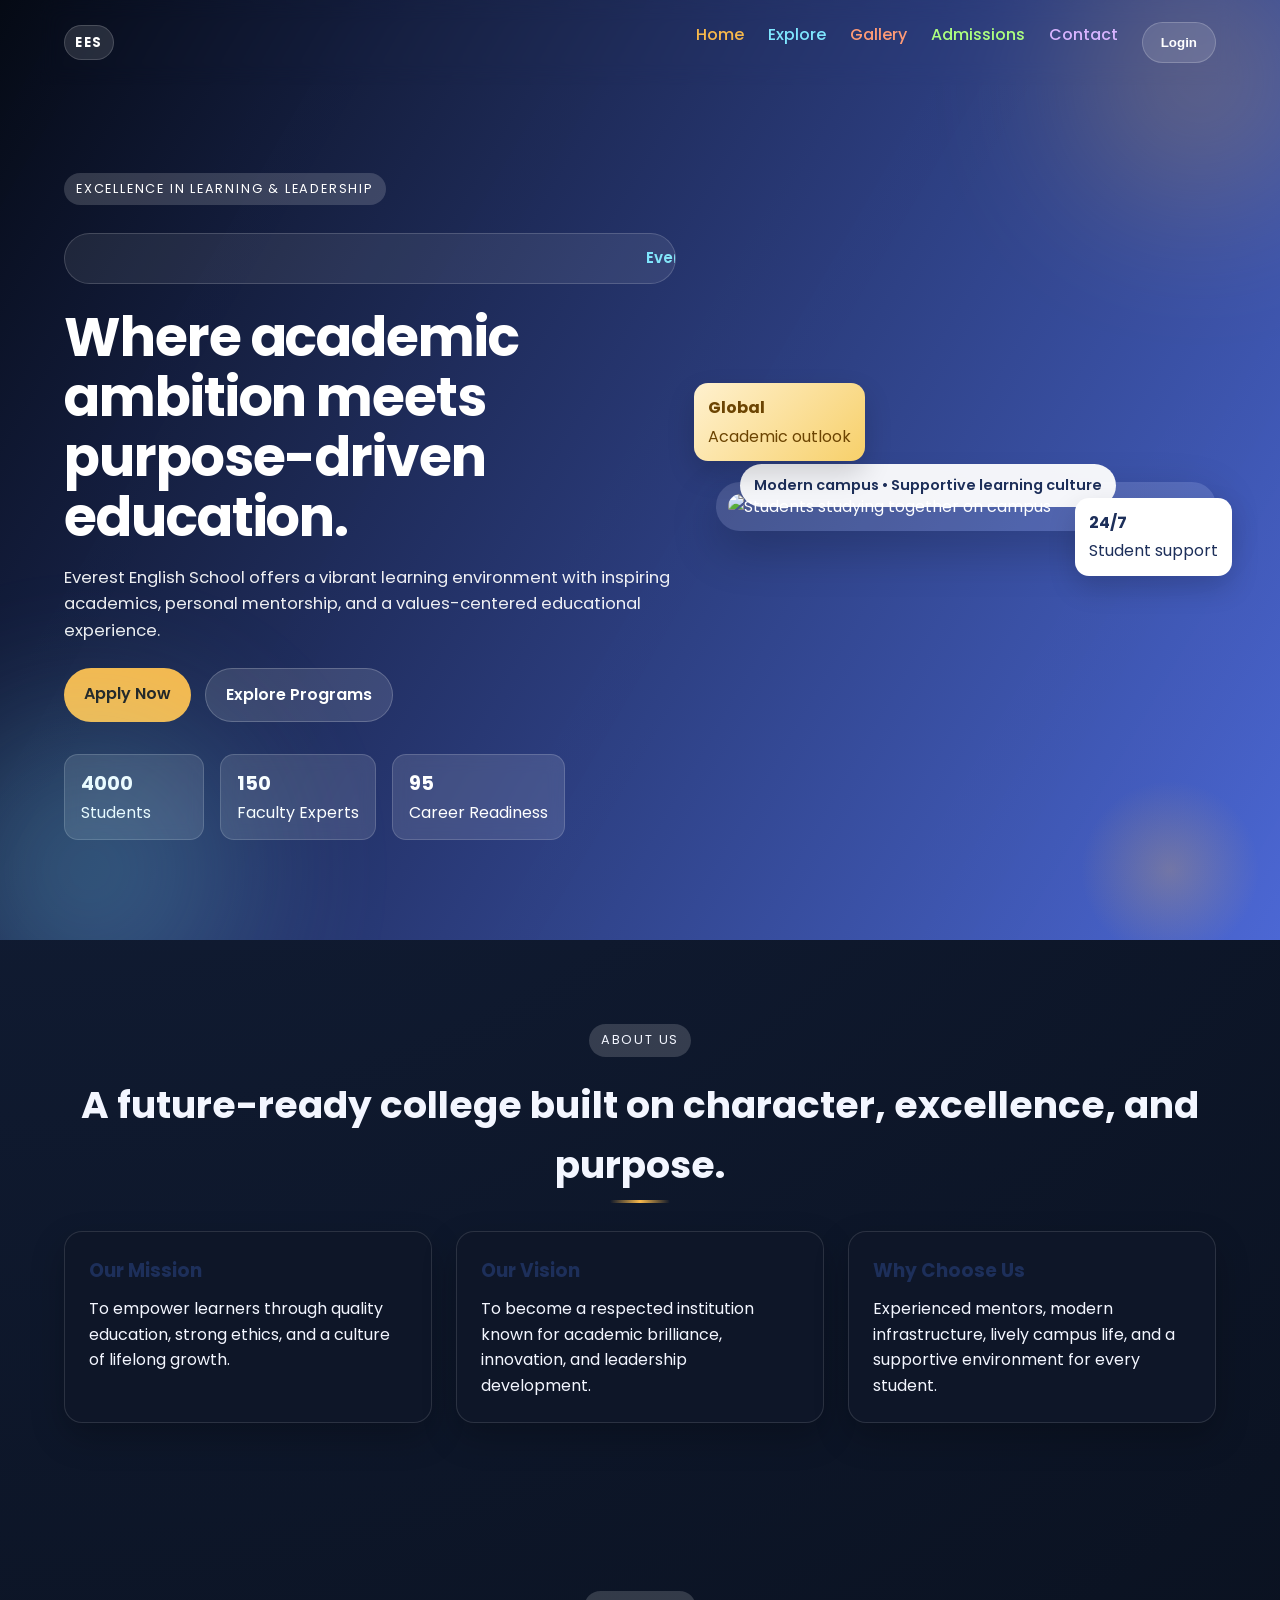
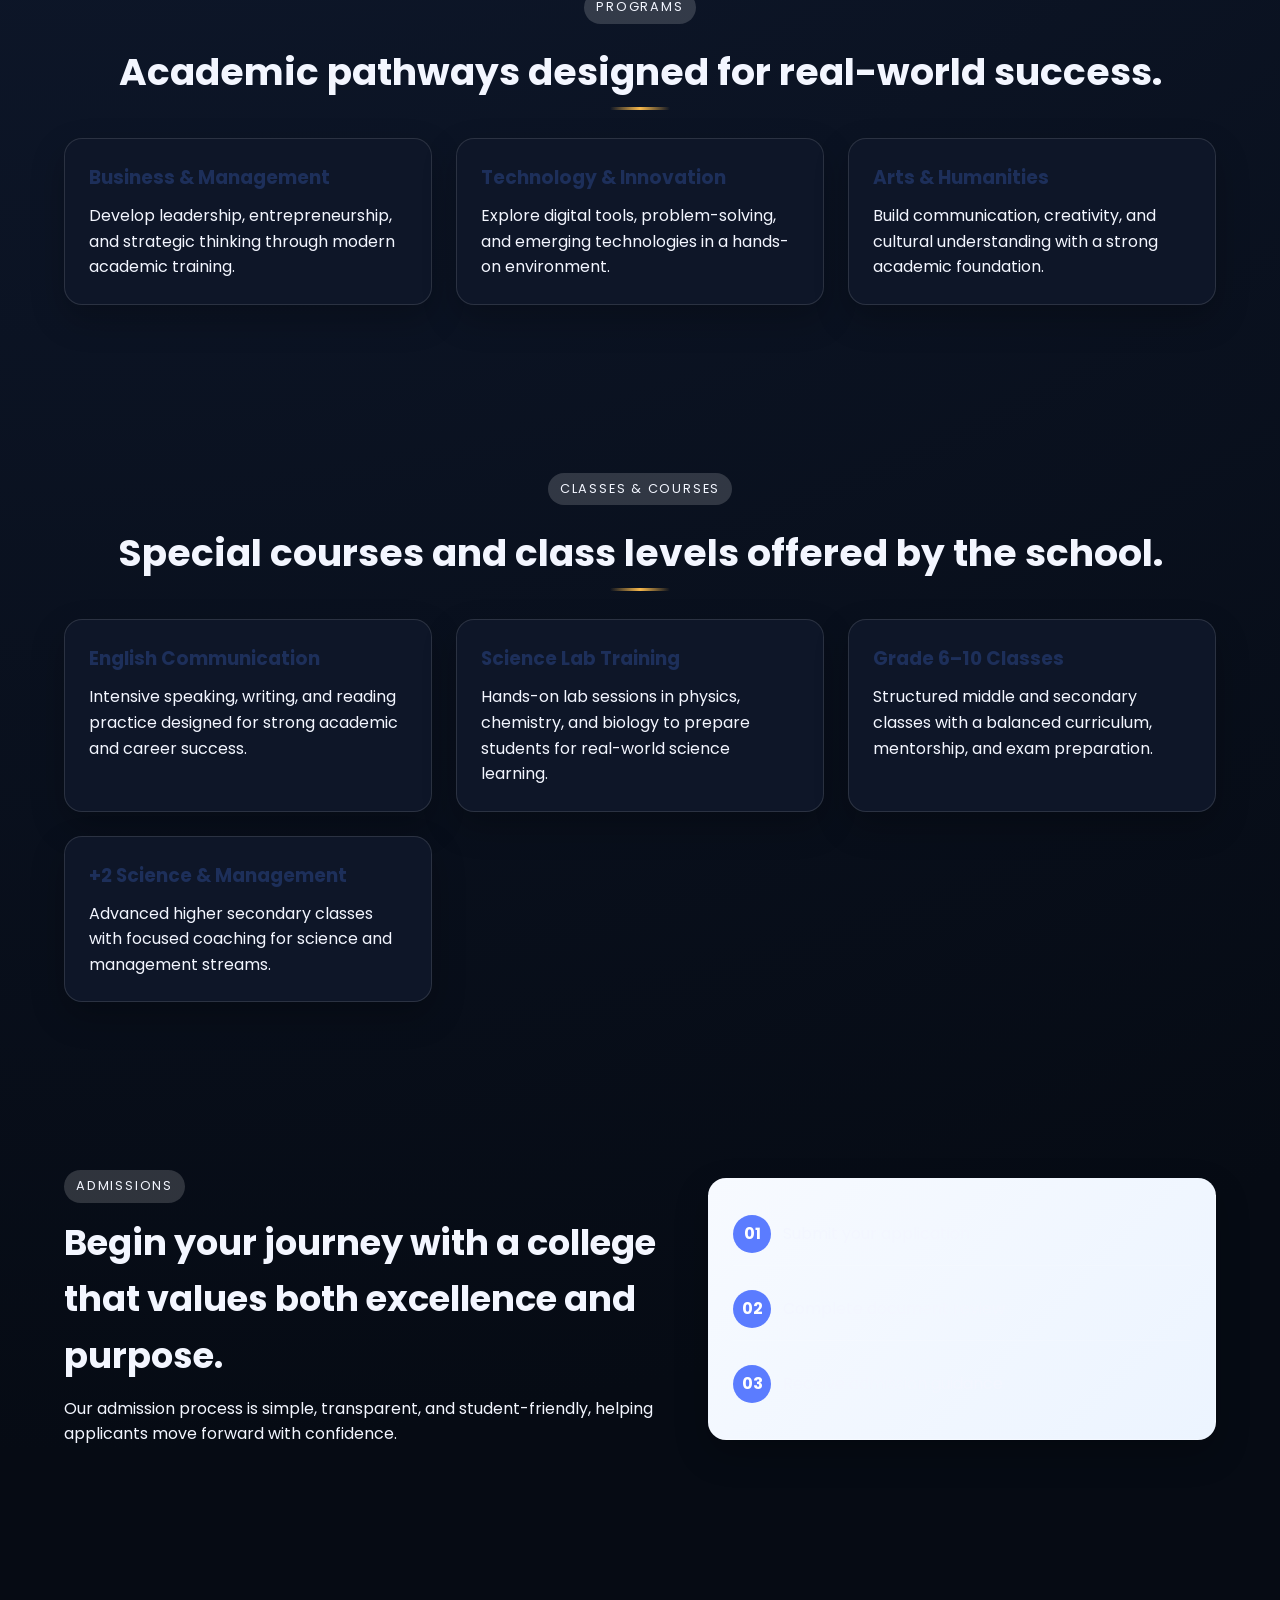
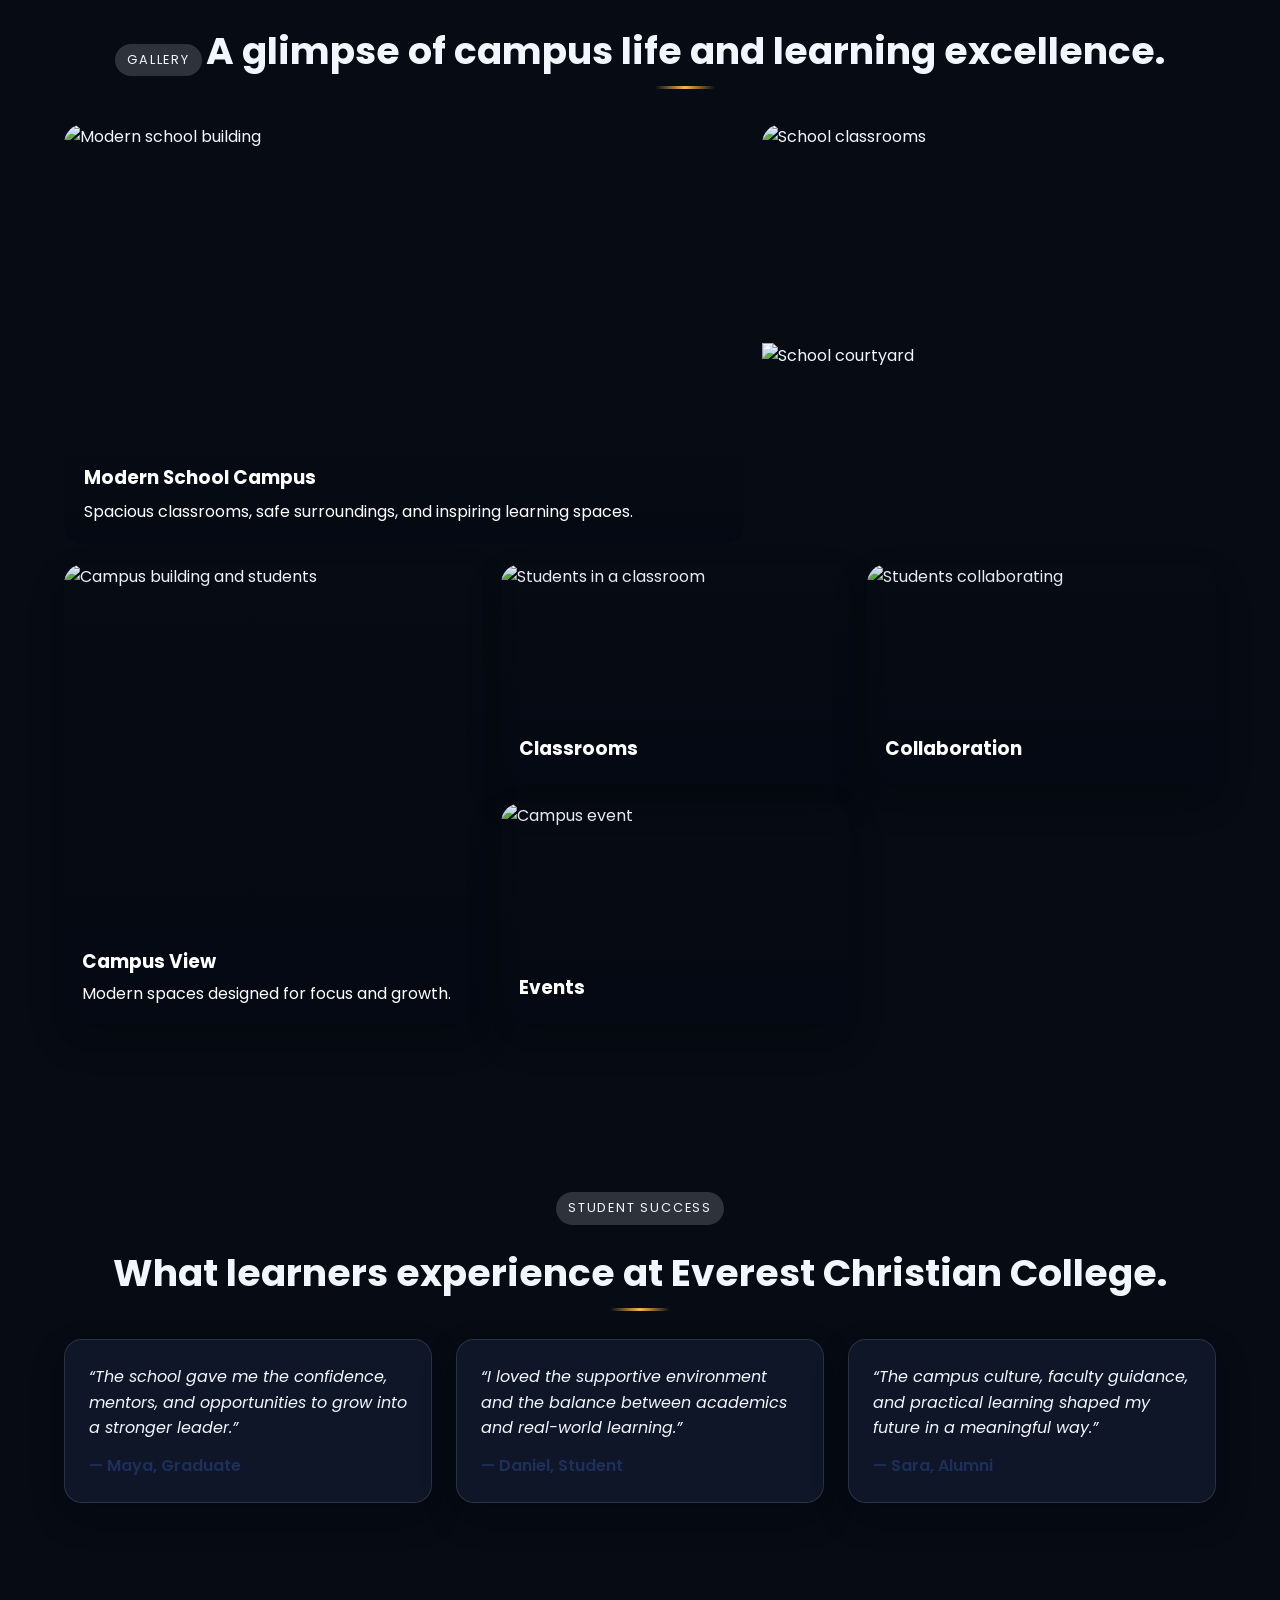
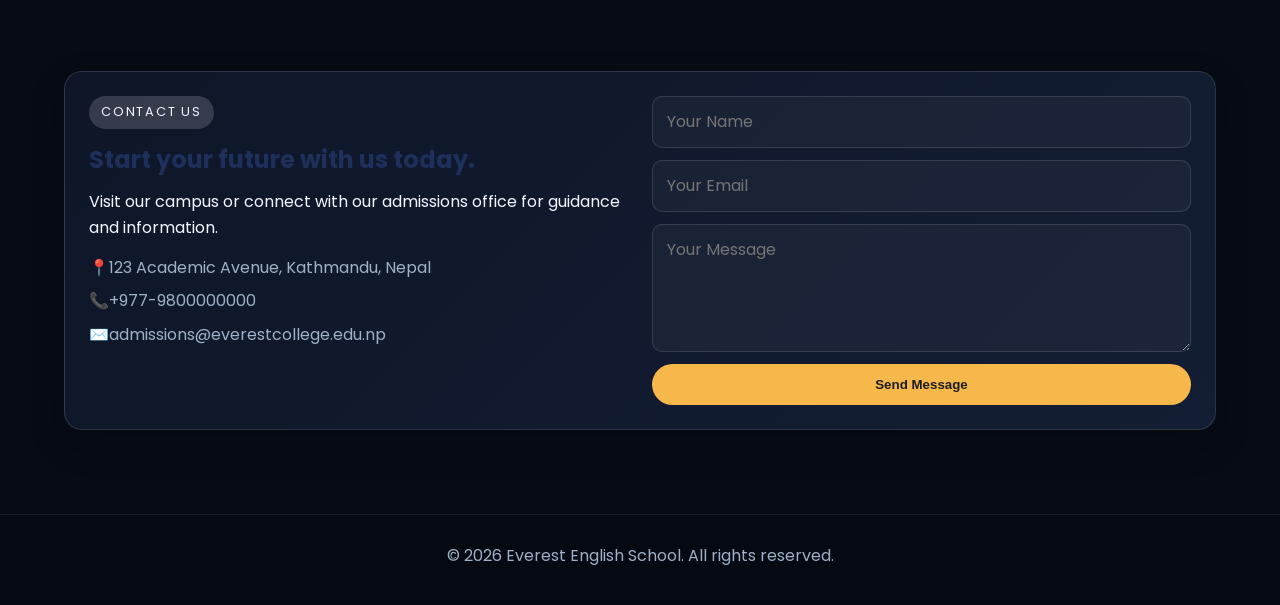
==== index.html @ 22271931 "add lour and slide in home explore gallery addmission" ====
<!DOCTYPE html>
<html lang="en">
<head>
    <meta charset="UTF-8" />
    <meta name="viewport" content="width=device-width, initial-scale=1.0" />
    <title>Everest English School</title>
    <meta name="description" content="A refined and modern school homepage built with a professional academic design." />
    <link rel="preconnect" href="https://fonts.googleapis.com" />
    <link rel="preconnect" href="https://fonts.gstatic.com" crossorigin />
    <link href="https://fonts.googleapis.com/css2?family=Poppins:wght@300;400;500;600;700&display=swap" rel="stylesheet" />
    <link rel="stylesheet" href="style.css" />
</head>
<body>
    <header class="hero" id="home">
        <nav class="navbar">
            <a href="#home" class="brand">
                <span class="brand-mark">EES</span>
                <span class="brand-text">
                    <span class="brand-text-slider">Everest English School • Everest English School • Everest English School •</span>
                </span>
            </a>
            <button class="menu-toggle" aria-label="Toggle navigation">
                <span></span><span></span><span></span>
            </button>
            <ul class="nav-links">
                <li><a href="#home" class="nav-link nav-home"><span class="nav-link-text">Home</span></a></li>
                <li class="dropdown">
                    <a href="#" class="dropdown-toggle nav-link nav-explore"><span class="nav-link-text">Explore</span></a>
                    <ul class="dropdown-menu">
                        <li><a href="#about">About</a></li>
                        <li><a href="#programs">Programs</a></li>
                        <li><a href="#admissions">Admissions</a></li>
                    </ul>
                </li>
                <li><a href="#gallery" class="nav-link nav-gallery"><span class="nav-link-text">Gallery</span></a></li>
                <li><a href="admissions.html" class="nav-link nav-admissions"><span class="nav-link-text">Admissions</span></a></li>
                <li><a href="#contact" class="nav-link nav-contact"><span class="nav-link-text">Contact</span></a></li>
                <li><button class="btn btn-secondary login-trigger" type="button">Login</button></li>
            </ul>
        </nav>

        <div class="hero-content">
            <div class="hero-text">
                <p class="eyebrow">Excellence in Learning & Leadership</p>
                <div class="hero-name-slider" aria-hidden="true">
                    <div class="slider-track">
                        <span>Everest English School • Everest English School • Everest English School •</span>
                    </div>
                </div>
                <h1>Where academic ambition meets purpose-driven education.</h1>
                <p class="hero-description">Everest English School offers a vibrant learning environment with inspiring academics, personal mentorship, and a values-centered educational experience.</p>
                <div class="hero-actions">
                    <a href="admissions.html" class="btn btn-primary">Apply Now</a>
                    <a href="#programs" class="btn btn-secondary">Explore Programs</a>
                </div>
                <div class="hero-stats">
                    <div>
                        <strong class="counter" data-target="4000">0</strong>
                        <span>Students</span>
                    </div>
                    <div>
                        <strong class="counter" data-target="150">0</strong>
                        <span>Faculty Experts</span>
                    </div>
                    <div>
                        <strong class="counter" data-target="95">0</strong>
                        <span>Career Readiness</span>
                    </div>
                </div>
            </div>

            <div class="hero-media">
                <div class="media-card">
                    <img src="https://images.unsplash.com/photo-1522202176988-66273c2fd55f?auto=format&fit=crop&w=1000&q=80" alt="Students studying together on campus" />
                    <div class="photo-badge">Modern campus • Supportive learning culture</div>
                </div>
                <div class="floating-card">
                    <strong>24/7</strong>
                    <span>Student support</span>
                </div>
                <div class="floating-card secondary">
                    <strong>Global</strong>
                    <span>Academic outlook</span>
                </div>
            </div>
        </div>
    </header>

    <main>
        <section class="section" id="about">
            <div class="section-heading">
                <p class="eyebrow">About Us</p>
                <h2>A future-ready college built on character, excellence, and purpose.</h2>
            </div>
            <div class="about-grid">
                <article class="info-card">
                    <h3>Our Mission</h3>
                    <p>To empower learners through quality education, strong ethics, and a culture of lifelong growth.</p>
                </article>
                <article class="info-card">
                    <h3>Our Vision</h3>
                    <p>To become a respected institution known for academic brilliance, innovation, and leadership development.</p>
                </article>
                <article class="info-card">
                    <h3>Why Choose Us</h3>
                    <p>Experienced mentors, modern infrastructure, lively campus life, and a supportive environment for every student.</p>
                </article>
            </div>
        </section>

        <section class="section section-alt" id="programs">
            <div class="section-heading">
                <p class="eyebrow">Programs</p>
                <h2>Academic pathways designed for real-world success.</h2>
            </div>
            <div class="program-grid">
                <article class="program-card">
                    <h3>Business & Management</h3>
                    <p>Develop leadership, entrepreneurship, and strategic thinking through modern academic training.</p>
                </article>
                <article class="program-card">
                    <h3>Technology & Innovation</h3>
                    <p>Explore digital tools, problem-solving, and emerging technologies in a hands-on environment.</p>
                </article>
                <article class="program-card">
                    <h3>Arts & Humanities</h3>
                    <p>Build communication, creativity, and cultural understanding with a strong academic foundation.</p>
                </article>
            </div>
        </section>

        <section class="section">
            <div class="section-heading">
                <p class="eyebrow">Classes & Courses</p>
                <h2>Special courses and class levels offered by the school.</h2>
            </div>
            <div class="program-grid">
                <article class="program-card">
                    <h3>English Communication</h3>
                    <p>Intensive speaking, writing, and reading practice designed for strong academic and career success.</p>
                </article>
                <article class="program-card">
                    <h3>Science Lab Training</h3>
                    <p>Hands-on lab sessions in physics, chemistry, and biology to prepare students for real-world science learning.</p>
                </article>
                <article class="program-card">
                    <h3>Grade 6–10 Classes</h3>
                    <p>Structured middle and secondary classes with a balanced curriculum, mentorship, and exam preparation.</p>
                </article>
                <article class="program-card">
                    <h3>+2 Science & Management</h3>
                    <p>Advanced higher secondary classes with focused coaching for science and management streams.</p>
                </article>
            </div>
        </section>

        <section class="section" id="admissions">
            <div class="admissions-layout">
                <div class="admissions-copy">
                    <p class="eyebrow">Admissions</p>
                    <h2>Begin your journey with a college that values both excellence and purpose.</h2>
                    <p>Our admission process is simple, transparent, and student-friendly, helping applicants move forward with confidence.</p>
                </div>
                <div class="steps-card">
                    <div class="step">
                        <strong>01</strong>
                        <span>Submit your application</span>
                    </div>
                    <div class="step">
                        <strong>02</strong>
                        <span>Complete document review</span>
                    </div>
                    <div class="step">
                        <strong>03</strong>
                        <span>Receive admission guidance</span>
                    </div>
                </div>
            </div>
        </section>

        <section class="section section-alt" id="gallery">
            <div class="section-heading">
                <p class="eyebrow">Gallery</p>
                <h2>A glimpse of campus life and learning excellence.</h2>
            </div>
            <div class="campus-showcase">
                <div class="campus-main">
                    <img src="https://images.unsplash.com/photo-1509062522246-3755977927d7?auto=format&fit=crop&w=1200&q=80" alt="Modern school building" />
                    <div class="campus-overlay">
                        <h3>Modern School Campus</h3>
                        <p>Spacious classrooms, safe surroundings, and inspiring learning spaces.</p>
                    </div>
                </div>
                <div class="campus-side">
                    <img src="https://images.unsplash.com/photo-1523240795612-9a054b0db644?auto=format&fit=crop&w=900&q=80" alt="School classrooms" />
                    <img src="https://images.unsplash.com/photo-1517486808906-6ca8b3f04846?auto=format&fit=crop&w=900&q=80" alt="School courtyard" />
                </div>
            </div>
            <div class="gallery-grid">
                <article class="gallery-card large">
                    <img src="https://images.unsplash.com/photo-1523240795612-9a054b0db644?auto=format&fit=crop&w=1200&q=80" alt="Campus building and students" />
                    <div class="gallery-overlay">
                        <h3>Campus View</h3>
                        <p>Modern spaces designed for focus and growth.</p>
                    </div>
                </article>
                <article class="gallery-card">
                    <img src="https://images.unsplash.com/photo-1498243691581-b145c3f54a5a?auto=format&fit=crop&w=800&q=80" alt="Students in a classroom" />
                    <div class="gallery-overlay">
                        <h3>Classrooms</h3>
                    </div>
                </article>
                <article class="gallery-card">
                    <img src="https://images.unsplash.com/photo-1517048676732-d65bc937f952?auto=format&fit=crop&w=800&q=80" alt="Students collaborating" />
                    <div class="gallery-overlay">
                        <h3>Collaboration</h3>
                    </div>
                </article>
                <article class="gallery-card">
                    <img src="https://images.unsplash.com/photo-1529156069898-49953e39b3ac?auto=format&fit=crop&w=800&q=80" alt="Campus event" />
                    <div class="gallery-overlay">
                        <h3>Events</h3>
                    </div>
                </article>
            </div>
        </section>

        <section class="section section-alt">
            <div class="section-heading">
                <p class="eyebrow">Student Success</p>
                <h2>What learners experience at Everest Christian College.</h2>
            </div>
            <div class="testimonial-grid">
                <article class="testimonial-card">
                    <p>“The school gave me the confidence, mentors, and opportunities to grow into a stronger leader.”</p>
                    <span>— Maya, Graduate</span>
                </article>
                <article class="testimonial-card">
                    <p>“I loved the supportive environment and the balance between academics and real-world learning.”</p>
                    <span>— Daniel, Student</span>
                </article>
                <article class="testimonial-card">
                    <p>“The campus culture, faculty guidance, and practical learning shaped my future in a meaningful way.”</p>
                    <span>— Sara, Alumni</span>
                </article>
            </div>
        </section>

        <section class="section" id="contact">
            <div class="contact-box">
                <div>
                    <p class="eyebrow">Contact Us</p>
                    <h2>Start your future with us today.</h2>
                    <p>Visit our campus or connect with our admissions office for guidance and information.</p>
                    <ul class="contact-list">
                        <li><span class="contact-icon">📍</span>123 Academic Avenue, Kathmandu, Nepal</li>
                        <li><span class="contact-icon">📞</span>+977-9800000000</li>
                        <li><span class="contact-icon">✉️</span>admissions@everestcollege.edu.np</li>
                    </ul>
                </div>
                <form class="contact-form" id="contactForm">
                    <input type="text" placeholder="Your Name" required />
                    <input type="email" placeholder="Your Email" required />
                    <textarea rows="4" placeholder="Your Message" required></textarea>
                    <button type="submit" class="btn btn-primary">Send Message</button>
                </form>
            </div>
        </section>
    </main>

    <div class="modal-backdrop hidden" id="loginModal" aria-hidden="true">
        <div class="modal" role="dialog" aria-modal="true" aria-labelledby="loginTitle">
            <button class="modal-close" type="button" aria-label="Close login form">×</button>
            <div class="modal-content">
                <h2 id="loginTitle">Student Login</h2>
                <p>Sign in to access your account and updates.</p>
                <form id="loginForm">
                    <label>
                        Email
                        <input type="email" name="email" placeholder="you@example.com" required />
                    </label>
                    <label>
                        Password
                        <input type="password" name="password" placeholder="Enter password" required />
                    </label>
                    <button type="submit" class="btn btn-primary">Login</button>
                </form>
            </div>
        </div>
    </div>

    <footer class="footer">
        <p>&copy; <span id="year"></span> Everest English School. All rights reserved.</p>
    </footer>

    <script src="script.js"></script>
</body>
</html>
---- style.css ----
:root {
    --primary: #5b7cff;
    --primary-dark: #1d2f5a;
    --accent: #f7b84b;
    --text: #f3f6ff;
    --muted: #9fb0c7;
    --bg: #060b14;
    --surface: #0e1628;
    --surface-2: #131d33;
    --white: #ffffff;
    --border: rgba(255, 255, 255, 0.12);
}

* {
    box-sizing: border-box;
    margin: 0;
    padding: 0;
}

body {
    font-family: 'Poppins', sans-serif;
    color: var(--text);
    background: radial-gradient(circle at top left, #14213d, var(--bg) 55%);
    line-height: 1.6;
    overflow-x: hidden;
}

html {
    scroll-behavior: smooth;
}

a {
    text-decoration: none;
    color: inherit;
}

.hero {
    min-height: 100vh;
    background: linear-gradient(120deg, rgba(4, 8, 18, 0.95), rgba(91, 124, 255, 0.8)), url('https://images.unsplash.com/photo-1522202176988-66273c2fd55f?auto=format&fit=crop&w=1400&q=80') center/cover;
    color: var(--white);
    position: relative;
    overflow: hidden;
}

.hero::before,
.hero::after {
    content: '';
    position: absolute;
    border-radius: 50%;
    filter: blur(80px);
    opacity: 0.25;
    animation: floatGlow 8s ease-in-out infinite alternate;
}

.hero::before {
    width: 240px;
    height: 240px;
    background: var(--accent);
    top: -40px;
    right: -40px;
}

.hero::after {
    width: 300px;
    height: 300px;
    background: #7fe7ff;
    bottom: -80px;
    left: -60px;
    animation-delay: 2s;
}

@keyframes floatGlow {
    from {
        transform: translateY(0px) scale(1);
    }
    to {
        transform: translateY(20px) scale(1.06);
    }
}

.navbar {
    max-width: 1200px;
    margin: 0 auto;
    padding: 22px 24px;
    display: flex;
    justify-content: space-between;
    align-items: center;
    position: sticky;
    top: 0;
    z-index: 10;
    backdrop-filter: blur(10px);
}

.navbar.scrolled {
    background: rgba(8, 15, 29, 0.82);
    box-shadow: 0 10px 30px rgba(0,0,0,0.24);
}

.brand {
    display: inline-flex;
    align-items: center;
    gap: 10px;
    font-size: 1.1rem;
    font-weight: 700;
    letter-spacing: 0.03em;
}

.brand-mark {
    display: inline-flex;
    align-items: center;
    justify-content: center;
    padding: 6px 10px;
    border-radius: 999px;
    background: rgba(255,255,255,0.12);
    color: var(--white);
    font-size: 0.82rem;
    font-weight: 700;
    letter-spacing: 0.12em;
    border: 1px solid rgba(255,255,255,0.16);
}

.brand-text {
    display: inline-block;
    white-space: nowrap;
    overflow: hidden;
    max-width: 250px;
    vertical-align: middle;
}

.brand-text-slider {
    display: inline-block;
    padding-left: 100%;
    animation: slideBrand 20s linear infinite;
    color: #ffeb3b;
}

@keyframes slideBrand {
    from {
        transform: translateX(0);
    }
    to {
        transform: translateX(-50%);
    }
}

.nav-links {
    display: flex;
    list-style: none;
    gap: 24px;
}

.nav-link {
    position: relative;
    overflow: hidden;
}

.nav-link-text {
    display: inline-block;
    animation: slideNav 8s linear infinite;
}

.nav-home .nav-link-text {
    color: #f7b84b;
}

.nav-explore .nav-link-text {
    color: #7fe7ff;
}

.nav-gallery .nav-link-text {
    color: #ff9b76;
}

.nav-admissions .nav-link-text {
    color: #adff7f;
}

.nav-contact .nav-link-text {
    color: #d8b4ff;
}

@keyframes slideNav {
    0% { transform: translateX(0); }
    50% { transform: translateX(8px); }
    100% { transform: translateX(0); }
}

.nav-links a {
    color: var(--white);
    font-weight: 500;
}

.dropdown {
    position: relative;
}

.dropdown-menu {
    position: absolute;
    top: calc(100% + 10px);
    left: 0;
    min-width: 180px;
    padding: 10px 0;
    list-style: none;
    border-radius: 12px;
    background: rgba(12, 22, 41, 0.97);
    border: 1px solid var(--border);
    box-shadow: 0 16px 40px rgba(0,0,0,0.25);
    opacity: 0;
    visibility: hidden;
    transform: translateY(8px);
    transition: all 0.25s ease;
}

.dropdown:hover .dropdown-menu,
.dropdown.open .dropdown-menu {
    opacity: 1;
    visibility: visible;
    transform: translateY(0);
}

.dropdown-menu a {
    display: block;
    padding: 10px 14px;
    color: var(--text);
}

.dropdown-menu a:hover {
    background: rgba(255,255,255,0.08);
}

.menu-toggle {
    display: none;
    background: transparent;
    border: none;
    cursor: pointer;
}

.menu-toggle span {
    display: block;
    width: 24px;
    height: 2px;
    background: var(--white);
    margin: 5px 0;
}

.hero-content {
    max-width: 1200px;
    margin: 0 auto;
    padding: 88px 24px 100px;
    display: flex;
    align-items: center;
    justify-content: space-between;
    gap: 40px;
    position: relative;
}

.hero-content::after {
    content: '';
    position: absolute;
    inset: auto -20px -20px auto;
    width: 180px;
    height: 180px;
    border-radius: 50%;
    background: radial-gradient(circle, rgba(247,184,75,0.25), transparent 70%);
    pointer-events: none;
}

.hero-text {
    flex: 1;
    max-width: 640px;
}

.hero-name-slider {
    overflow: hidden;
    border-radius: 999px;
    border: 1px solid rgba(255,255,255,0.16);
    background: rgba(255,255,255,0.08);
    margin: 16px 0 24px;
}

.slider-track {
    display: inline-flex;
    white-space: nowrap;
    animation: slideText 18s linear infinite;
    padding: 12px 0;
}

.slider-track span {
    display: inline-block;
    padding-left: 100%;
    font-size: 0.95rem;
    font-weight: 600;
    background: linear-gradient(90deg, #ffdd55, #7fe7ff, #f7b84b);
    -webkit-background-clip: text;
    color: transparent;
}

@keyframes slideText {
    from {
        transform: translateX(0);
    }
    to {
        transform: translateX(-50%);
    }
}

.eyebrow {
    display: inline-block;
    margin-bottom: 12px;
    padding: 6px 12px;
    border-radius: 999px;
    background: rgba(255,255,255,0.16);
    font-size: 0.8rem;
    letter-spacing: 0.14em;
    text-transform: uppercase;
}

.hero h1 {
    font-size: clamp(2.4rem, 4.2vw, 3.9rem);
    line-height: 1.12;
    margin-bottom: 16px;
    letter-spacing: -0.02em;
}

.hero-description {
    font-size: 1.04rem;
    color: rgba(255,255,255,0.92);
    margin-bottom: 24px;
}

.hero-actions {
    display: flex;
    flex-wrap: wrap;
    gap: 14px;
    margin-bottom: 32px;
}

.btn {
    display: inline-block;
    padding: 13px 20px;
    border-radius: 999px;
    font-weight: 600;
    transition: transform 0.3s ease, box-shadow 0.3s ease, background 0.3s ease;
}

.btn:hover {
    transform: translateY(-3px);
    box-shadow: 0 10px 20px rgba(0,0,0,0.16);
}

.btn-primary {
    background: var(--accent);
    color: #1d1d1d;
}

.btn-primary:hover {
    background: #ffd06f;
}

.btn-secondary {
    border: 1px solid rgba(255,255,255,0.2);
    color: var(--white);
    background: rgba(255,255,255,0.12);
}

.btn-secondary:hover {
    background: rgba(255,255,255,0.2);
}

.hero-stats {
    display: flex;
    flex-wrap: wrap;
    gap: 16px;
}

.hero-stats div {
    min-width: 140px;
    padding: 14px 16px;
    border-radius: 14px;
    background: rgba(255,255,255,0.12);
    border: 1px solid rgba(255,255,255,0.16);
    backdrop-filter: blur(8px);
}

.hero-stats strong {
    display: block;
    font-size: 1.2rem;
}

.hero-media {
    flex: 1;
    max-width: 500px;
    position: relative;
}

.media-card {
    position: relative;
    padding: 12px;
    border-radius: 24px;
    background: rgba(255,255,255,0.12);
    box-shadow: 0 18px 48px rgba(0, 0, 0, 0.22);
}

.hero-media img {
    width: 100%;
    height: 360px;
    object-fit: cover;
    border-radius: 18px;
}

.photo-badge {
    position: absolute;
    left: 24px;
    bottom: 24px;
    padding: 10px 14px;
    border-radius: 999px;
    background: rgba(255,255,255,0.94);
    color: var(--primary-dark);
    font-size: 0.9rem;
    font-weight: 600;
}

.floating-card {
    position: absolute;
    top: 16px;
    right: -16px;
    padding: 12px 14px;
    border-radius: 14px;
    background: var(--white);
    color: var(--primary-dark);
    display: flex;
    flex-direction: column;
    gap: 3px;
    box-shadow: 0 12px 28px rgba(0,0,0,0.16);
}

.floating-card.secondary {
    top: auto;
    bottom: 70px;
    left: -22px;
    right: auto;
    background: linear-gradient(135deg, #fff1cf, #f7d06a);
    color: #6c4402;
}

.section {
    max-width: 1200px;
    margin: 0 auto;
    padding: 84px 24px;
}

.section-heading {
    text-align: center;
    margin-bottom: 36px;
}

.section-heading h2 {
    font-size: clamp(1.8rem, 3vw, 2.35rem);
    margin-top: 6px;
    position: relative;
    display: inline-block;
}

.section-heading h2::after {
    content: '';
    position: absolute;
    left: 50%;
    bottom: -8px;
    width: 60px;
    height: 3px;
    transform: translateX(-50%);
    background: linear-gradient(90deg, transparent, var(--accent), transparent);
    border-radius: 999px;
}

.about-grid,
.program-grid,
.testimonial-grid {
    display: grid;
    grid-template-columns: repeat(3, 1fr);
    gap: 24px;
}

.info-card,
.program-card,
.testimonial-card,
.steps-card,
.contact-box {
    background: var(--surface);
    padding: 24px;
    border-radius: 18px;
    box-shadow: 0 14px 34px rgba(0,0,0,0.24);
    border: 1px solid var(--border);
}

.info-card h3,
.program-card h3,
.contact-box h2 {
    margin-bottom: 10px;
    color: var(--primary-dark);
}

.program-card:hover,
.info-card:hover {
    transform: translateY(-4px);
    transition: transform 0.3s ease;
}

.admissions-layout {
    display: grid;
    grid-template-columns: 1.1fr 0.9fr;
    gap: 24px;
    align-items: center;
}

.admissions-copy h2 {
    font-size: clamp(1.6rem, 2.8vw, 2.2rem);
    margin-bottom: 12px;
}

.steps-card {
    display: flex;
    flex-direction: column;
    gap: 12px;
    background: linear-gradient(135deg, #f7faff, #ecf4ff);
}

.step {
    display: flex;
    align-items: center;
    gap: 12px;
    padding: 12px 0;
    border-bottom: 1px solid var(--border);
}

.step:last-child {
    border-bottom: none;
}

.step strong {
    display: inline-flex;
    justify-content: center;
    align-items: center;
    width: 38px;
    height: 38px;
    border-radius: 50%;
    background: var(--primary);
    color: var(--white);
}

.testimonial-card p {
    margin-bottom: 12px;
    font-style: italic;
    color: var(--text);
}

.testimonial-card span {
    font-weight: 600;
    color: var(--primary-dark);
}

.contact-box {
    display: grid;
    grid-template-columns: 1fr 1fr;
    gap: 24px;
    background: linear-gradient(135deg, var(--surface), var(--surface-2));
}

.admission-grid {
    display: grid;
    grid-template-columns: 1fr 1fr;
    gap: 24px;
}

.steps-list {
    list-style: none;
    padding: 0;
    margin-top: 12px;
}

.steps-list li {
    padding: 10px 0;
    border-bottom: 1px solid var(--border);
}

.steps-list li:last-child {
    border-bottom: none;
}

.contact-list {
    list-style: none;
    padding: 0;
    margin-top: 14px;
    color: var(--muted);
}

.contact-list li {
    margin-bottom: 8px;
}

.contact-form {
    display: flex;
    flex-direction: column;
    gap: 12px;
}

.contact-form input,
.contact-form textarea {
    padding: 12px 14px;
    border: 1px solid var(--border);
    border-radius: 10px;
    font: inherit;
    background: rgba(255,255,255,0.04);
    color: var(--text);
}

.contact-form button {
    border: none;
    cursor: pointer;
}

.modal-backdrop {
    position: fixed;
    inset: 0;
    background: rgba(4, 8, 18, 0.82);
    backdrop-filter: blur(4px);
    display: grid;
    place-items: center;
    padding: 24px;
    z-index: 20;
    transition: opacity 0.25s ease;
}

.modal-backdrop.hidden {
    opacity: 0;
    pointer-events: none;
}

.modal {
    width: min(480px, 100%);
    background: rgba(14, 22, 38, 0.98);
    border-radius: 24px;
    border: 1px solid rgba(255,255,255,0.14);
    box-shadow: 0 24px 60px rgba(0,0,0,0.35);
    padding: 32px 28px;
    position: relative;
}

.modal-close {
    position: absolute;
    top: 18px;
    right: 18px;
    background: transparent;
    border: none;
    color: var(--text);
    font-size: 1.4rem;
    cursor: pointer;
}

.modal-content h2 {
    margin-bottom: 10px;
    font-size: 1.9rem;
}

.modal-content p {
    margin-bottom: 24px;
    color: var(--muted);
}

#loginForm {
    display: grid;
    gap: 16px;
}

#loginForm label {
    display: grid;
    gap: 8px;
    font-weight: 500;
    color: var(--text);
}

#loginForm input {
    width: 100%;
    padding: 14px 16px;
    border: 1px solid var(--border);
    border-radius: 14px;
    background: rgba(255,255,255,0.05);
    color: var(--text);
    font: inherit;
}

.login-trigger {
    padding: 12px 18px;
}

.campus-showcase {
    display: grid;
    grid-template-columns: 1.2fr 0.8fr;
    gap: 18px;
    margin-bottom: 20px;
}

.campus-main,
.campus-side {
    position: relative;
    overflow: hidden;
    border-radius: 20px;
}

.campus-main img,
.campus-side img {
    width: 100%;
    height: 100%;
    object-fit: cover;
    display: block;
}

.campus-main {
    min-height: 420px;
}

.campus-side {
    display: grid;
    gap: 18px;
}

.campus-side img {
    min-height: 200px;
}

.campus-overlay {
    position: absolute;
    inset: auto 0 0 0;
    padding: 20px;
    background: linear-gradient(180deg, transparent 0%, rgba(4,8,18,0.86) 100%);
    color: var(--white);
}

.campus-overlay h3 {
    margin-bottom: 6px;
}

.gallery-grid {
    display: grid;
    grid-template-columns: 1.2fr 1fr 1fr;
    gap: 18px;
}

.gallery-card {
    position: relative;
    overflow: hidden;
    border-radius: 20px;
    min-height: 220px;
    box-shadow: 0 16px 35px rgba(0,0,0,0.24);
}

.gallery-card.large {
    grid-row: span 2;
    min-height: 460px;
}

.gallery-card img {
    width: 100%;
    height: 100%;
    object-fit: cover;
    display: block;
    transition: transform 0.4s ease;
}

.gallery-card:hover img {
    transform: scale(1.06);
}

.gallery-overlay {
    position: absolute;
    inset: 0;
    background: linear-gradient(180deg, transparent 0%, rgba(4,8,18,0.85) 100%);
    display: flex;
    flex-direction: column;
    justify-content: end;
    padding: 18px;
    color: var(--white);
}

.gallery-overlay h3 {
    margin-bottom: 4px;
}

.footer {
    text-align: center;
    padding: 28px 24px 36px;
    color: var(--muted);
    border-top: 1px solid rgba(255,255,255,0.08);
    background: rgba(4, 8, 18, 0.75);
}

@media (max-width: 900px) {
    .hero-content,
    .admissions-layout,
    .contact-box {
        grid-template-columns: 1fr;
        flex-direction: column;
    }

    .hero-media {
        max-width: 100%;
    }

    .about-grid,
    .program-grid,
    .testimonial-grid {
        grid-template-columns: 1fr;
    }

    .campus-showcase {
        grid-template-columns: 1fr;
    }

    .gallery-grid {
        grid-template-columns: 1fr 1fr;
    }

    .gallery-card.large {
        grid-row: span 1;
        min-height: 260px;
    }

    .admission-grid,
    .contact-box {
        grid-template-columns: 1fr;
    }
}

@media (max-width: 700px) {
    .navbar {
        padding: 16px 18px;
    }

    .menu-toggle {
        display: block;
    }

    .nav-links {
        position: absolute;
        top: 72px;
        left: 18px;
        right: 18px;
        flex-direction: column;
        gap: 12px;
        padding: 14px;
        border-radius: 16px;
        background: rgba(8, 28, 68, 0.96);
        opacity: 0;
        pointer-events: none;
        transform: translateY(-8px);
        transition: all 0.25s ease;
    }

    .dropdown-menu {
        position: static;
        opacity: 1;
        visibility: visible;
        transform: none;
        margin-top: 6px;
        background: rgba(255,255,255,0.06);
        border: none;
        box-shadow: none;
        display: none;
    }

    .dropdown.open .dropdown-menu {
        display: block;
    }

    .nav-links.open {
        opacity: 1;
        pointer-events: auto;
        transform: translateY(0);
    }

    .hero-content {
        padding: 54px 18px 70px;
    }

    .hero-media img {
        height: 300px;
    }

    .floating-card {
        display: none;
    }

    .hero-stats {
        flex-direction: column;
    }
}

@media (max-width: 860px) {
    .about-grid,
    .program-grid,
    .contact-box,
    .achievement-layout {
        grid-template-columns: 1fr;
    }

    .hero-content {
        flex-direction: column;
        text-align: center;
    }

    .hero-media {
        max-width: 100%;
    }
}

@media (max-width: 700px) {
    .menu-toggle {
        display: block;
    }

    .nav-links {
        display: none;
        flex-direction: column;
        position: absolute;
        top: 70px;
        right: 24px;
        background: rgba(15, 79, 163, 0.96);
        padding: 16px;
        border-radius: 12px;
        width: 180px;
    }

    .nav-links.open {
        display: flex;
    }

    .hero-content {
        padding-top: 60px;
    }
}
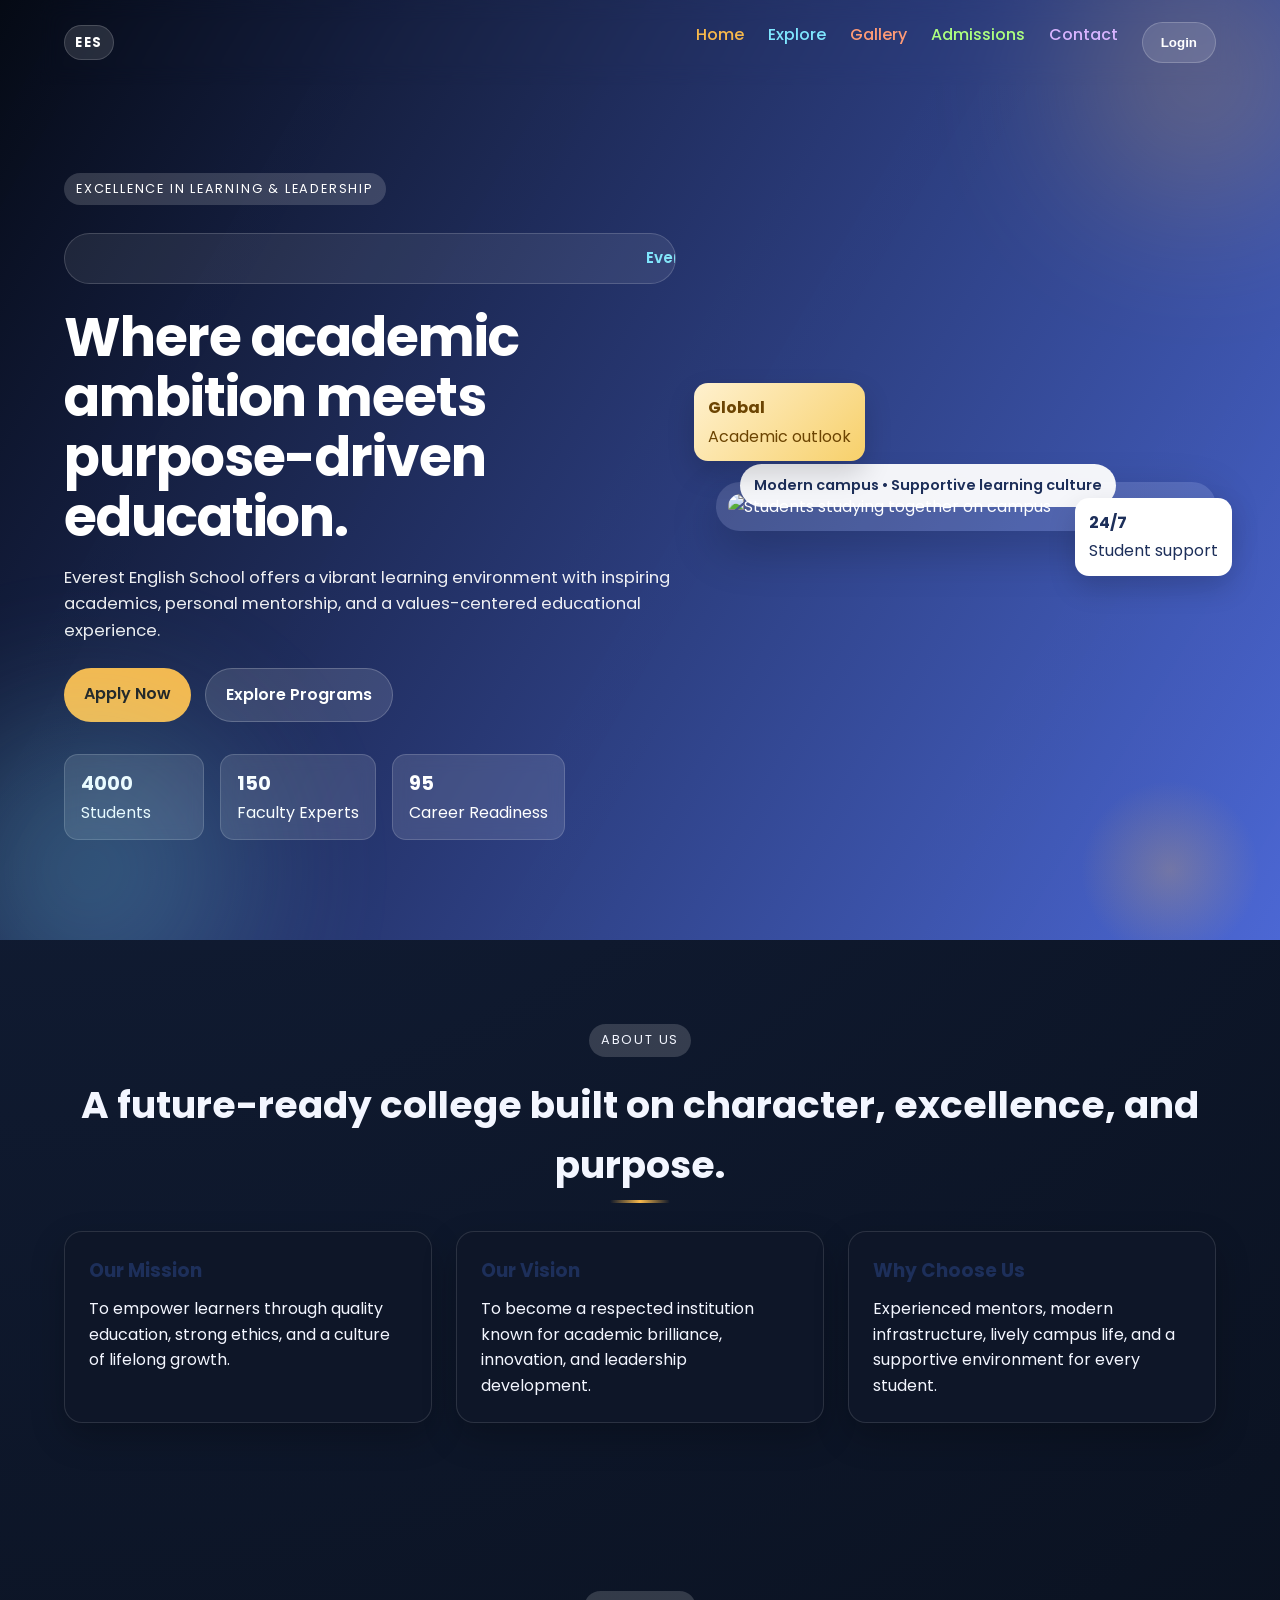
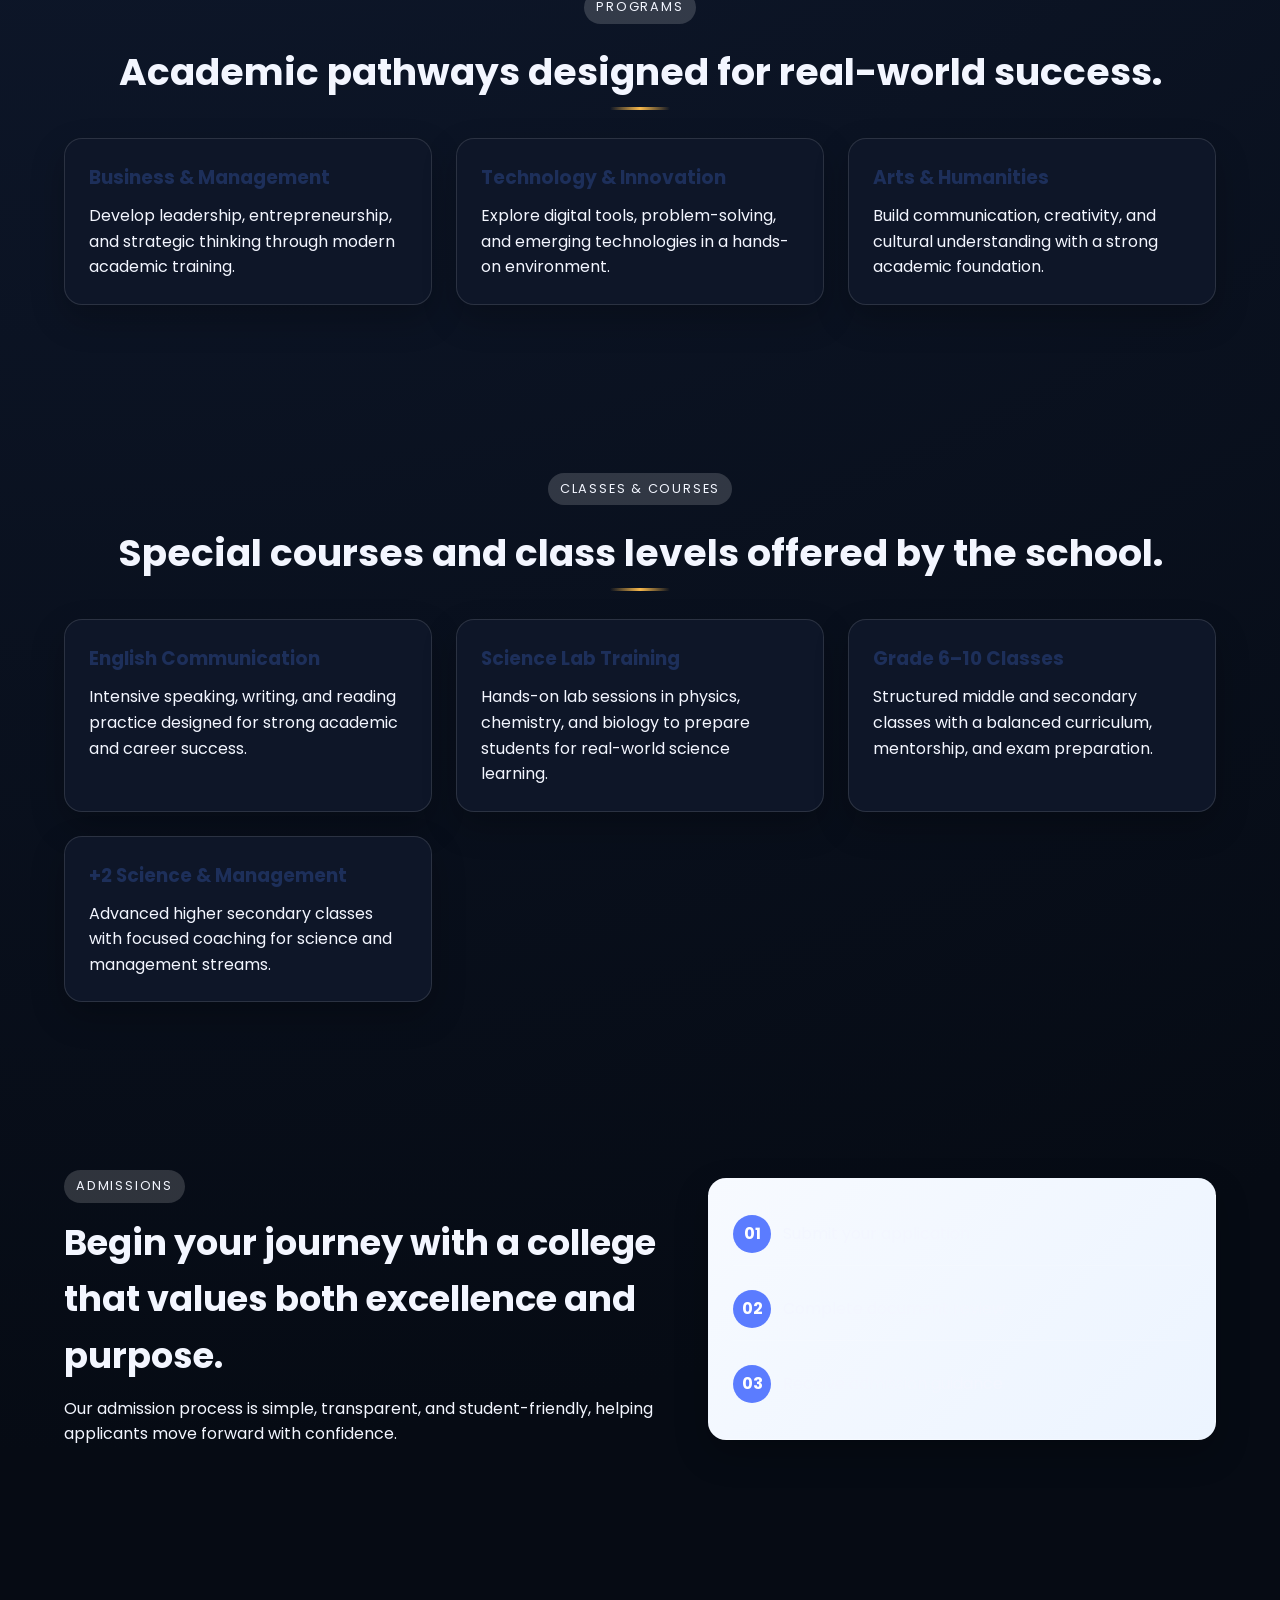
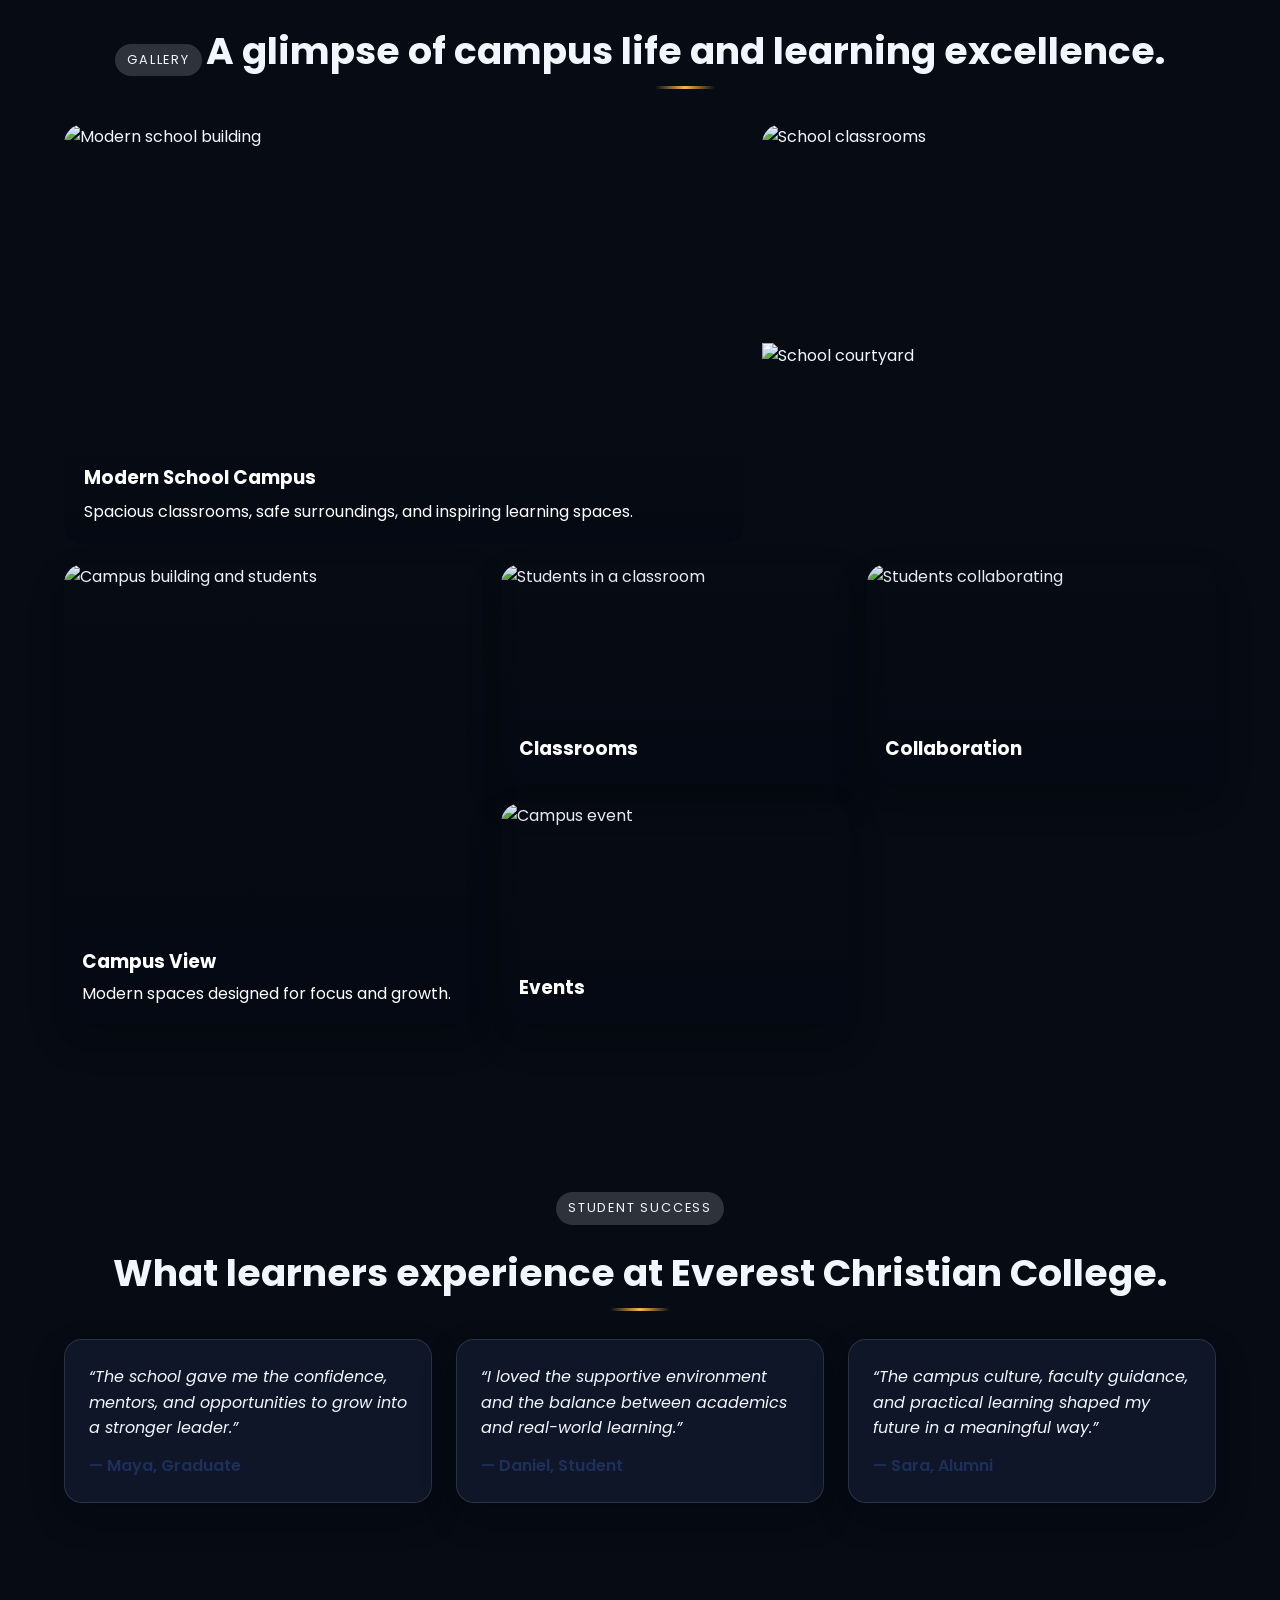
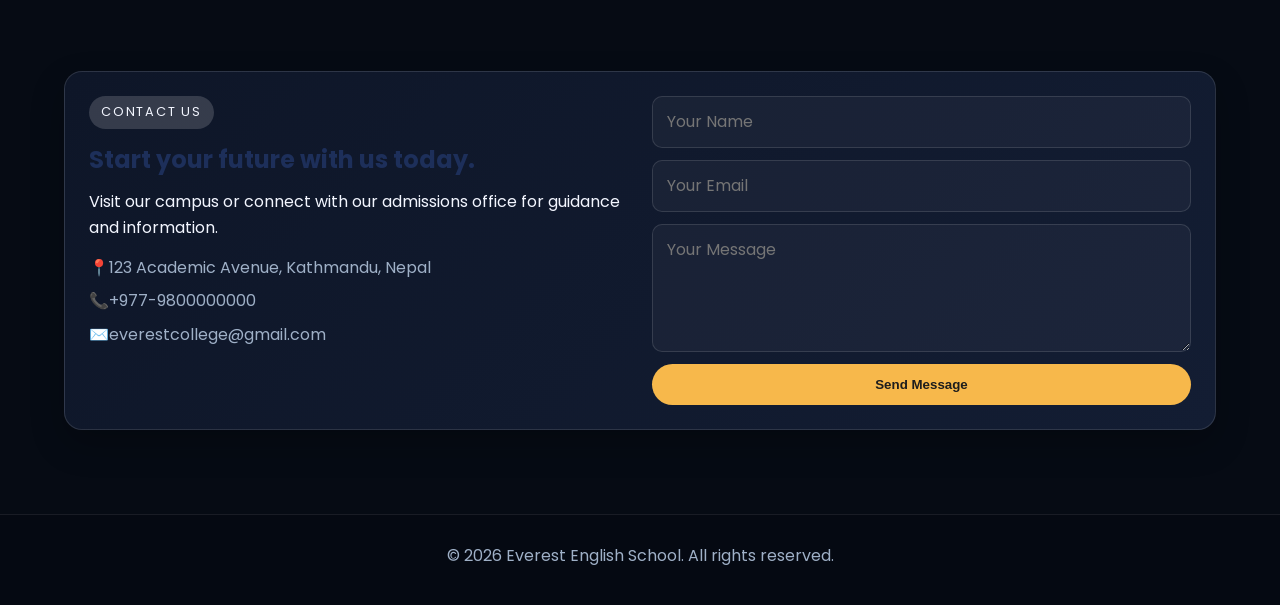
==== commit c68791d2: "add change gamail in html" ====
--- a/index.html
+++ b/index.html
@@ -255,7 +255,7 @@
                     <ul class="contact-list">
                         <li><span class="contact-icon">📍</span>123 Academic Avenue, Kathmandu, Nepal</li>
                         <li><span class="contact-icon">📞</span>+977-9800000000</li>
-                        <li><span class="contact-icon">✉️</span>admissions@everestcollege.edu.np</li>
+                        <li><span class="contact-icon">✉️</span>everestcollege@gmail.com</li>
                     </ul>
                 </div>
                 <form class="contact-form" id="contactForm">
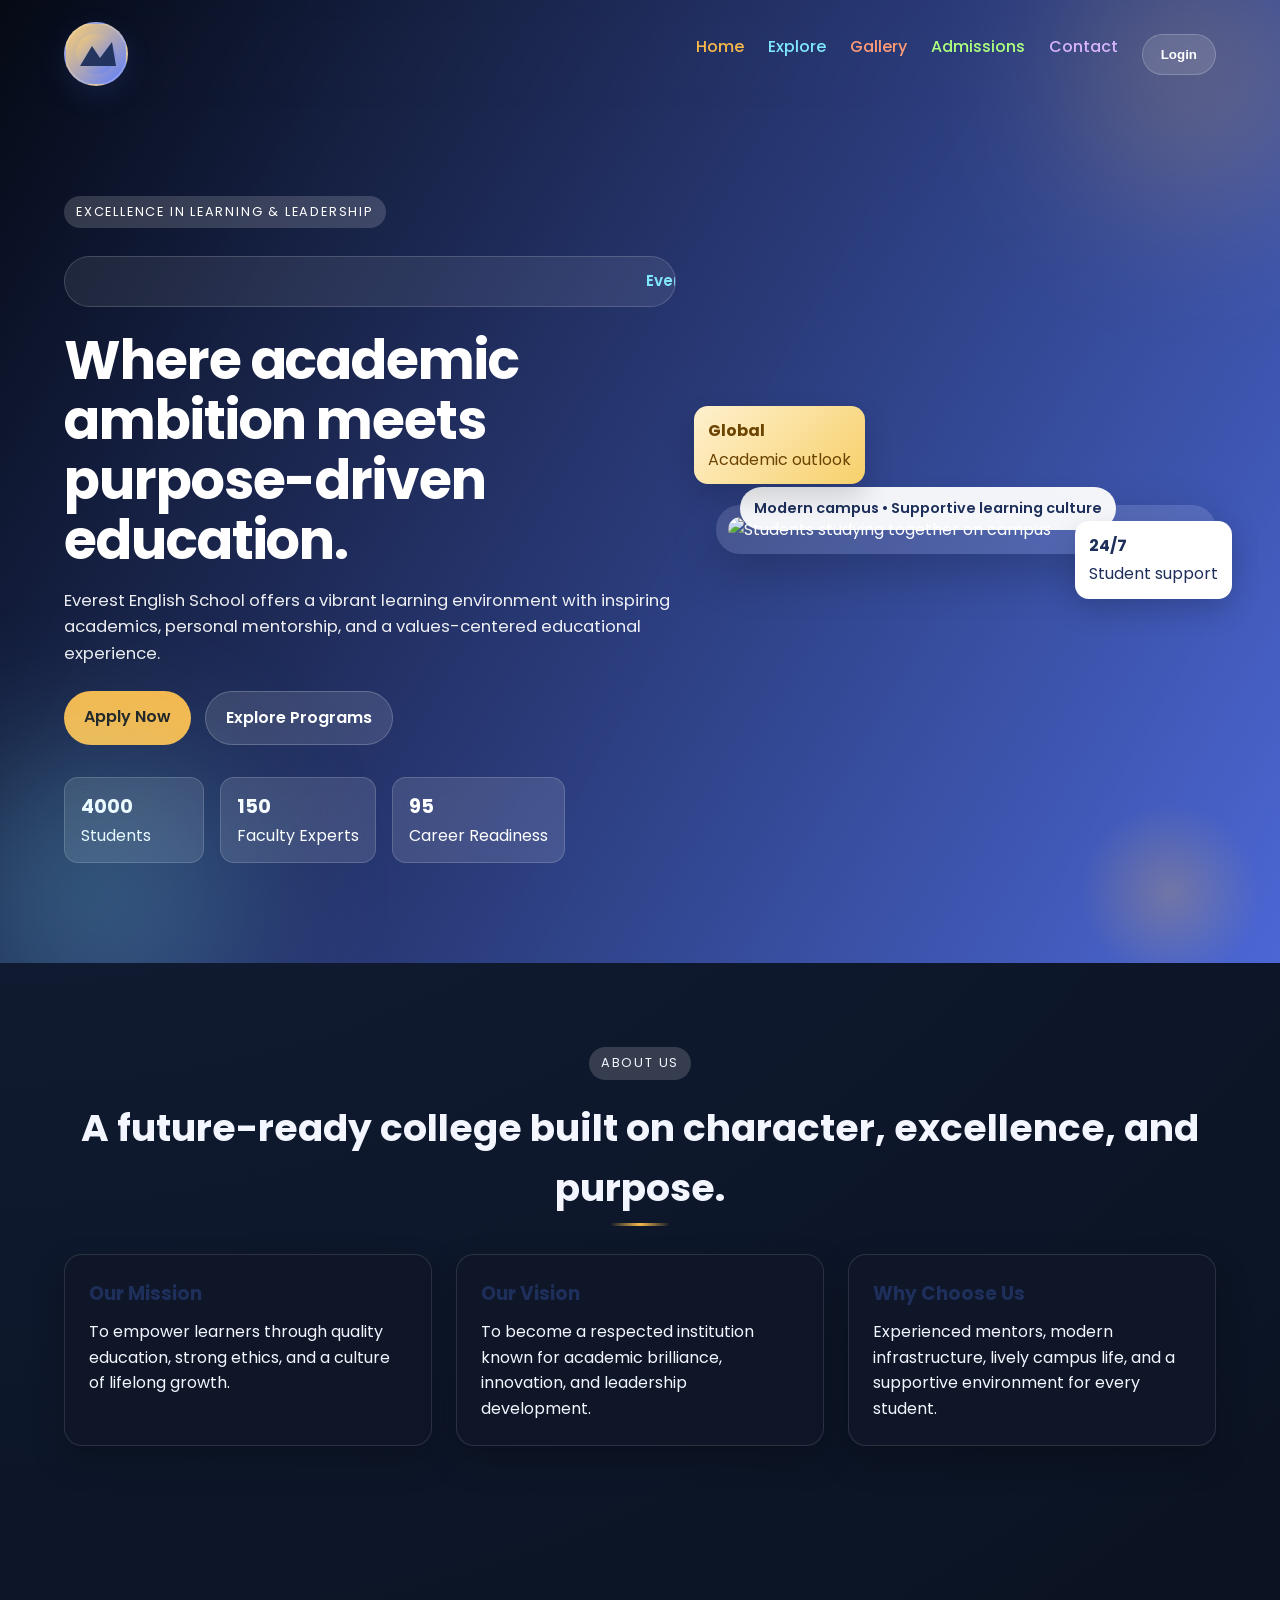
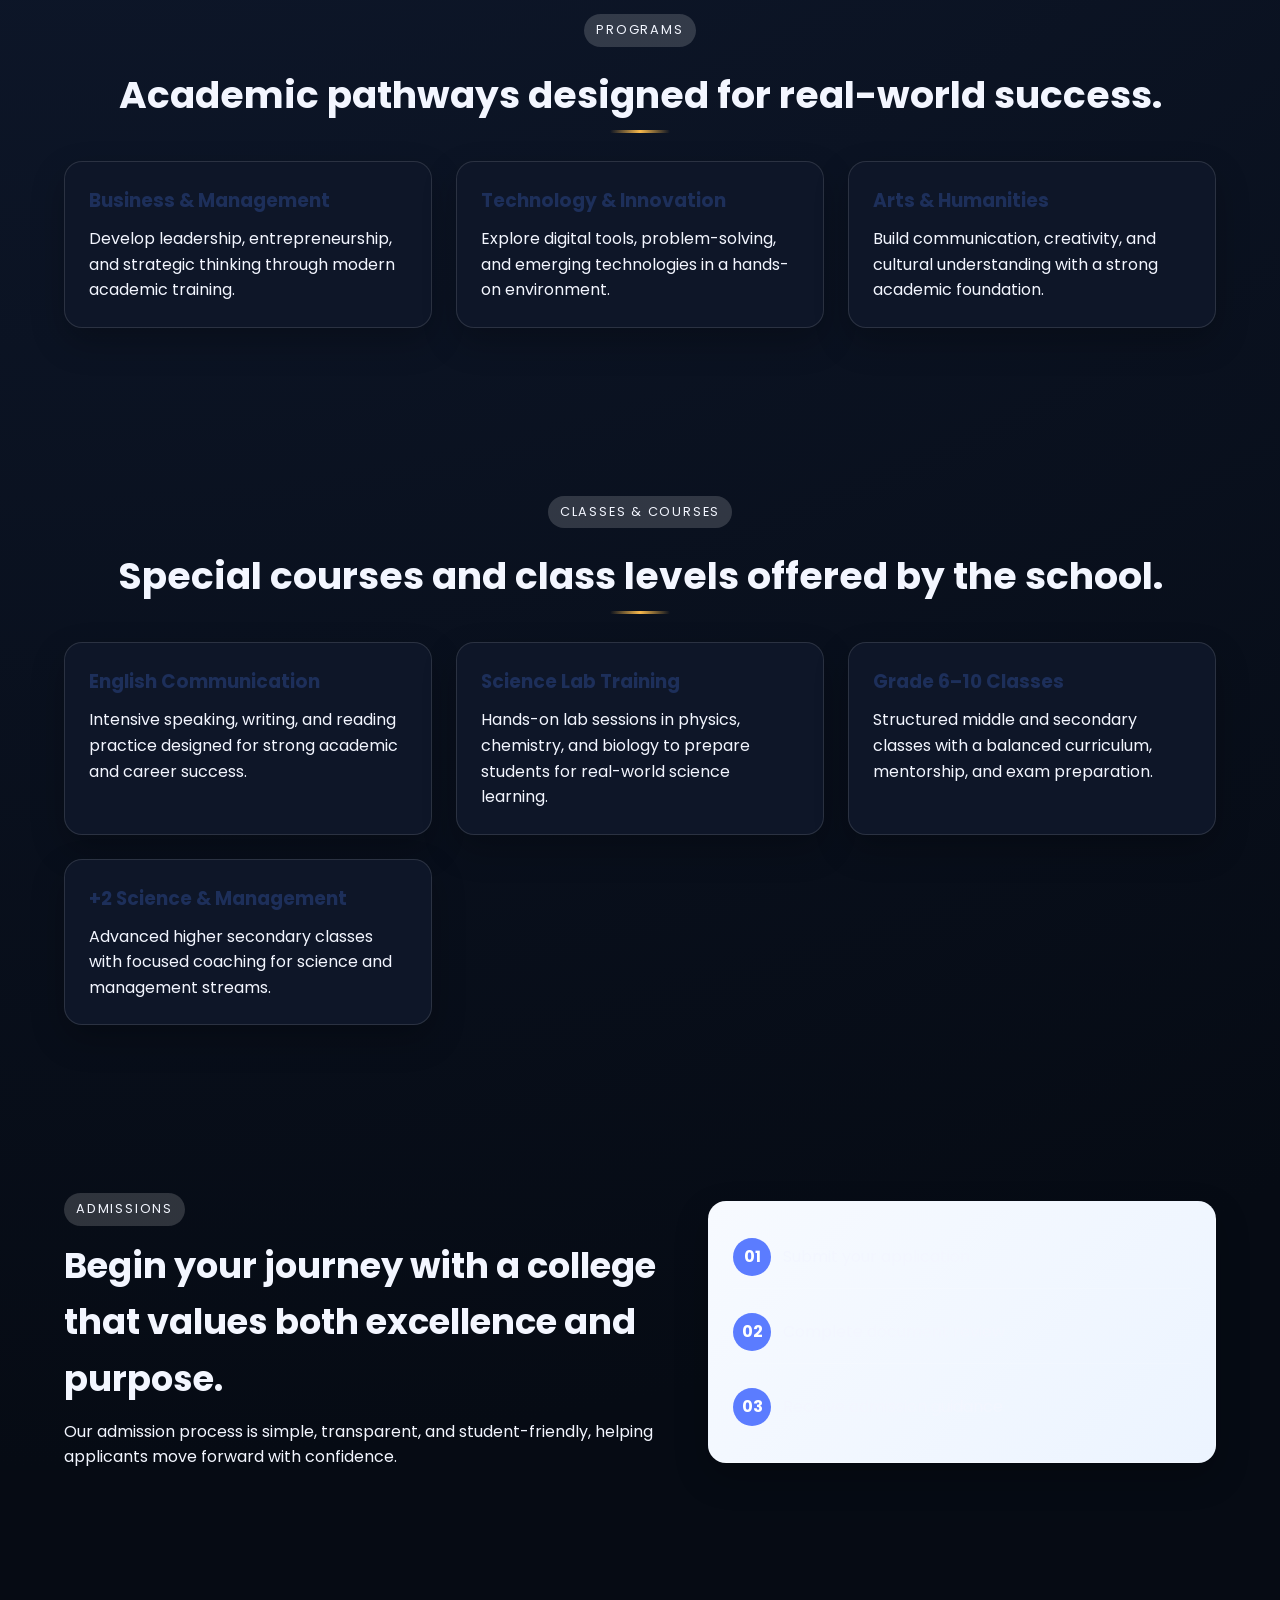
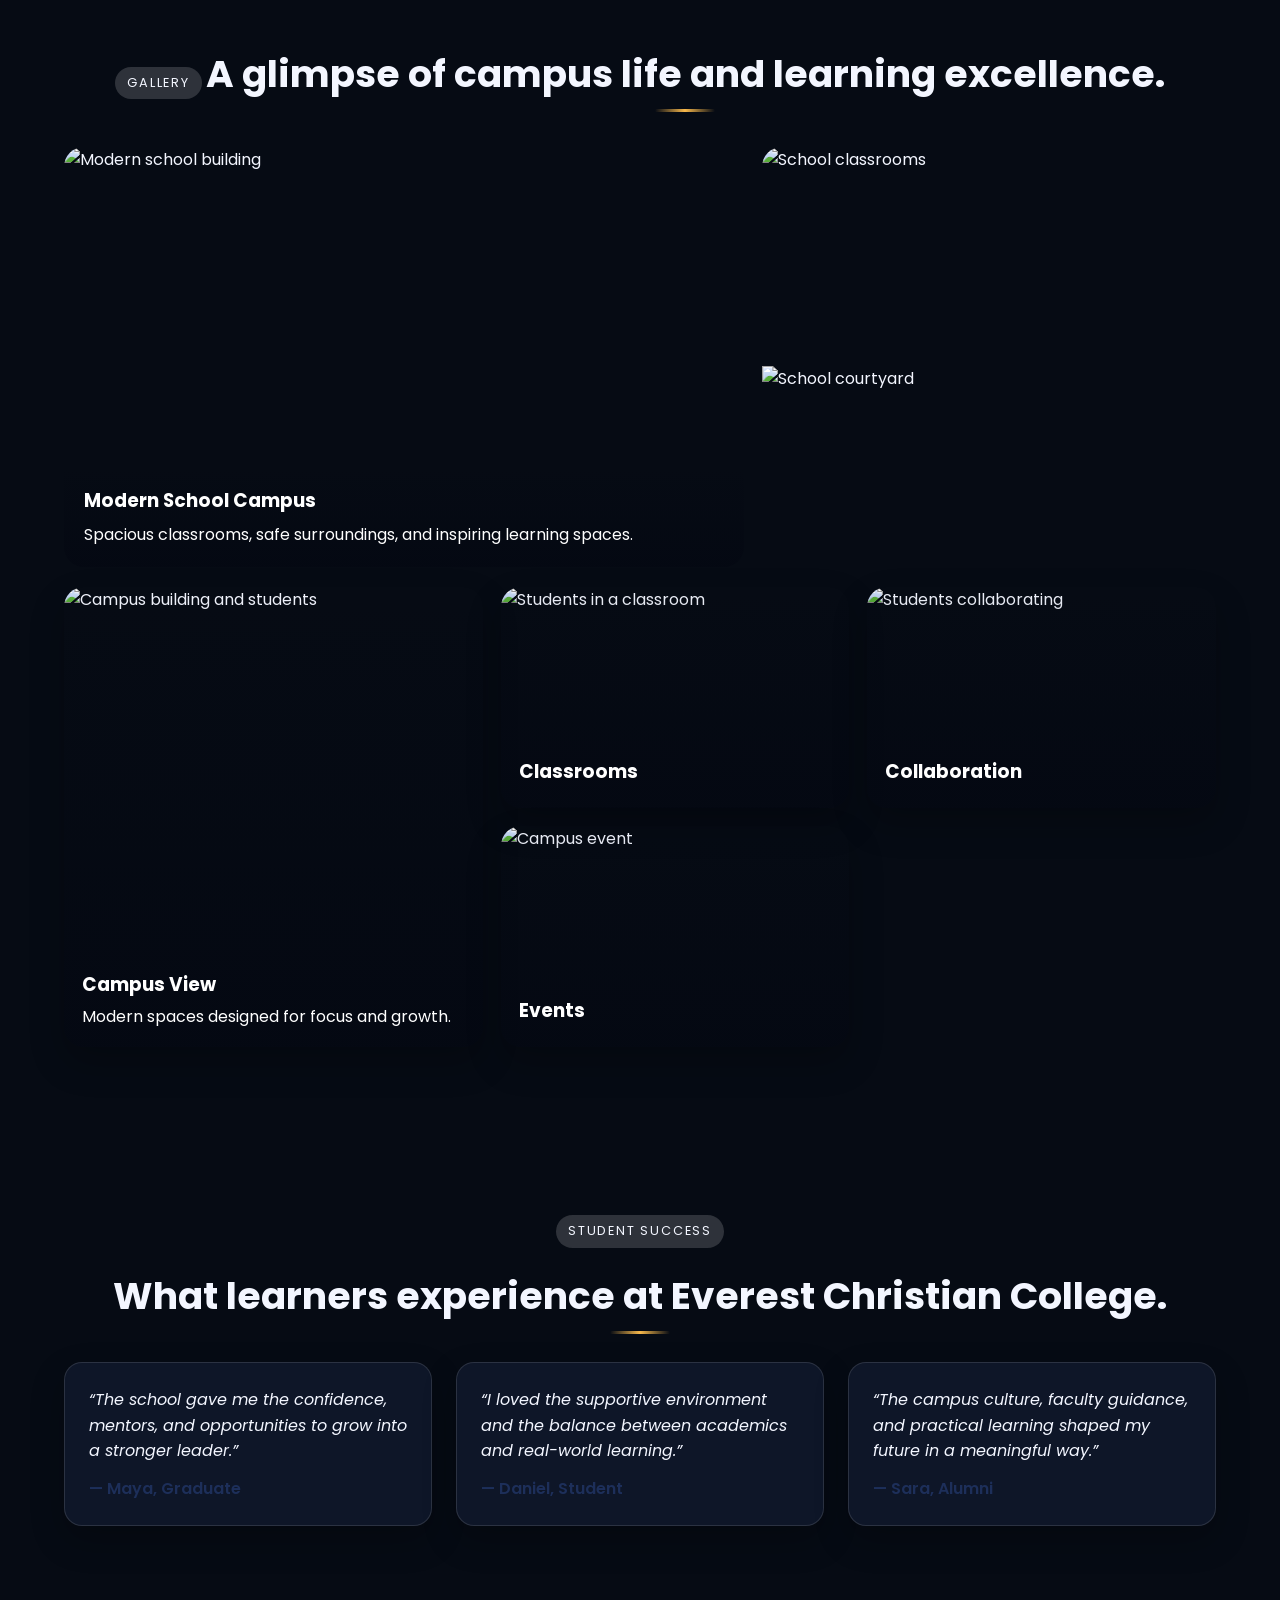
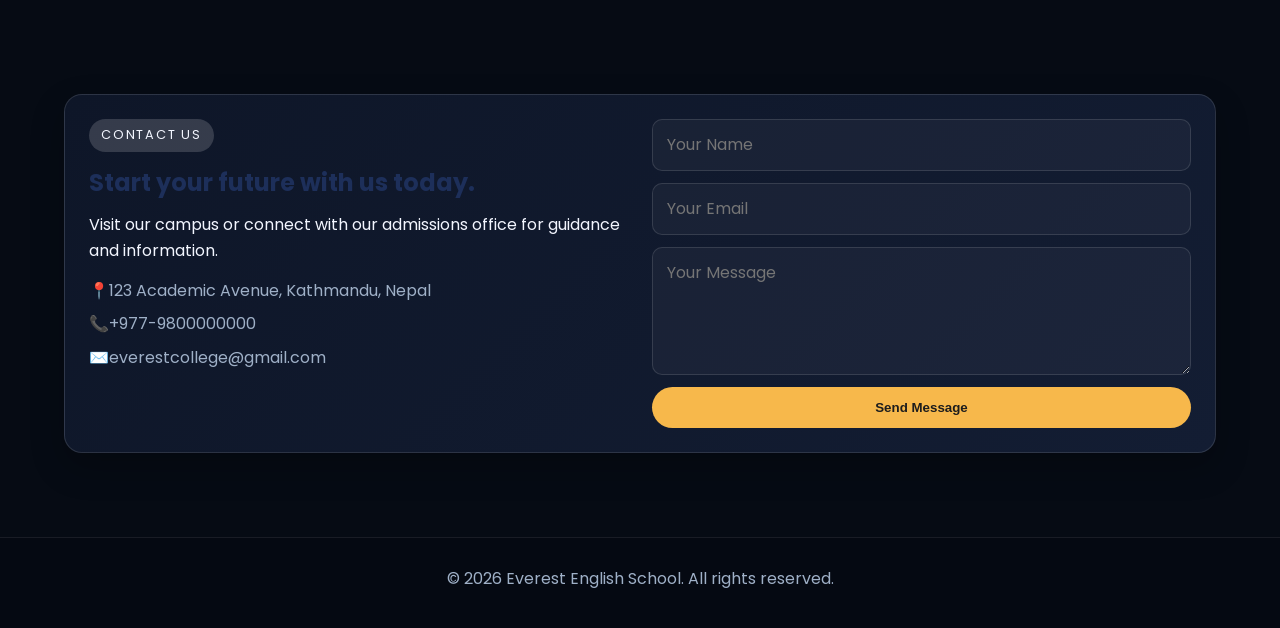
==== commit 30f11e8b: "add update school logo" ====
--- a/index.html
+++ b/index.html
@@ -14,7 +14,18 @@
     <header class="hero" id="home">
         <nav class="navbar">
             <a href="#home" class="brand">
-                <span class="brand-mark">EES</span>
+                <span class="brand-mark" title="Everest English School logo">
+                    <svg viewBox="0 0 24 24" xmlns="http://www.w3.org/2000/svg" aria-hidden="true" focusable="false">
+                        <defs>
+                            <linearGradient id="g1" x1="0" x2="1" y1="0" y2="1">
+                                <stop offset="0%" stop-color="#ffd06f" />
+                                <stop offset="100%" stop-color="#5b7cff" />
+                            </linearGradient>
+                        </defs>
+                        <circle cx="12" cy="12" r="10" fill="url(#g1)" />
+                        <path d="M4 18 L10 8 L14 14 L20 6 L22 18 Z" fill="#1d2f5a" opacity="0.95" />
+                    </svg>
+                </span>
                 <span class="brand-text">
                     <span class="brand-text-slider">Everest English School • Everest English School • Everest English School •</span>
                 </span>
--- a/style.css
+++ b/style.css
@@ -109,14 +109,24 @@
     display: inline-flex;
     align-items: center;
     justify-content: center;
-    padding: 6px 10px;
-    border-radius: 999px;
-    background: rgba(255,255,255,0.12);
-    color: var(--white);
-    font-size: 0.82rem;
-    font-weight: 700;
-    letter-spacing: 0.12em;
-    border: 1px solid rgba(255,255,255,0.16);
+    width: 64px;
+    height: 64px;
+    padding: 6px;
+    border-radius: 50%;
+    background: linear-gradient(135deg, #ffd06f, #5b7cff);
+    color: var(--primary-dark);
+    font-size: 0.9rem;
+    font-weight: 800;
+    letter-spacing: 0.06em;
+    border: 2px solid rgba(255,255,255,0.18);
+    box-shadow: 0 10px 30px rgba(91,124,255,0.12);
+    overflow: hidden;
+}
+
+.brand-mark svg {
+    width: 100%;
+    height: 100%;
+    display: block;
 }
 
 .brand-text {
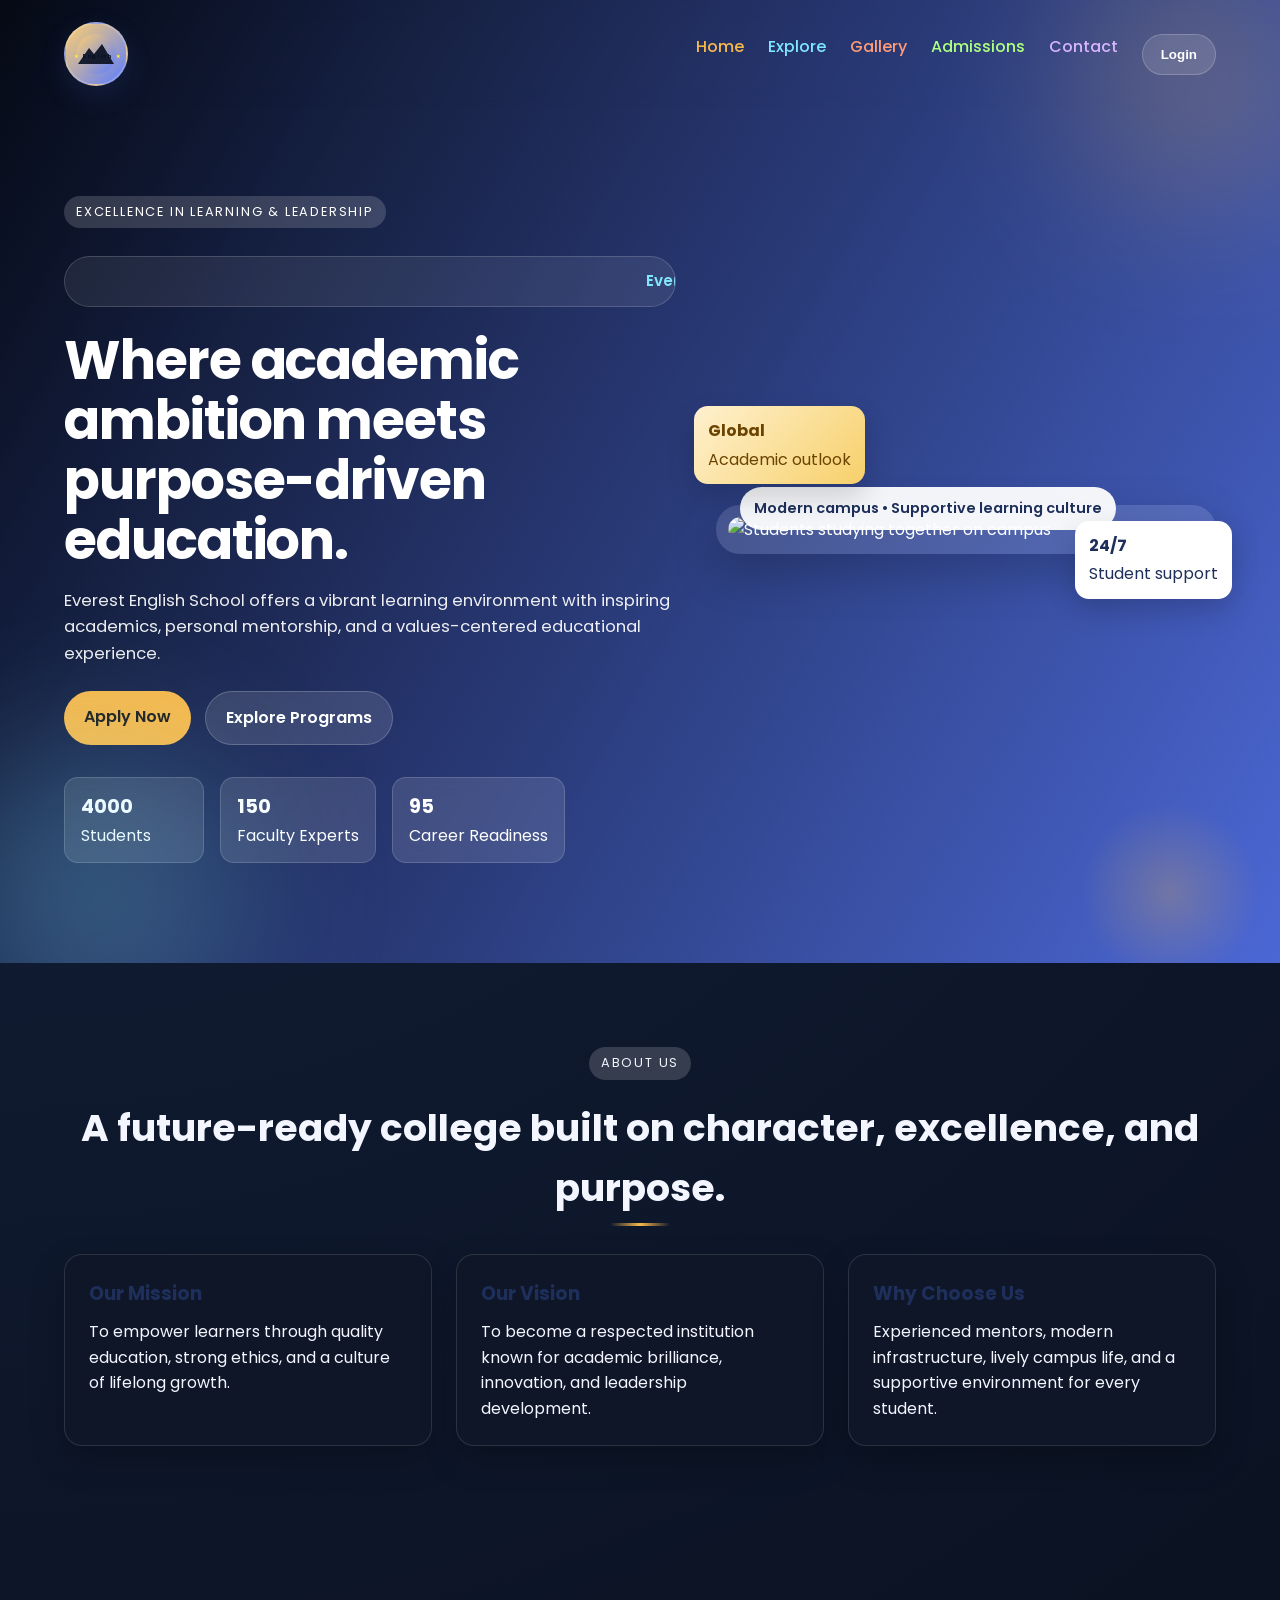
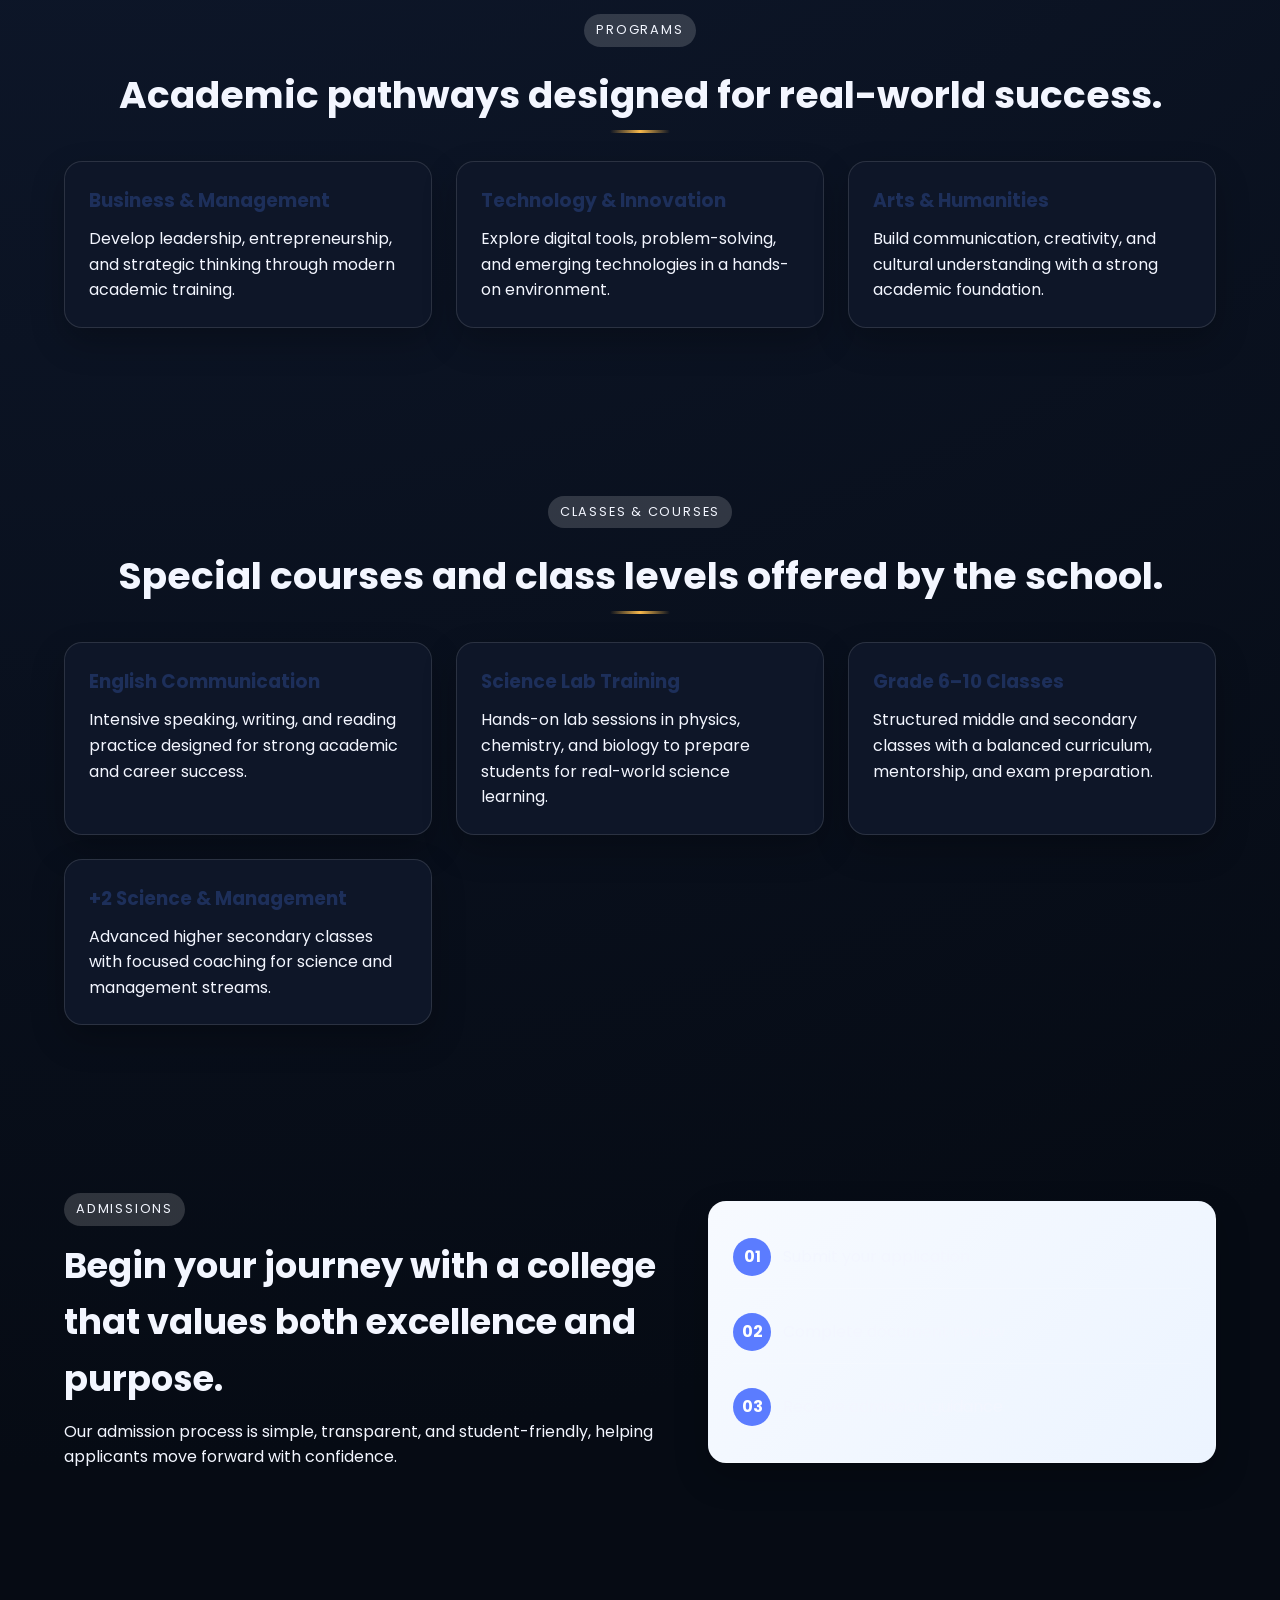
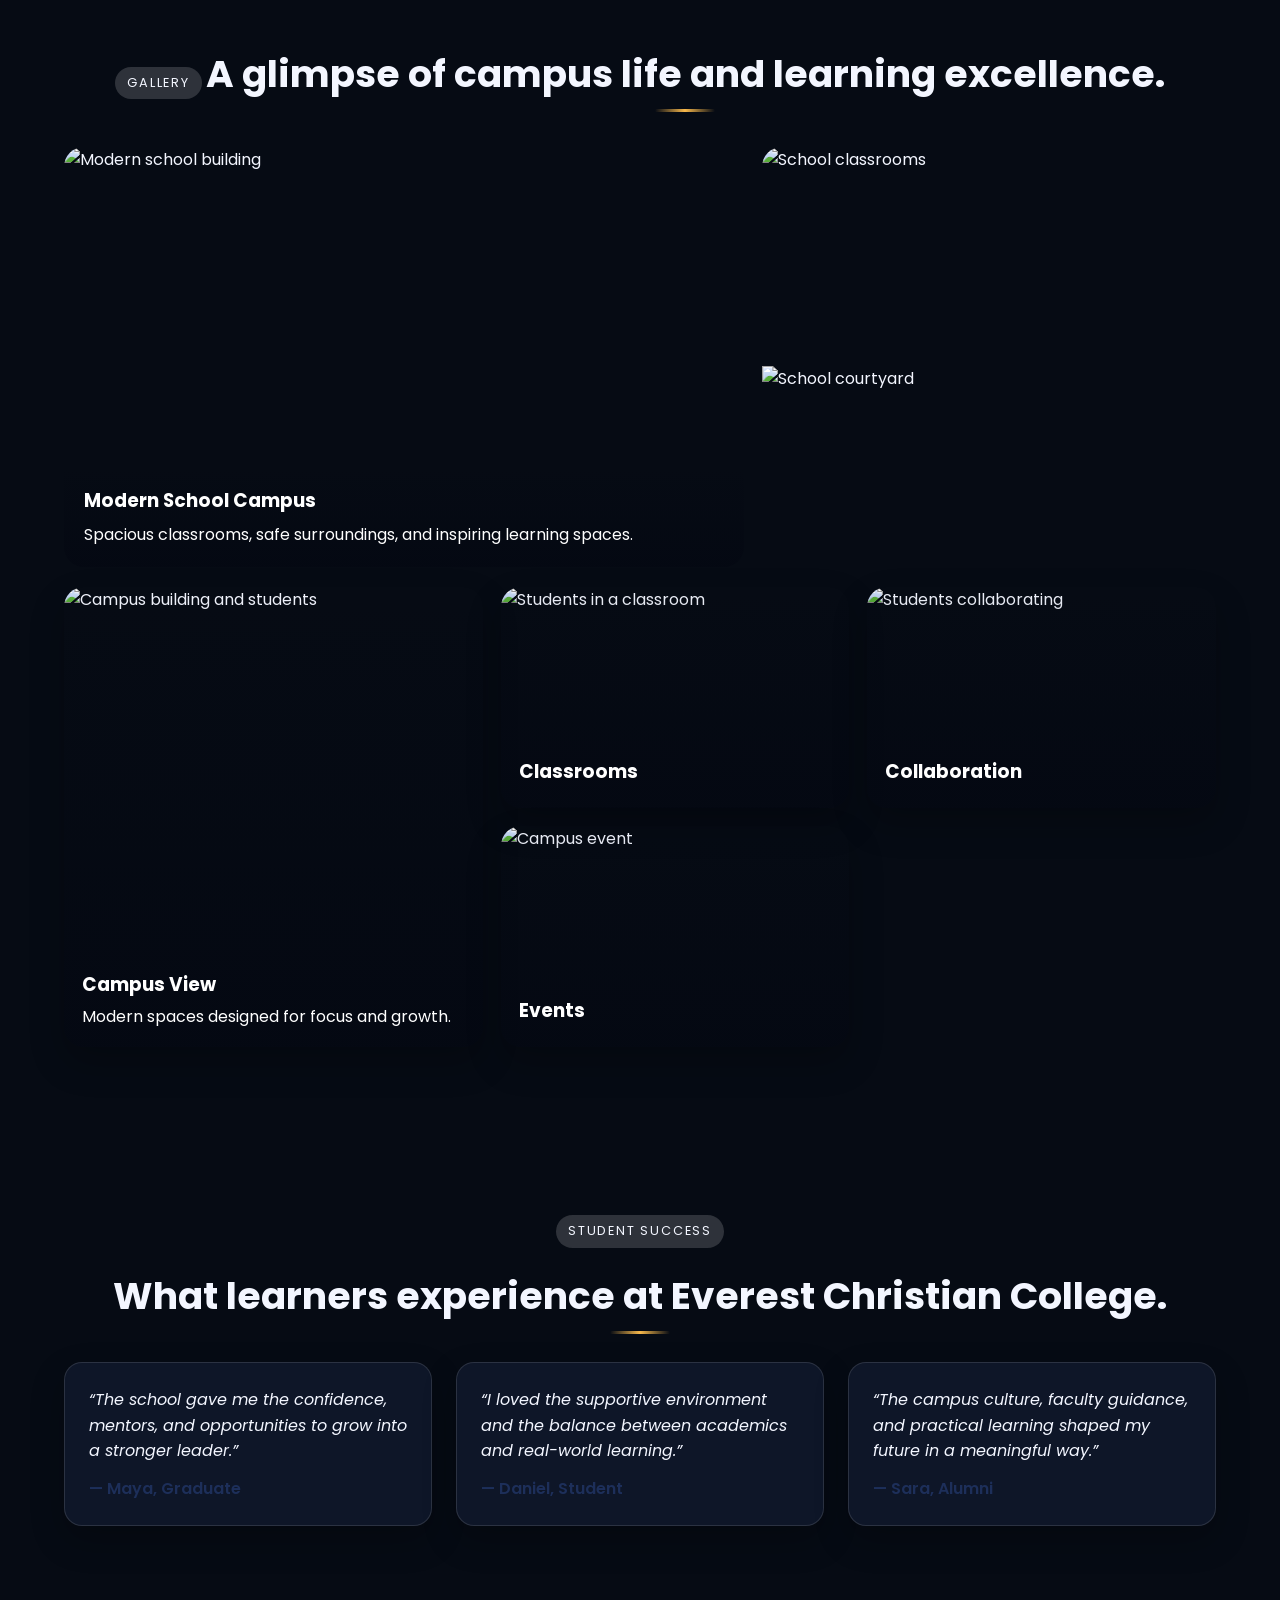
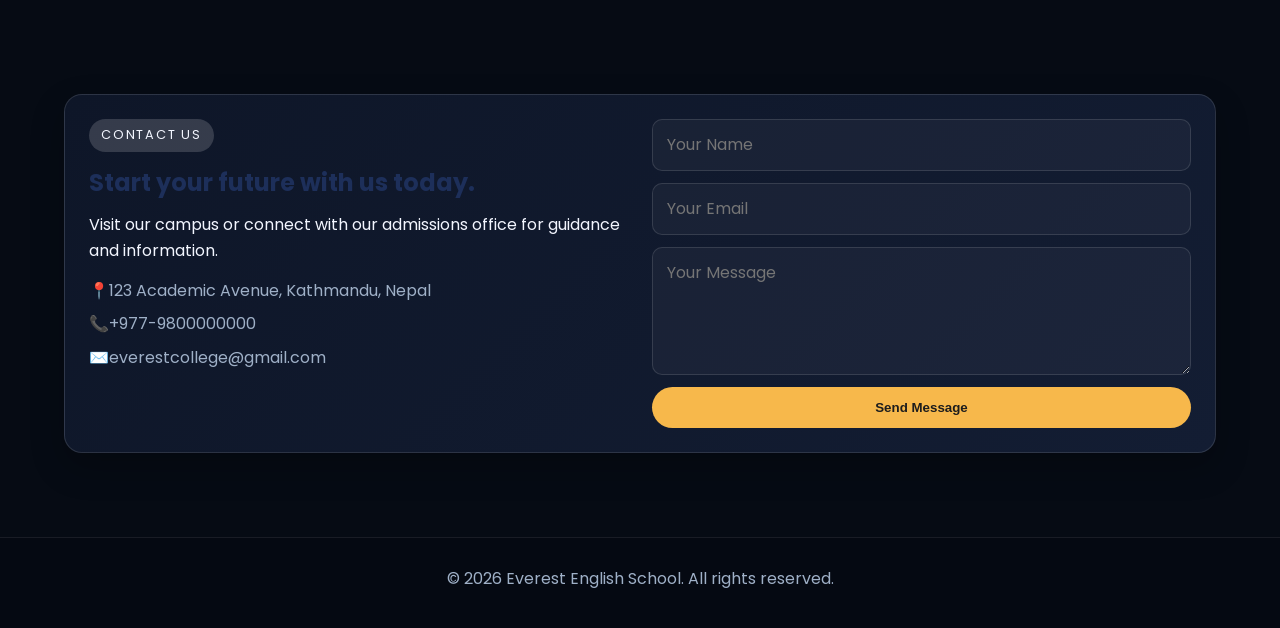
==== commit 4d4b0dcb: "add in logo mountain ,star image in html , css" ====
--- a/index.html
+++ b/index.html
@@ -23,7 +23,14 @@
                             </linearGradient>
                         </defs>
                         <circle cx="12" cy="12" r="10" fill="url(#g1)" />
-                        <path d="M4 18 L10 8 L14 14 L20 6 L22 18 Z" fill="#1d2f5a" opacity="0.95" />
+                        <path d="M3 17 L8.5 9 L11 12 L15 7 L21 17 Z" fill="#0e1628" opacity="0.95" />
+                        <text x="12" y="14" text-anchor="middle" font-family="Poppins, sans-serif" font-weight="700" font-size="2.4" fill="#061024">
+                            <tspan>Everest </tspan>
+                            <tspan fill="#ffeb3b">★</tspan>
+                            <tspan> English </tspan>
+                            <tspan fill="#ffeb3b">★</tspan>
+                            <tspan> School</tspan>
+                        </text>
                     </svg>
                 </span>
                 <span class="brand-text">
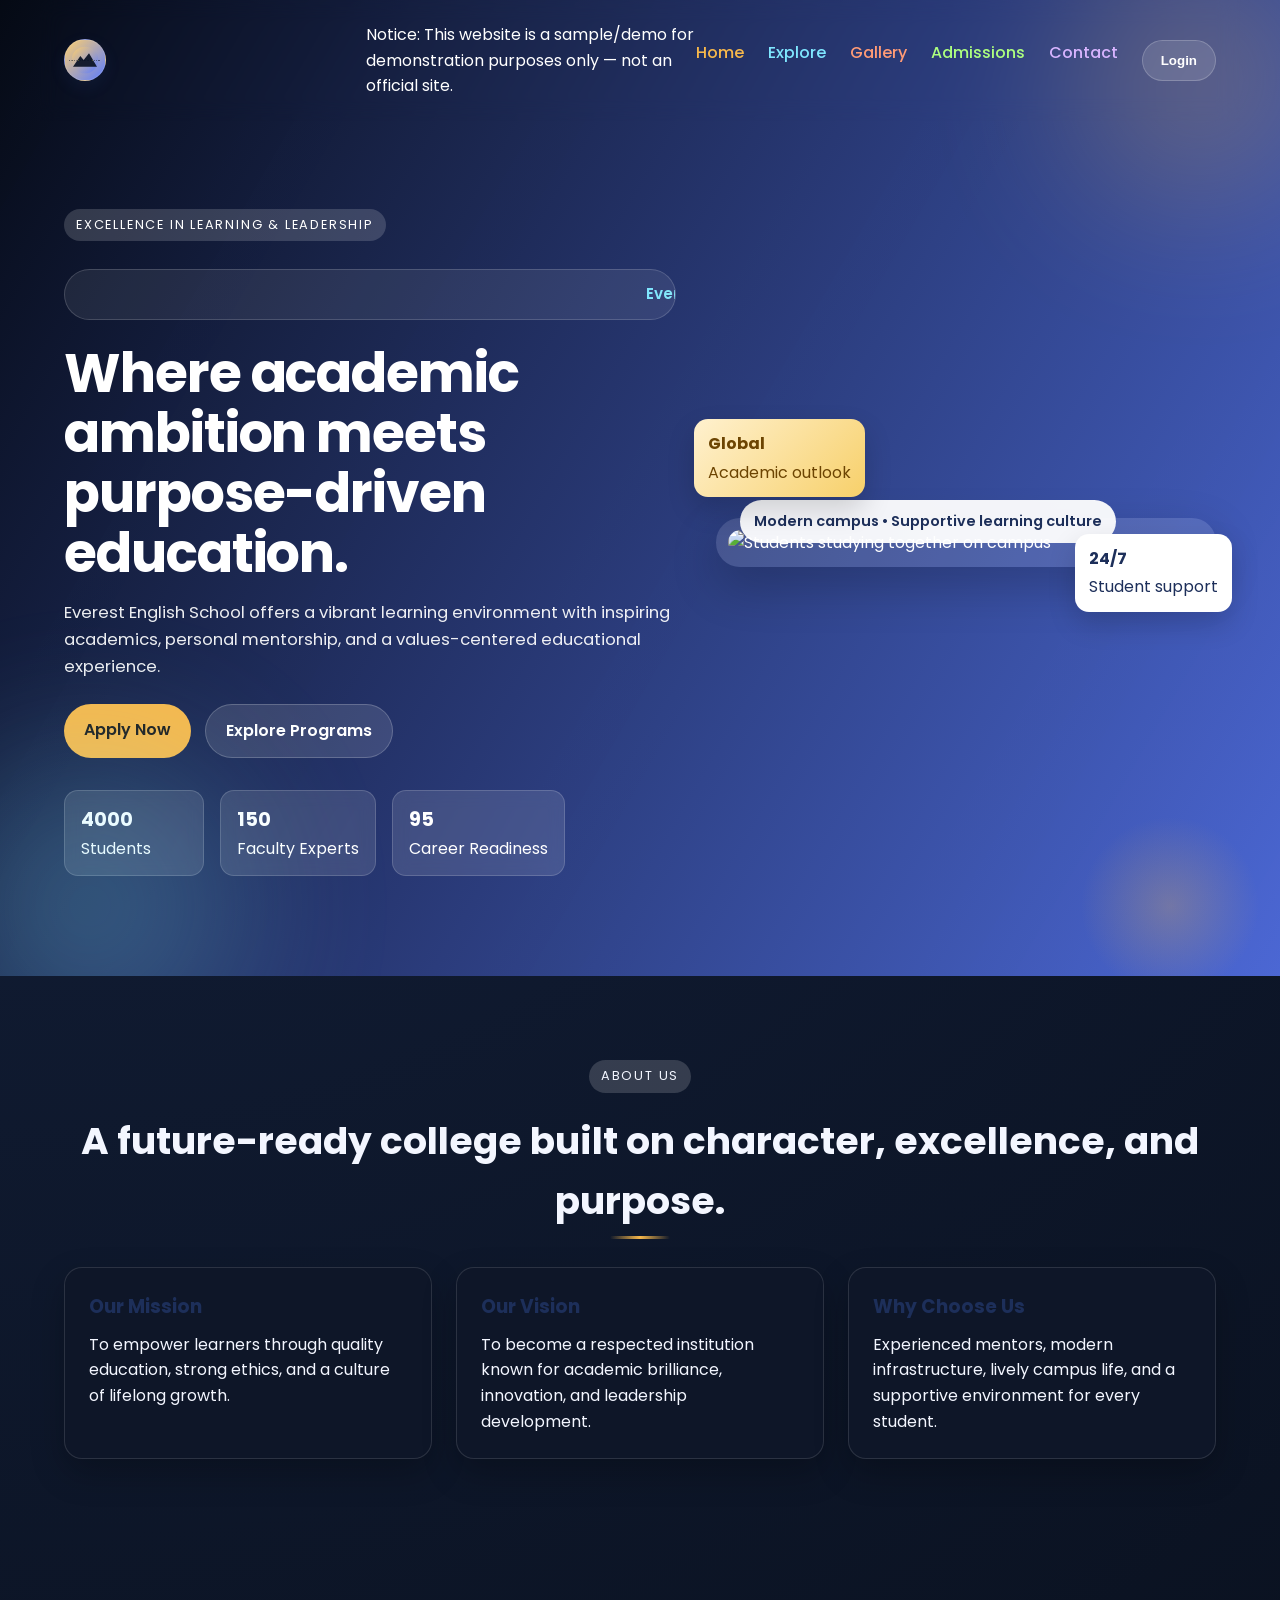
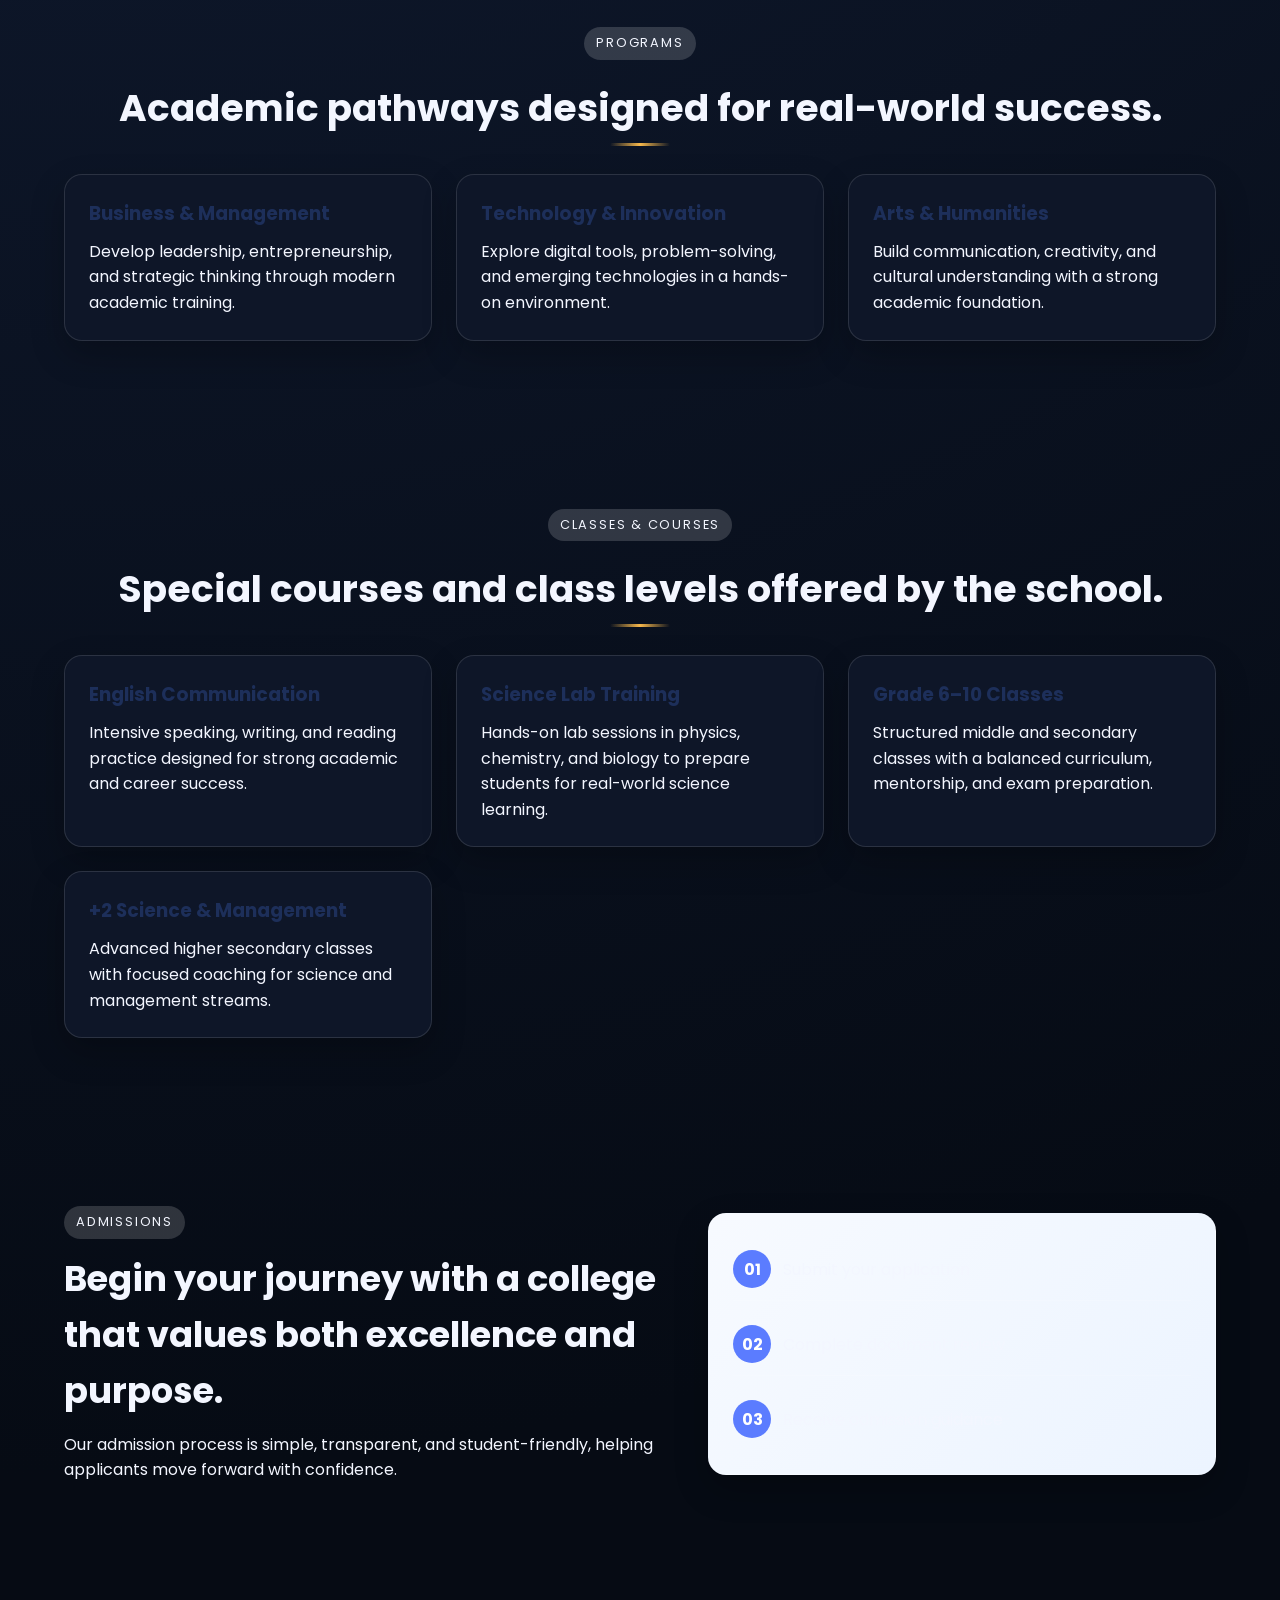
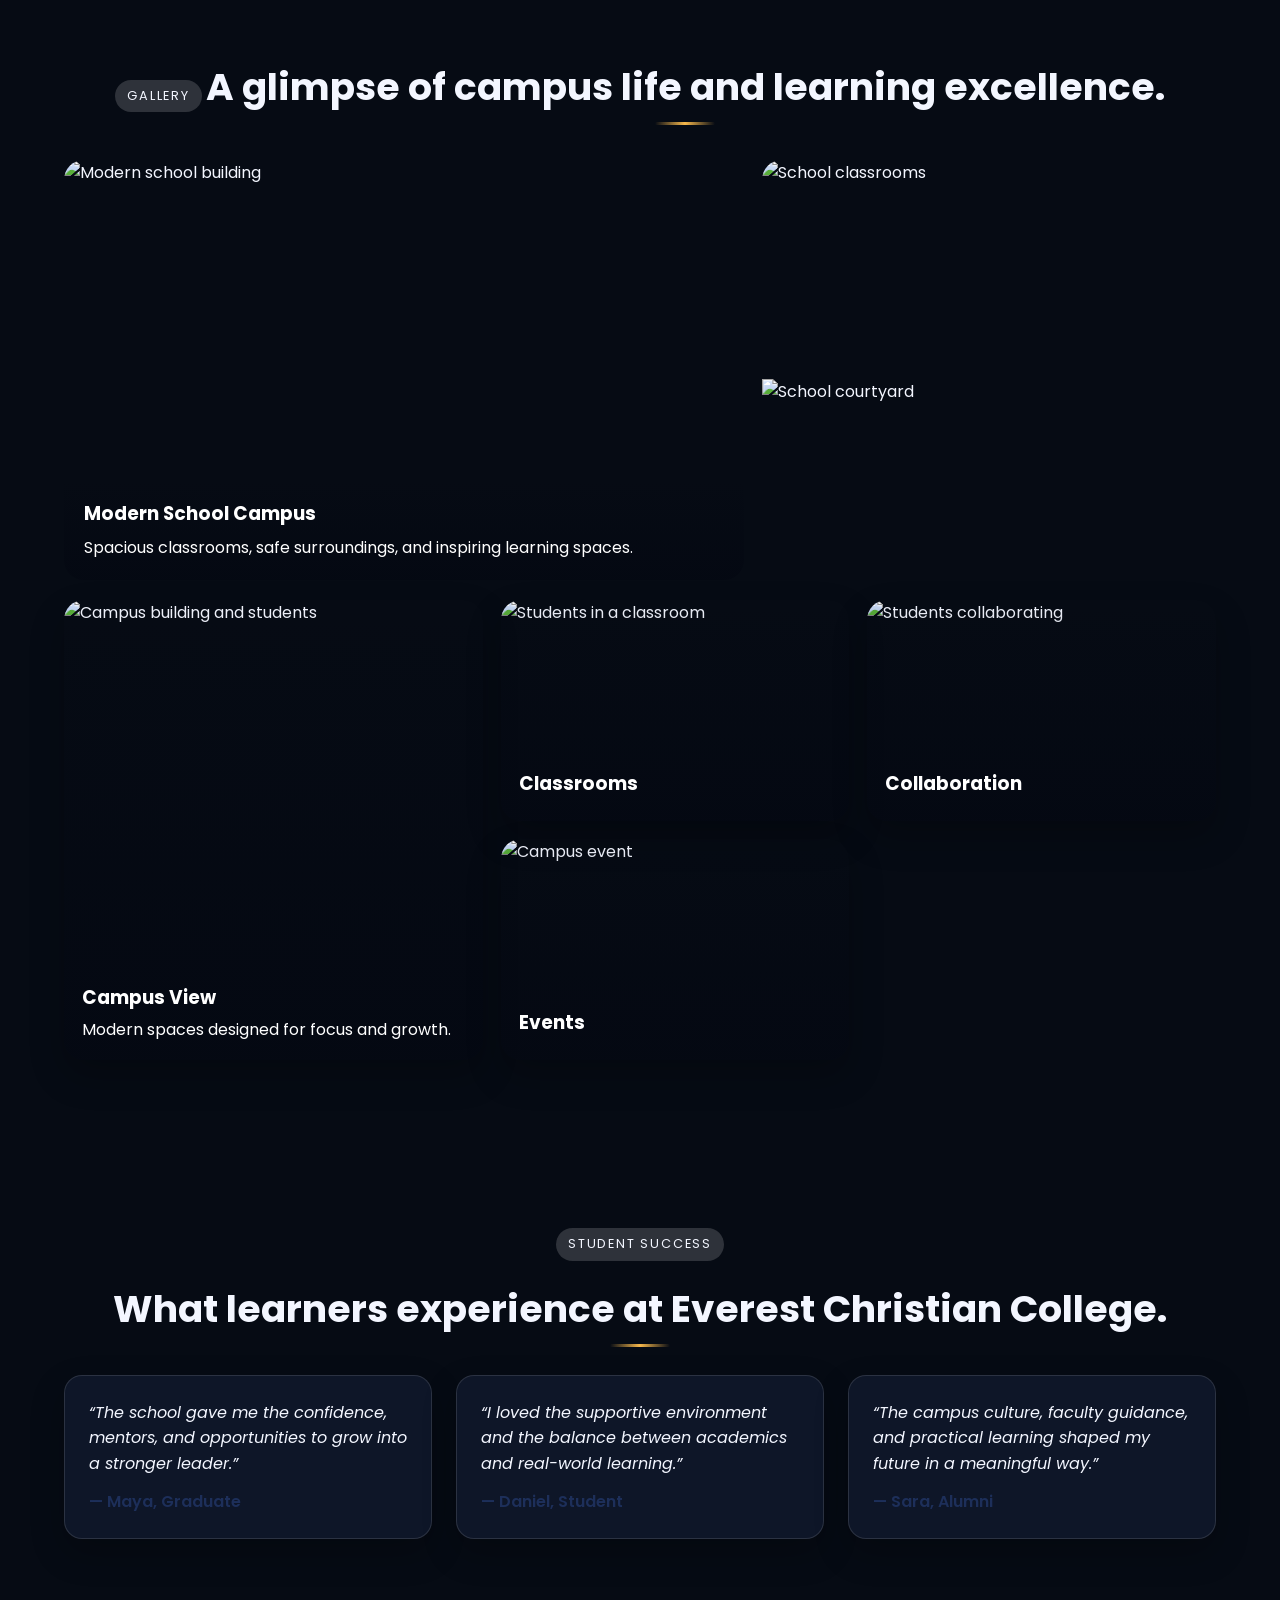
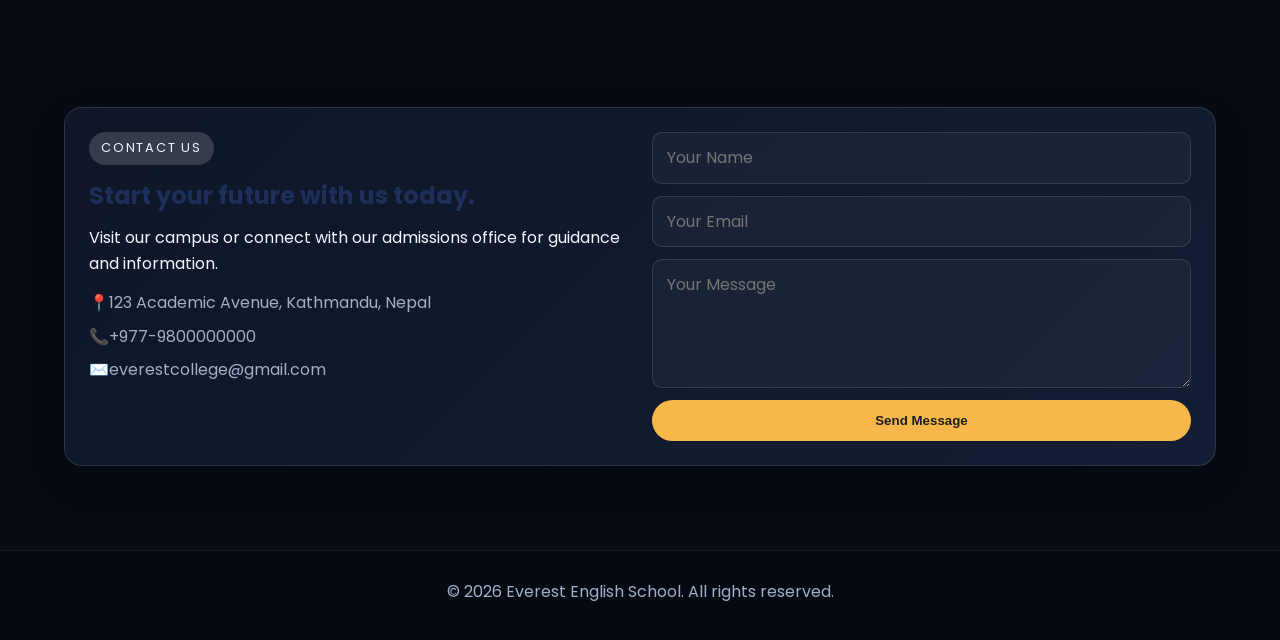
==== commit d030dd84: "add  a notification in home page this webside is fake" ====
--- a/index.html
+++ b/index.html
@@ -24,7 +24,7 @@
                         </defs>
                         <circle cx="12" cy="12" r="10" fill="url(#g1)" />
                         <path d="M3 17 L8.5 9 L11 12 L15 7 L21 17 Z" fill="#0e1628" opacity="0.95" />
-                        <text x="12" y="14" text-anchor="middle" font-family="Poppins, sans-serif" font-weight="700" font-size="2.4" fill="#061024">
+                        <text x="12" y="13" text-anchor="middle" font-family="Poppins, sans-serif" font-weight="700" font-size="1.1" fill="#061024">
                             <tspan>Everest </tspan>
                             <tspan fill="#ffeb3b">★</tspan>
                             <tspan> English </tspan>
@@ -37,6 +37,7 @@
                     <span class="brand-text-slider">Everest English School • Everest English School • Everest English School •</span>
                 </span>
             </a>
+            <div class="logo-notice" aria-hidden="false">Notice: This website is a sample/demo for demonstration purposes only — not an official site.</div>
             <button class="menu-toggle" aria-label="Toggle navigation">
                 <span></span><span></span><span></span>
             </button>
@@ -57,6 +58,8 @@
             </ul>
         </nav>
 
+        
+
         <div class="hero-content">
             <div class="hero-text">
                 <p class="eyebrow">Excellence in Learning & Leadership</p>
--- a/style.css
+++ b/style.css
@@ -42,6 +42,31 @@
     overflow: hidden;
 }
 
+.site-notice {
+    position: absolute;
+    left: 50%;
+    top: 50%;
+    transform: translate(-50%, -50%);
+    background: rgba(0,0,0,0.6);
+    color: #ffd06f;
+    padding: 14px 20px;
+    border-radius: 12px;
+    border: 1px solid rgba(255,255,255,0.08);
+    z-index: 15;
+    font-weight: 600;
+    backdrop-filter: blur(6px);
+    box-shadow: 0 12px 30px rgba(0,0,0,0.45);
+    text-align: center;
+    max-width: 90%;
+}
+
+@media (max-width: 700px) {
+    .site-notice {
+        font-size: 0.95rem;
+        padding: 12px 14px;
+    }
+}
+
 .hero::before,
 .hero::after {
     content: '';
@@ -109,17 +134,17 @@
     display: inline-flex;
     align-items: center;
     justify-content: center;
-    width: 64px;
-    height: 64px;
-    padding: 6px;
+    width: 42px;
+    height: 42px;
+    padding: 4px;
     border-radius: 50%;
     background: linear-gradient(135deg, #ffd06f, #5b7cff);
     color: var(--primary-dark);
-    font-size: 0.9rem;
-    font-weight: 800;
-    letter-spacing: 0.06em;
-    border: 2px solid rgba(255,255,255,0.18);
-    box-shadow: 0 10px 30px rgba(91,124,255,0.12);
+    font-size: 0.8rem;
+    font-weight: 700;
+    letter-spacing: 0.04em;
+    border: 1px solid rgba(255,255,255,0.14);
+    box-shadow: 0 6px 18px rgba(91,124,255,0.08);
     overflow: hidden;
 }
 
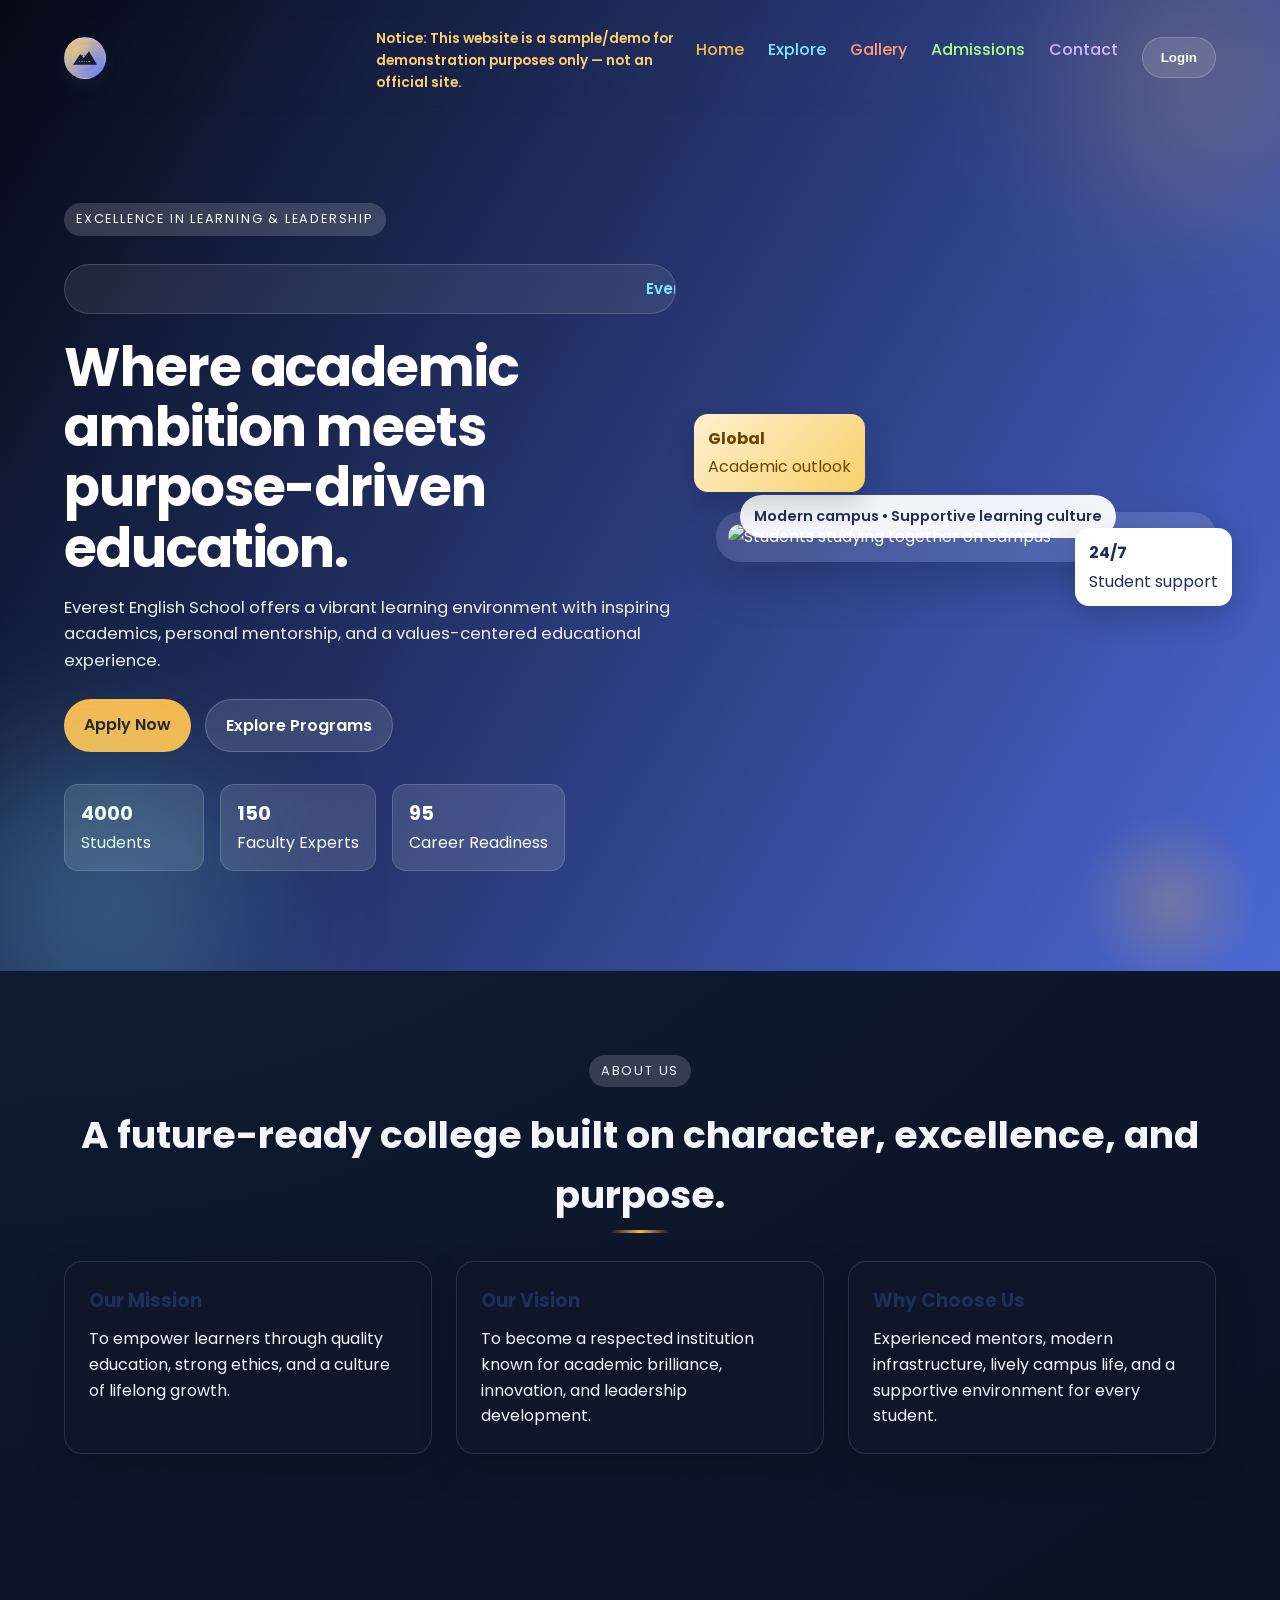
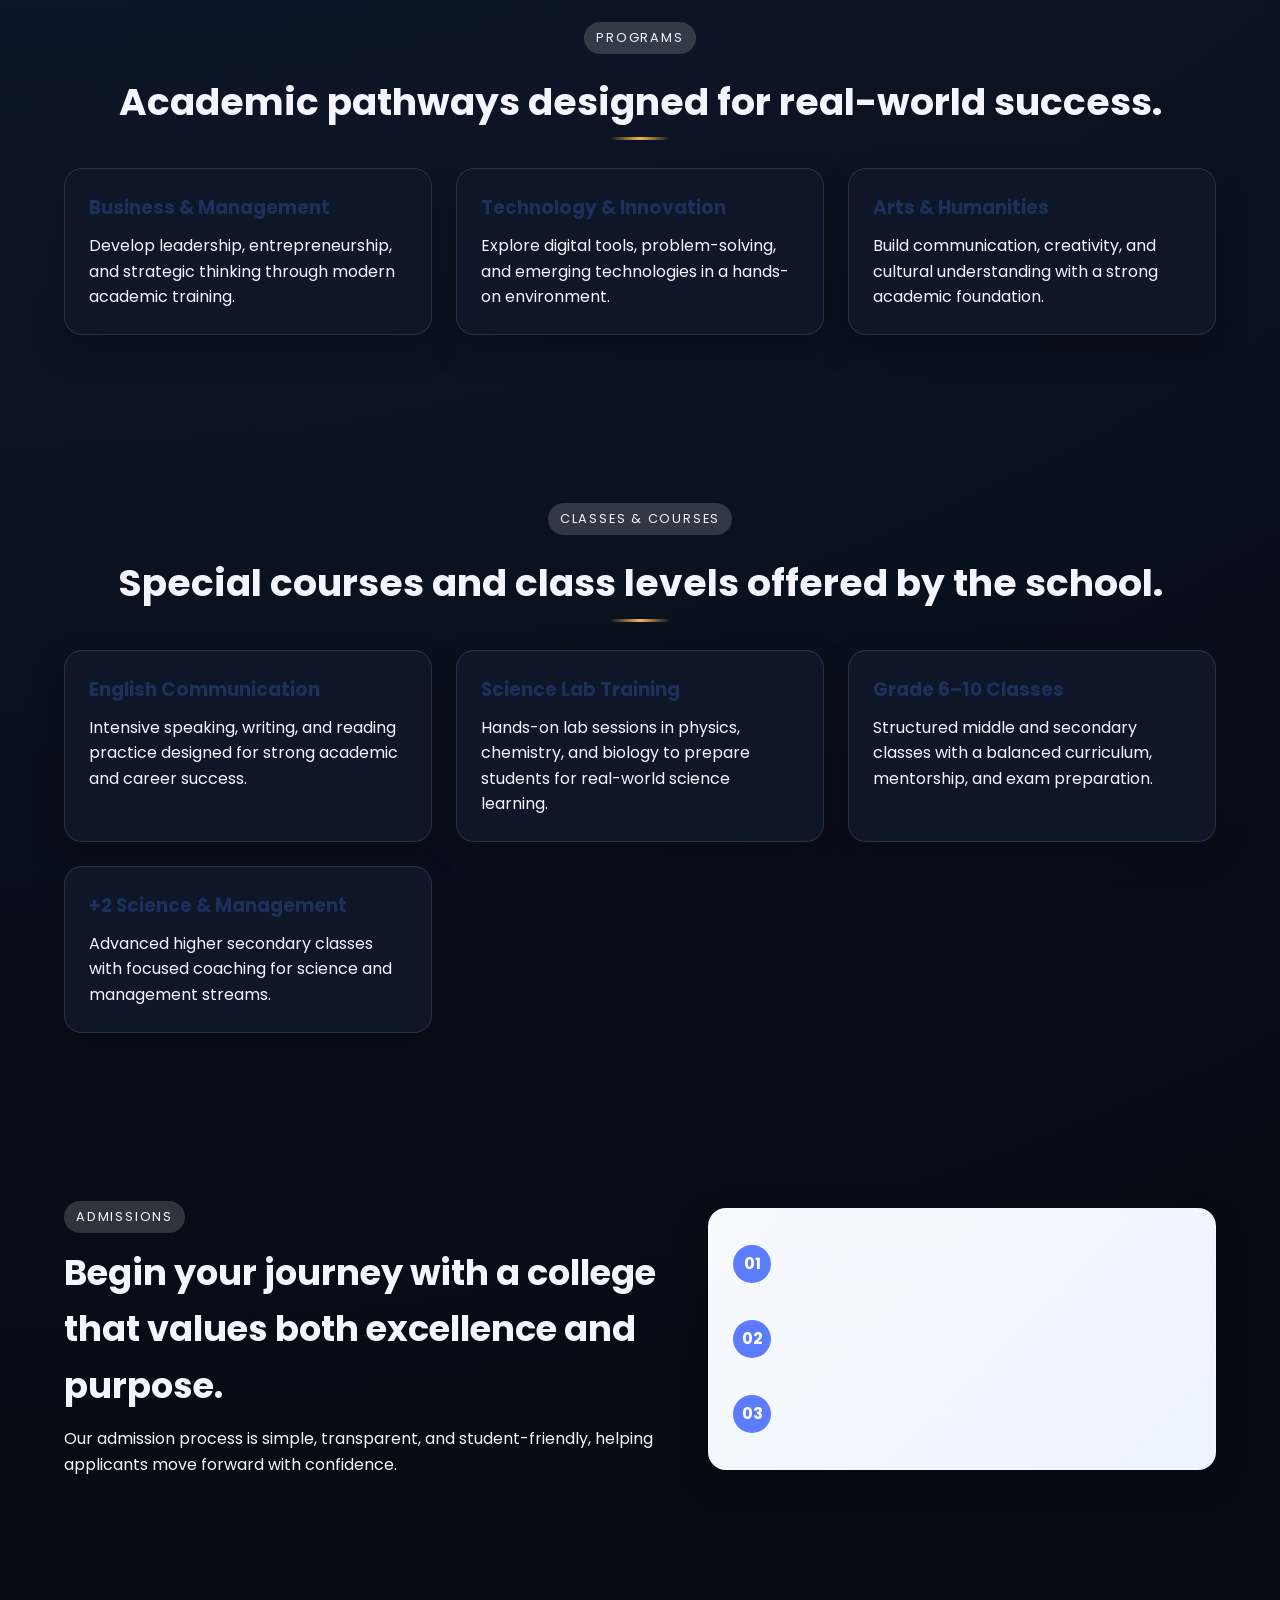
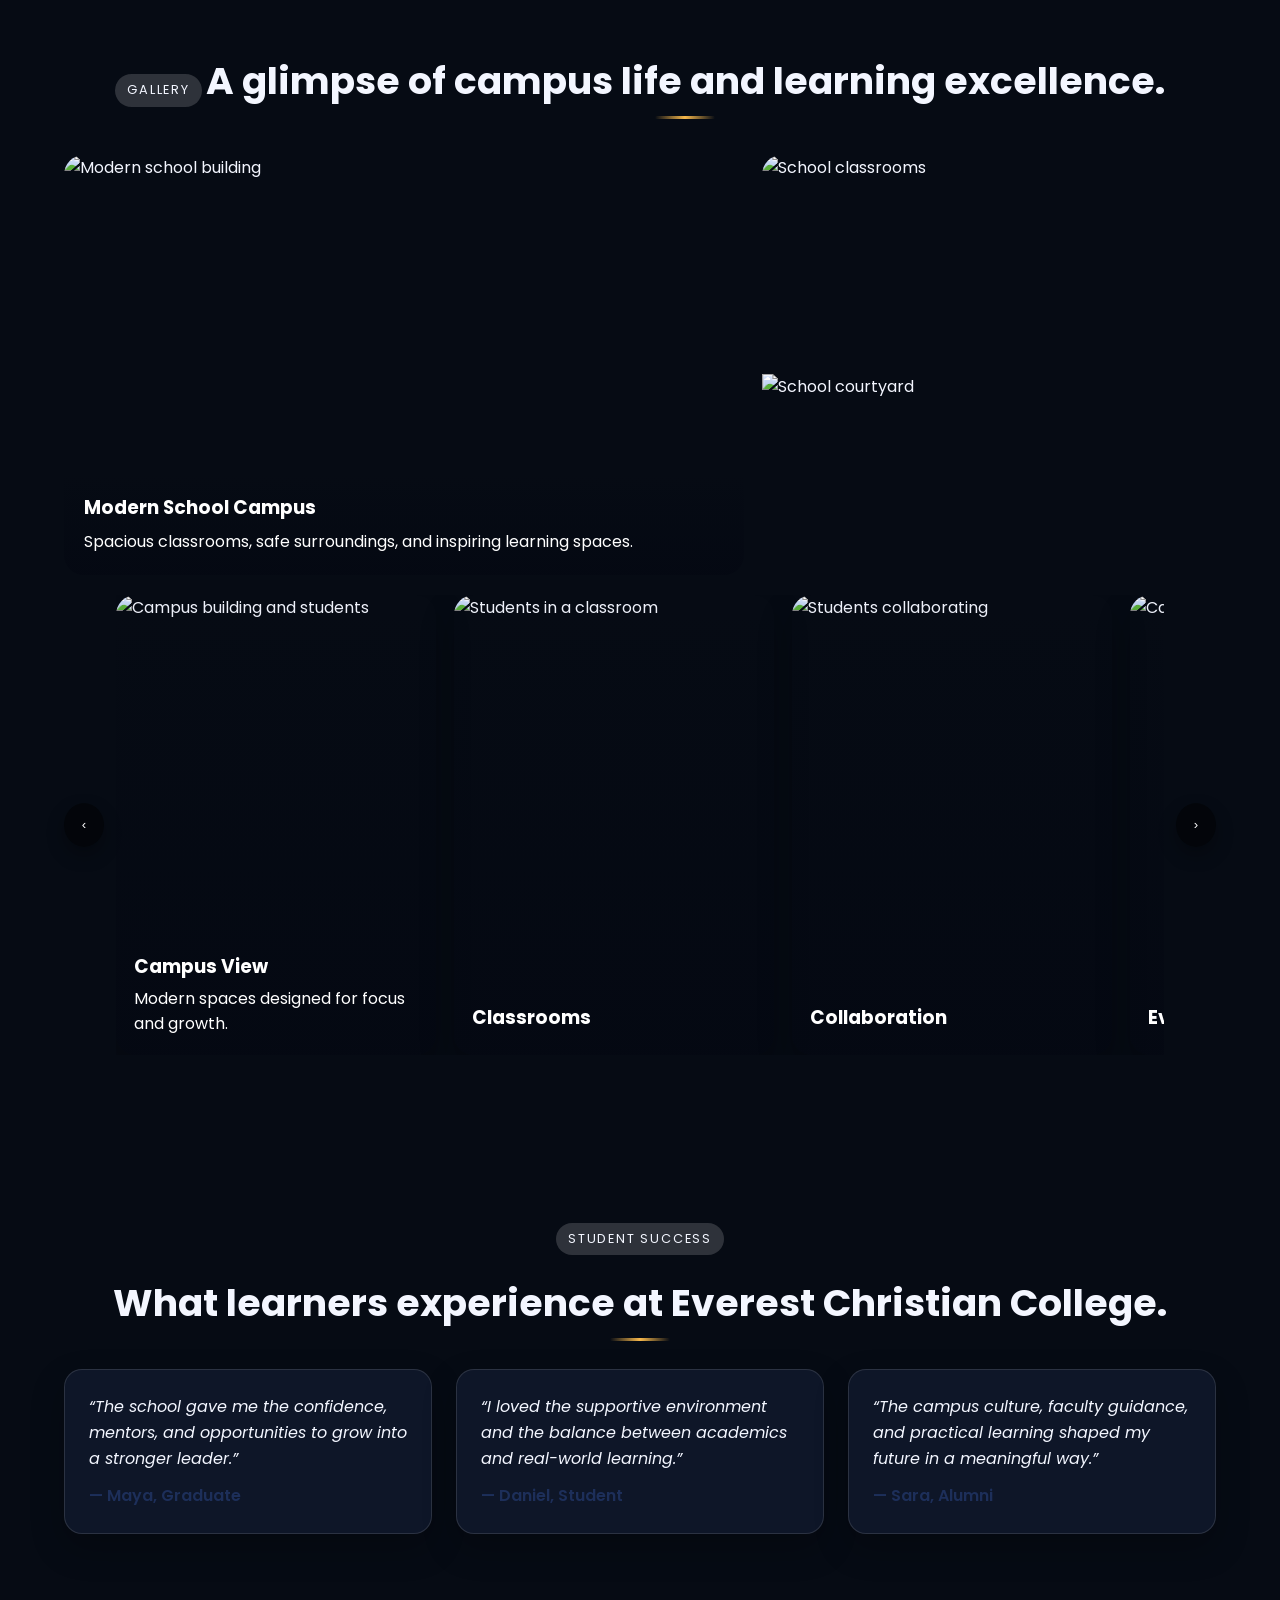
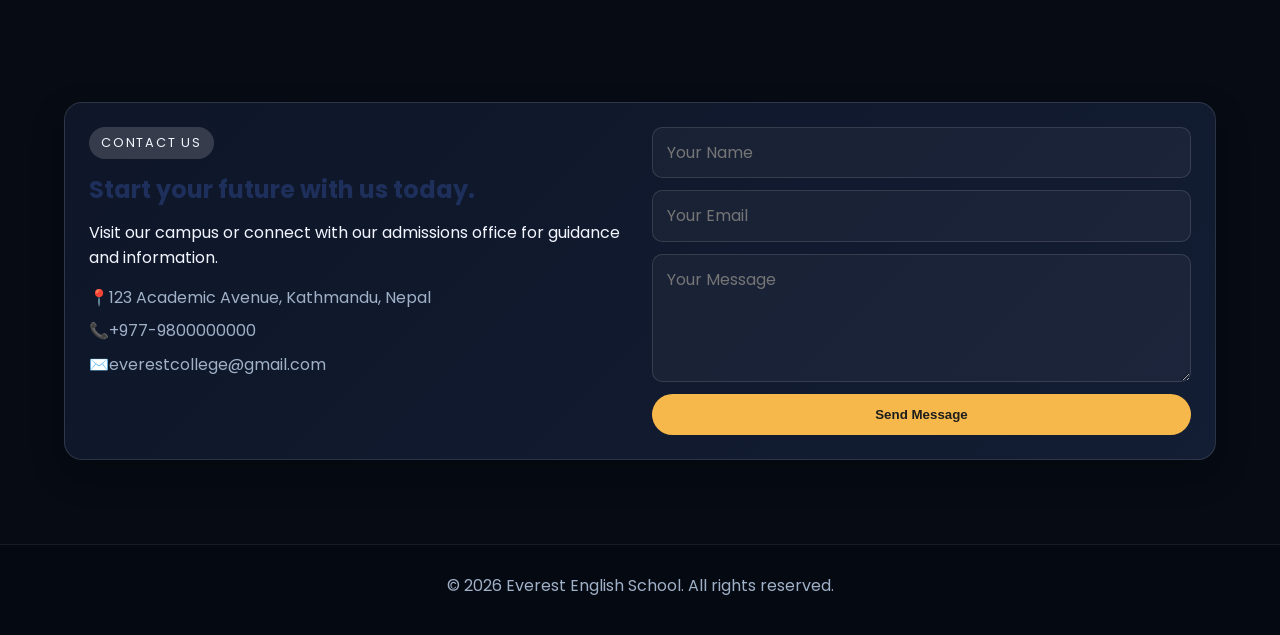
==== commit 5461061c: "add in a html ,css, js, galllery phots inslide mood" ====
--- a/index.html
+++ b/index.html
@@ -24,13 +24,8 @@
                         </defs>
                         <circle cx="12" cy="12" r="10" fill="url(#g1)" />
                         <path d="M3 17 L8.5 9 L11 12 L15 7 L21 17 Z" fill="#0e1628" opacity="0.95" />
-                        <text x="12" y="13" text-anchor="middle" font-family="Poppins, sans-serif" font-weight="700" font-size="1.1" fill="#061024">
-                            <tspan>Everest </tspan>
-                            <tspan fill="#ffeb3b">★</tspan>
-                            <tspan> English </tspan>
-                            <tspan fill="#ffeb3b">★</tspan>
-                            <tspan> School</tspan>
-                        </text>
+                        <text x="12" y="10.5" text-anchor="middle" font-family="Poppins, sans-serif" font-weight="700" font-size="1.2" fill="#061024">EES</text>
+                        <text x="12" y="15.2" text-anchor="middle" font-family="Poppins, sans-serif" font-weight="600" font-size="0.9" fill="#ffffff">Demo Site</text>
                     </svg>
                 </span>
                 <span class="brand-text">
@@ -217,32 +212,36 @@
                     <img src="https://images.unsplash.com/photo-1517486808906-6ca8b3f04846?auto=format&fit=crop&w=900&q=80" alt="School courtyard" />
                 </div>
             </div>
-            <div class="gallery-grid">
-                <article class="gallery-card large">
-                    <img src="https://images.unsplash.com/photo-1523240795612-9a054b0db644?auto=format&fit=crop&w=1200&q=80" alt="Campus building and students" />
-                    <div class="gallery-overlay">
-                        <h3>Campus View</h3>
-                        <p>Modern spaces designed for focus and growth.</p>
-                    </div>
-                </article>
-                <article class="gallery-card">
-                    <img src="https://images.unsplash.com/photo-1498243691581-b145c3f54a5a?auto=format&fit=crop&w=800&q=80" alt="Students in a classroom" />
-                    <div class="gallery-overlay">
-                        <h3>Classrooms</h3>
-                    </div>
-                </article>
-                <article class="gallery-card">
-                    <img src="https://images.unsplash.com/photo-1517048676732-d65bc937f952?auto=format&fit=crop&w=800&q=80" alt="Students collaborating" />
-                    <div class="gallery-overlay">
-                        <h3>Collaboration</h3>
-                    </div>
-                </article>
-                <article class="gallery-card">
-                    <img src="https://images.unsplash.com/photo-1529156069898-49953e39b3ac?auto=format&fit=crop&w=800&q=80" alt="Campus event" />
-                    <div class="gallery-overlay">
-                        <h3>Events</h3>
-                    </div>
-                </article>
+            <div class="gallery-slider">
+                <button class="gallery-prev" aria-label="Previous">‹</button>
+                <div class="gallery-track">
+                    <article class="gallery-card large">
+                        <img src="https://images.unsplash.com/photo-1523240795612-9a054b0db644?auto=format&fit=crop&w=1200&q=80" alt="Campus building and students" />
+                        <div class="gallery-overlay">
+                            <h3>Campus View</h3>
+                            <p>Modern spaces designed for focus and growth.</p>
+                        </div>
+                    </article>
+                    <article class="gallery-card">
+                        <img src="https://images.unsplash.com/photo-1498243691581-b145c3f54a5a?auto=format&fit=crop&w=800&q=80" alt="Students in a classroom" />
+                        <div class="gallery-overlay">
+                            <h3>Classrooms</h3>
+                        </div>
+                    </article>
+                    <article class="gallery-card">
+                        <img src="https://images.unsplash.com/photo-1517048676732-d65bc937f952?auto=format&fit=crop&w=800&q=80" alt="Students collaborating" />
+                        <div class="gallery-overlay">
+                            <h3>Collaboration</h3>
+                        </div>
+                    </article>
+                    <article class="gallery-card">
+                        <img src="https://images.unsplash.com/photo-1529156069898-49953e39b3ac?auto=format&fit=crop&w=800&q=80" alt="Campus event" />
+                        <div class="gallery-overlay">
+                            <h3>Events</h3>
+                        </div>
+                    </article>
+                </div>
+                <button class="gallery-next" aria-label="Next">›</button>
             </div>
         </section>
 
--- a/style.css
+++ b/style.css
@@ -42,28 +42,18 @@
     overflow: hidden;
 }
 
-.site-notice {
-    position: absolute;
-    left: 50%;
-    top: 50%;
-    transform: translate(-50%, -50%);
-    background: rgba(0,0,0,0.6);
+.logo-notice {
+    margin-left: 10px;
+    margin-top: 6px;
     color: #ffd06f;
-    padding: 14px 20px;
-    border-radius: 12px;
-    border: 1px solid rgba(255,255,255,0.08);
-    z-index: 15;
     font-weight: 600;
-    backdrop-filter: blur(6px);
-    box-shadow: 0 12px 30px rgba(0,0,0,0.45);
-    text-align: center;
-    max-width: 90%;
+    font-size: 0.85rem;
 }
 
 @media (max-width: 700px) {
-    .site-notice {
-        font-size: 0.95rem;
-        padding: 12px 14px;
+    .logo-notice {
+        margin-left: 6px;
+        font-size: 0.8rem;
     }
 }
 
@@ -789,6 +779,51 @@
     box-shadow: 0 16px 35px rgba(0,0,0,0.24);
 }
 
+/* Slider styles */
+.gallery-slider {
+    position: relative;
+    display: flex;
+    align-items: center;
+    gap: 12px;
+}
+
+.gallery-track {
+    display: flex;
+    gap: 18px;
+    overflow: hidden;
+    scroll-behavior: smooth;
+    width: 100%;
+}
+
+.gallery-track .gallery-card {
+    flex: 0 0 320px;
+    min-width: 320px;
+}
+
+.gallery-prev,
+.gallery-next {
+    background: rgba(0,0,0,0.5);
+    color: var(--white);
+    border: none;
+    width: 44px;
+    height: 44px;
+    border-radius: 50%;
+    display: inline-flex;
+    align-items: center;
+    justify-content: center;
+    cursor: pointer;
+    box-shadow: 0 8px 18px rgba(0,0,0,0.3);
+}
+
+@media (max-width: 900px) {
+    .gallery-track .gallery-card { flex: 0 0 260px; min-width: 260px; }
+}
+
+@media (max-width: 600px) {
+    .gallery-track .gallery-card { flex: 0 0 220px; min-width: 220px; }
+    .gallery-prev, .gallery-next { width: 36px; height: 36px; }
+}
+
 .gallery-card.large {
     grid-row: span 2;
     min-height: 460px;
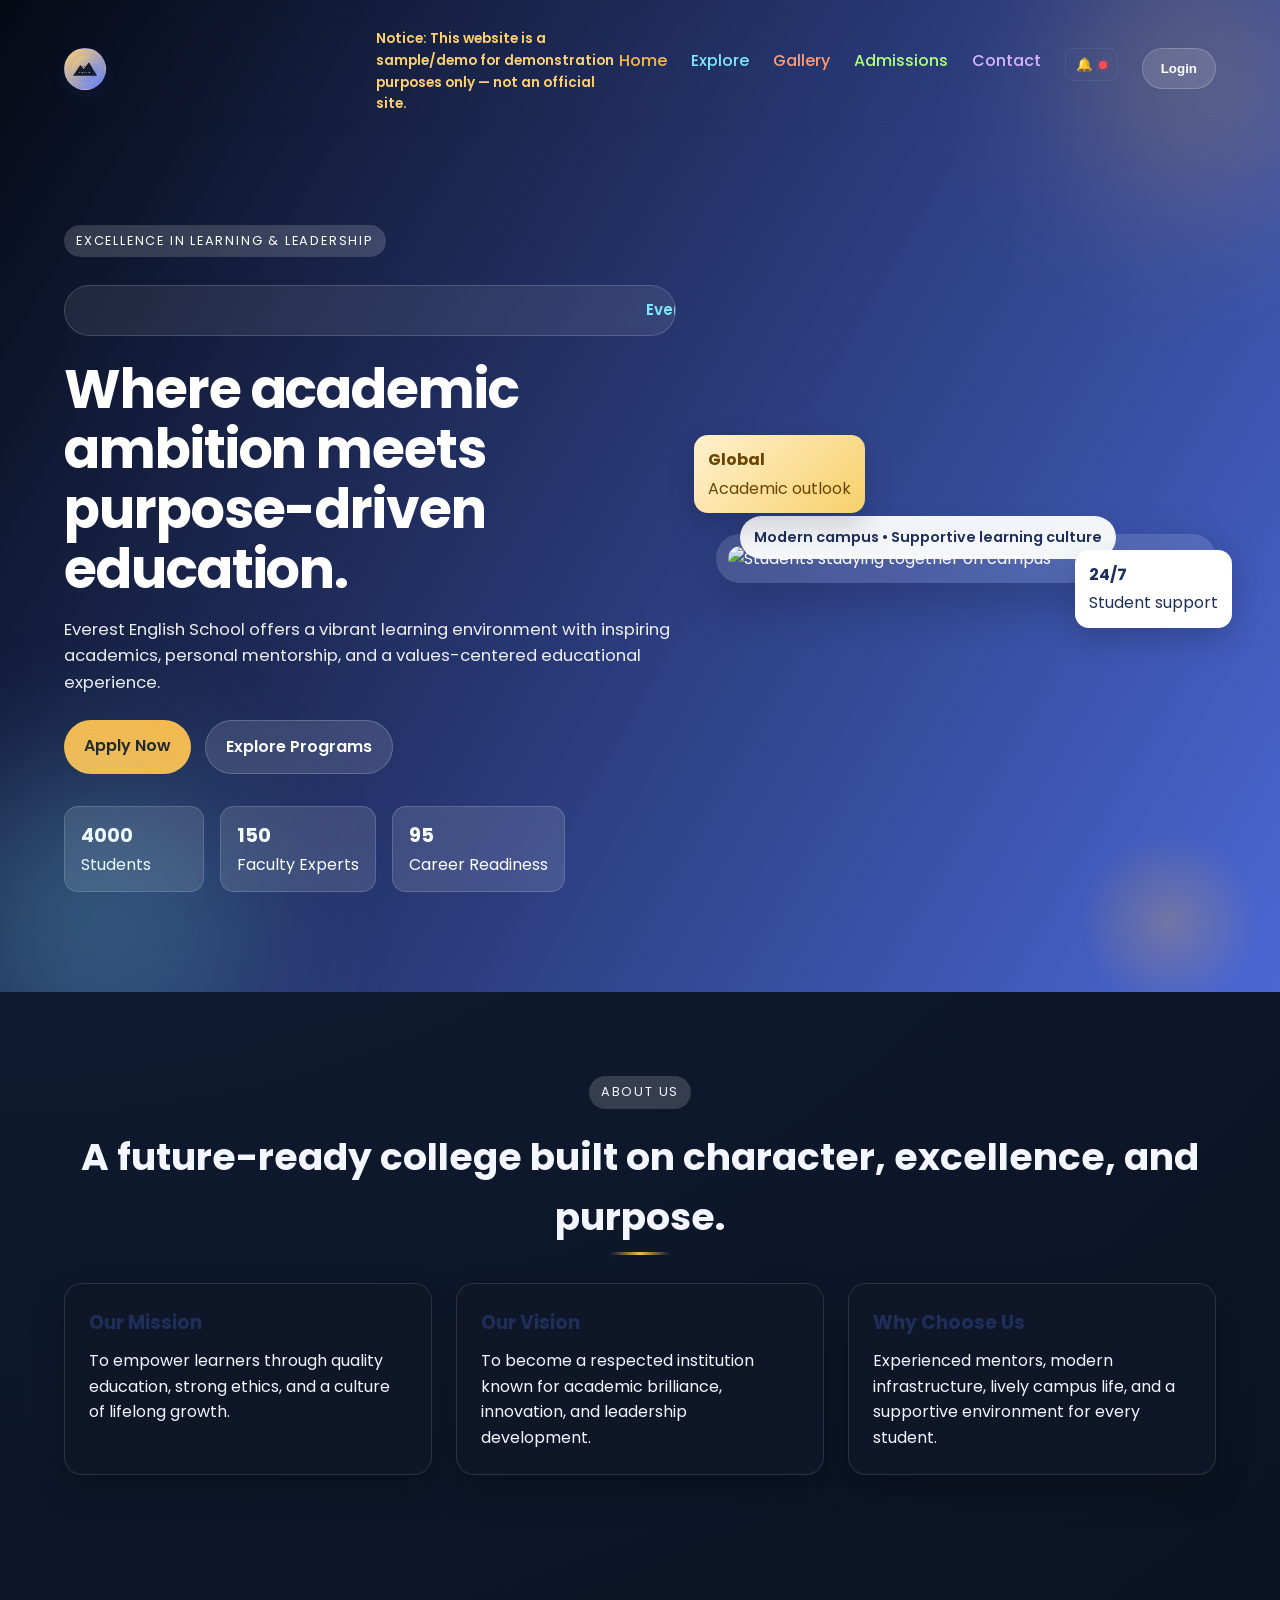
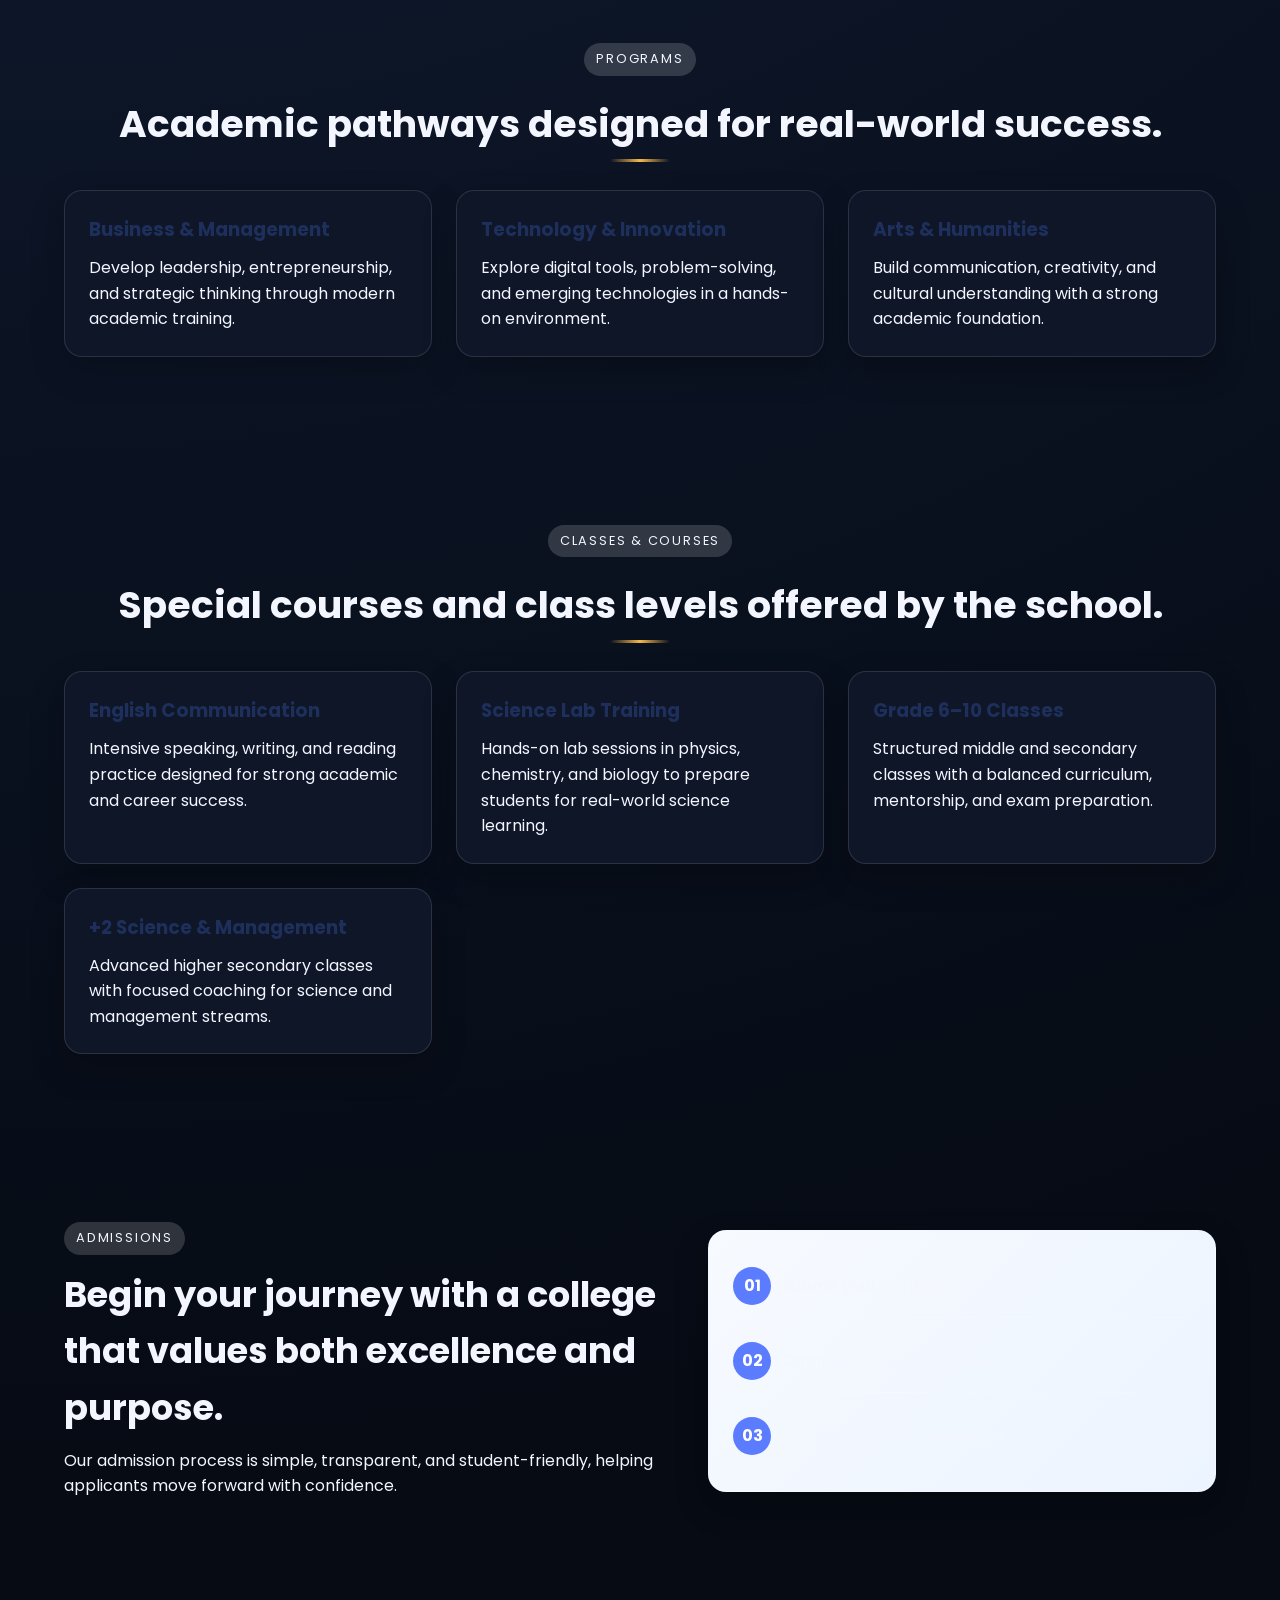
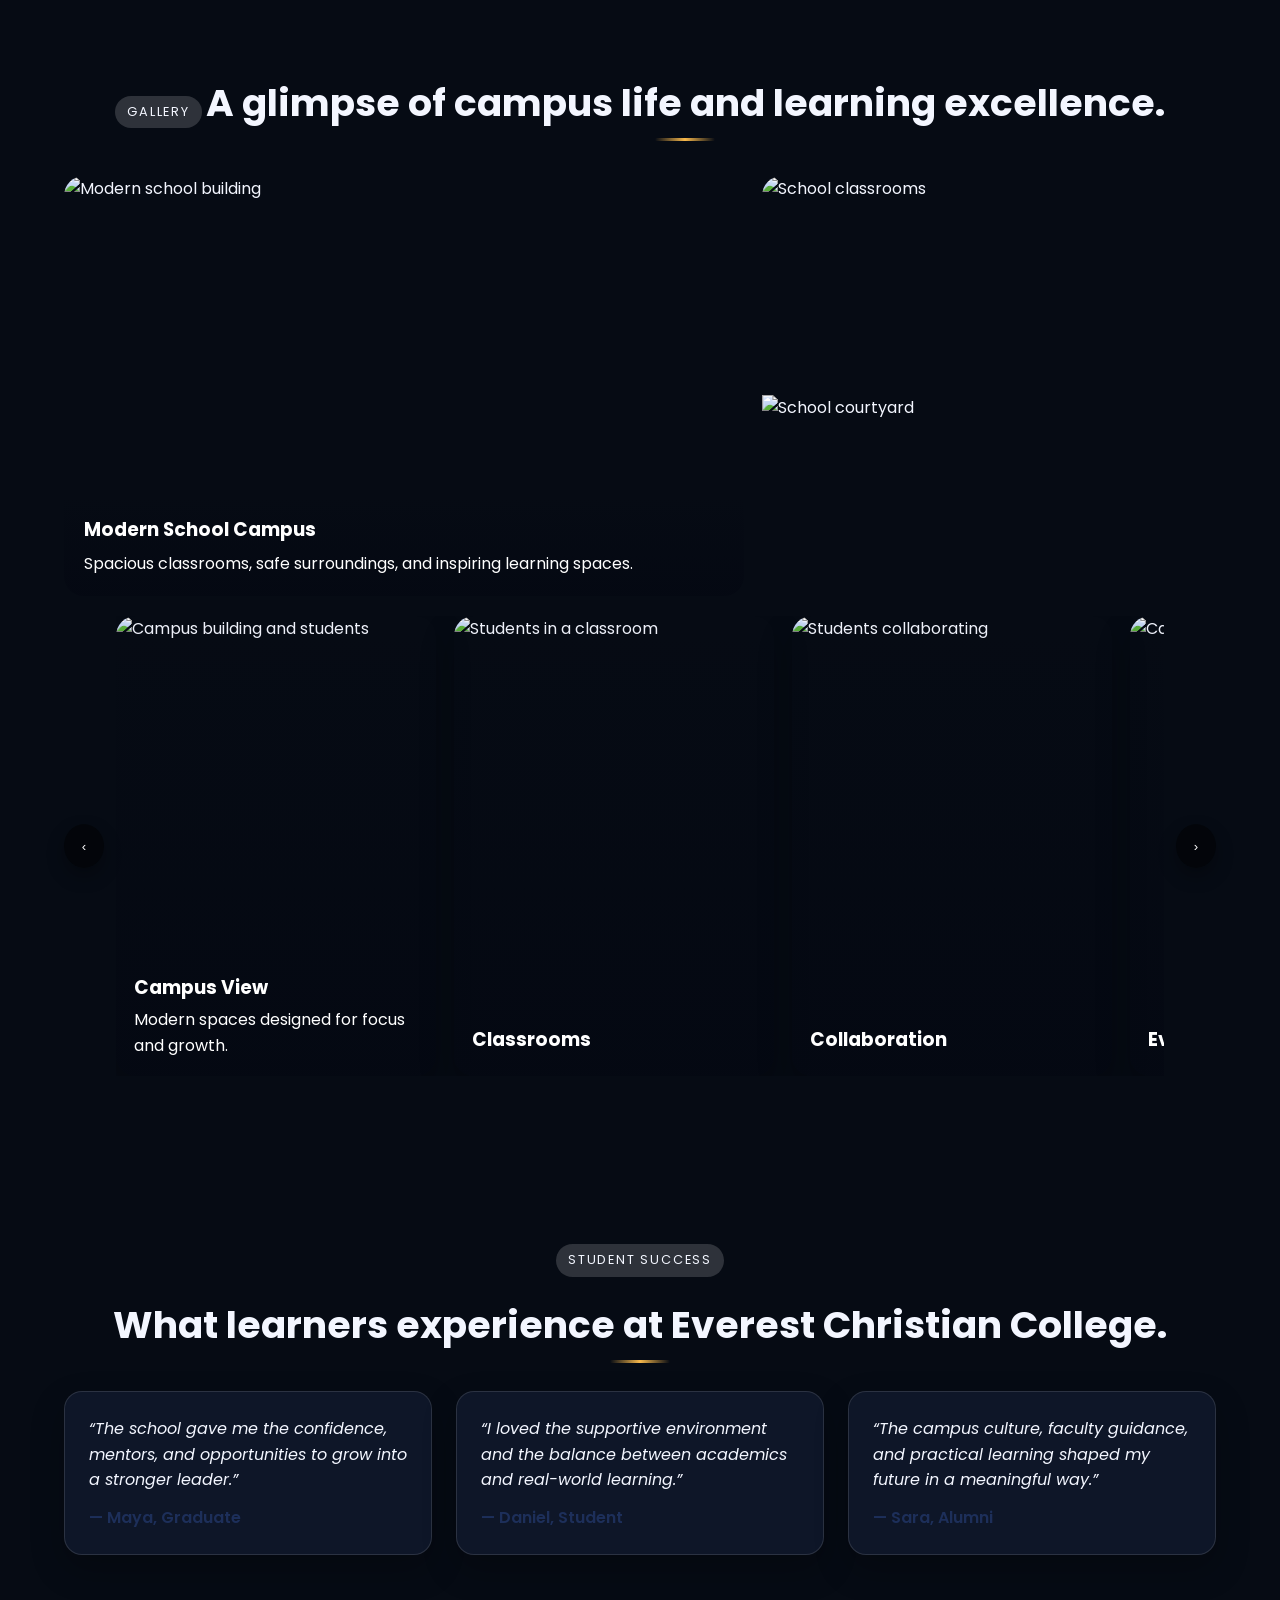
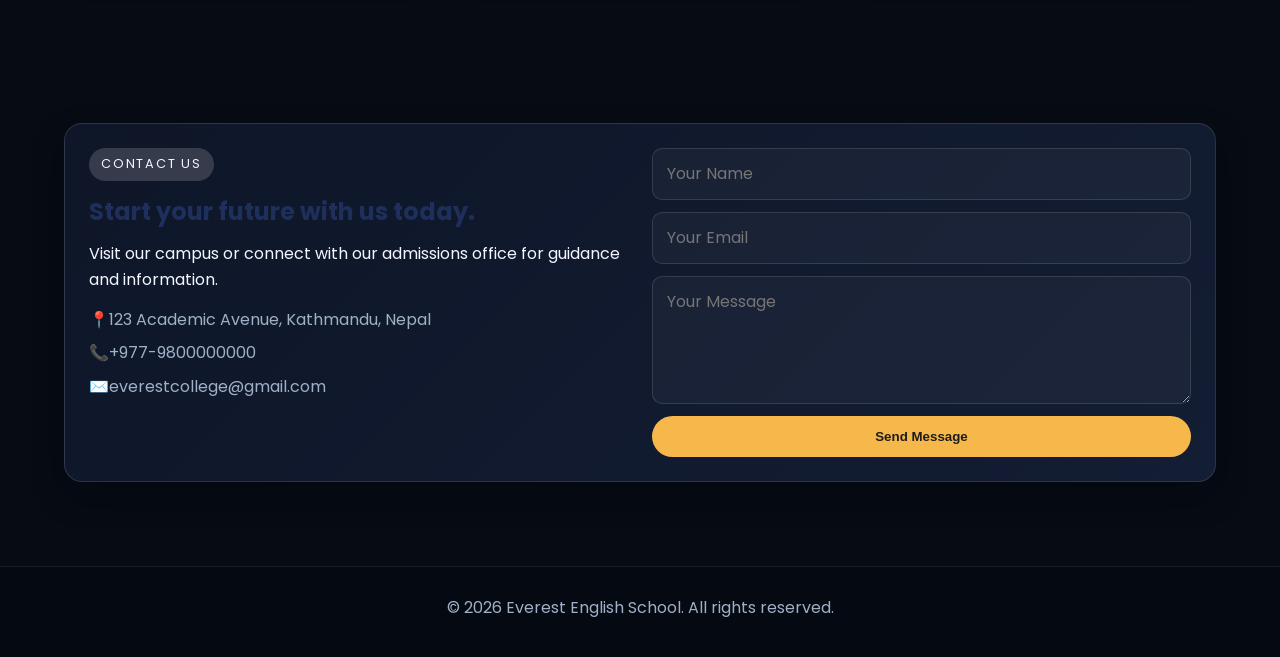
==== commit d0064f9f: "add in html js css notification tool" ====
--- a/index.html
+++ b/index.html
@@ -49,9 +49,27 @@
                 <li><a href="#gallery" class="nav-link nav-gallery"><span class="nav-link-text">Gallery</span></a></li>
                 <li><a href="admissions.html" class="nav-link nav-admissions"><span class="nav-link-text">Admissions</span></a></li>
                 <li><a href="#contact" class="nav-link nav-contact"><span class="nav-link-text">Contact</span></a></li>
+                <li>
+                    <button class="notif-button" type="button" aria-label="Notifications">
+                        <span class="bell" aria-hidden="true">🔔</span>
+                        <span class="notif-dot" aria-hidden="true"></span>
+                    </button>
+                </li>
                 <li><button class="btn btn-secondary login-trigger" type="button">Login</button></li>
             </ul>
         </nav>
+        <div id="notificationPanel" class="notification-panel" aria-hidden="true">
+            <div class="notification-header">
+                <strong>Notifications</strong>
+                <button class="notification-close" aria-label="Close notifications">×</button>
+            </div>
+            <div class="notification-list">
+                <div class="notification-item">
+                    <p><strong>Notice:</strong> School demo site — not an official website.</p>
+                    <time datetime="2026-07-15">2026-07-15</time>
+                </div>
+            </div>
+        </div>
 
         
 
--- a/style.css
+++ b/style.css
@@ -215,6 +215,58 @@
     font-weight: 500;
 }
 
+.notif-button {
+    position: relative;
+    background: transparent;
+    border: 1px solid rgba(255,255,255,0.08);
+    color: var(--white);
+    padding: 8px 10px;
+    border-radius: 10px;
+    cursor: pointer;
+    display: inline-flex;
+    align-items: center;
+    gap: 6px;
+}
+
+.notif-dot {
+    width: 8px;
+    height: 8px;
+    background: #ff4d4f;
+    border-radius: 50%;
+    display: inline-block;
+    box-shadow: 0 0 0 3px rgba(255,77,79,0.12);
+}
+
+.notification-panel {
+    position: absolute;
+    top: 70px;
+    right: 24px;
+    width: 300px;
+    background: var(--surface);
+    border: 1px solid var(--border);
+    border-radius: 12px;
+    box-shadow: 0 18px 40px rgba(0,0,0,0.35);
+    z-index: 50;
+    display: none;
+}
+
+.notification-panel[aria-hidden="false"] {
+    display: block;
+}
+
+.notification-header {
+    display: flex;
+    justify-content: space-between;
+    align-items: center;
+    padding: 12px 14px;
+    border-bottom: 1px solid rgba(255,255,255,0.04);
+}
+
+.notification-list { padding: 10px 14px; }
+.notification-item { padding: 8px 0; border-bottom: 1px dashed rgba(255,255,255,0.04); }
+.notification-item:last-child { border-bottom: none; }
+.notification-close { background: transparent; border: none; color: var(--muted); font-size: 1.1rem; cursor: pointer; }
+
 .dropdown {
     position: relative;
 }
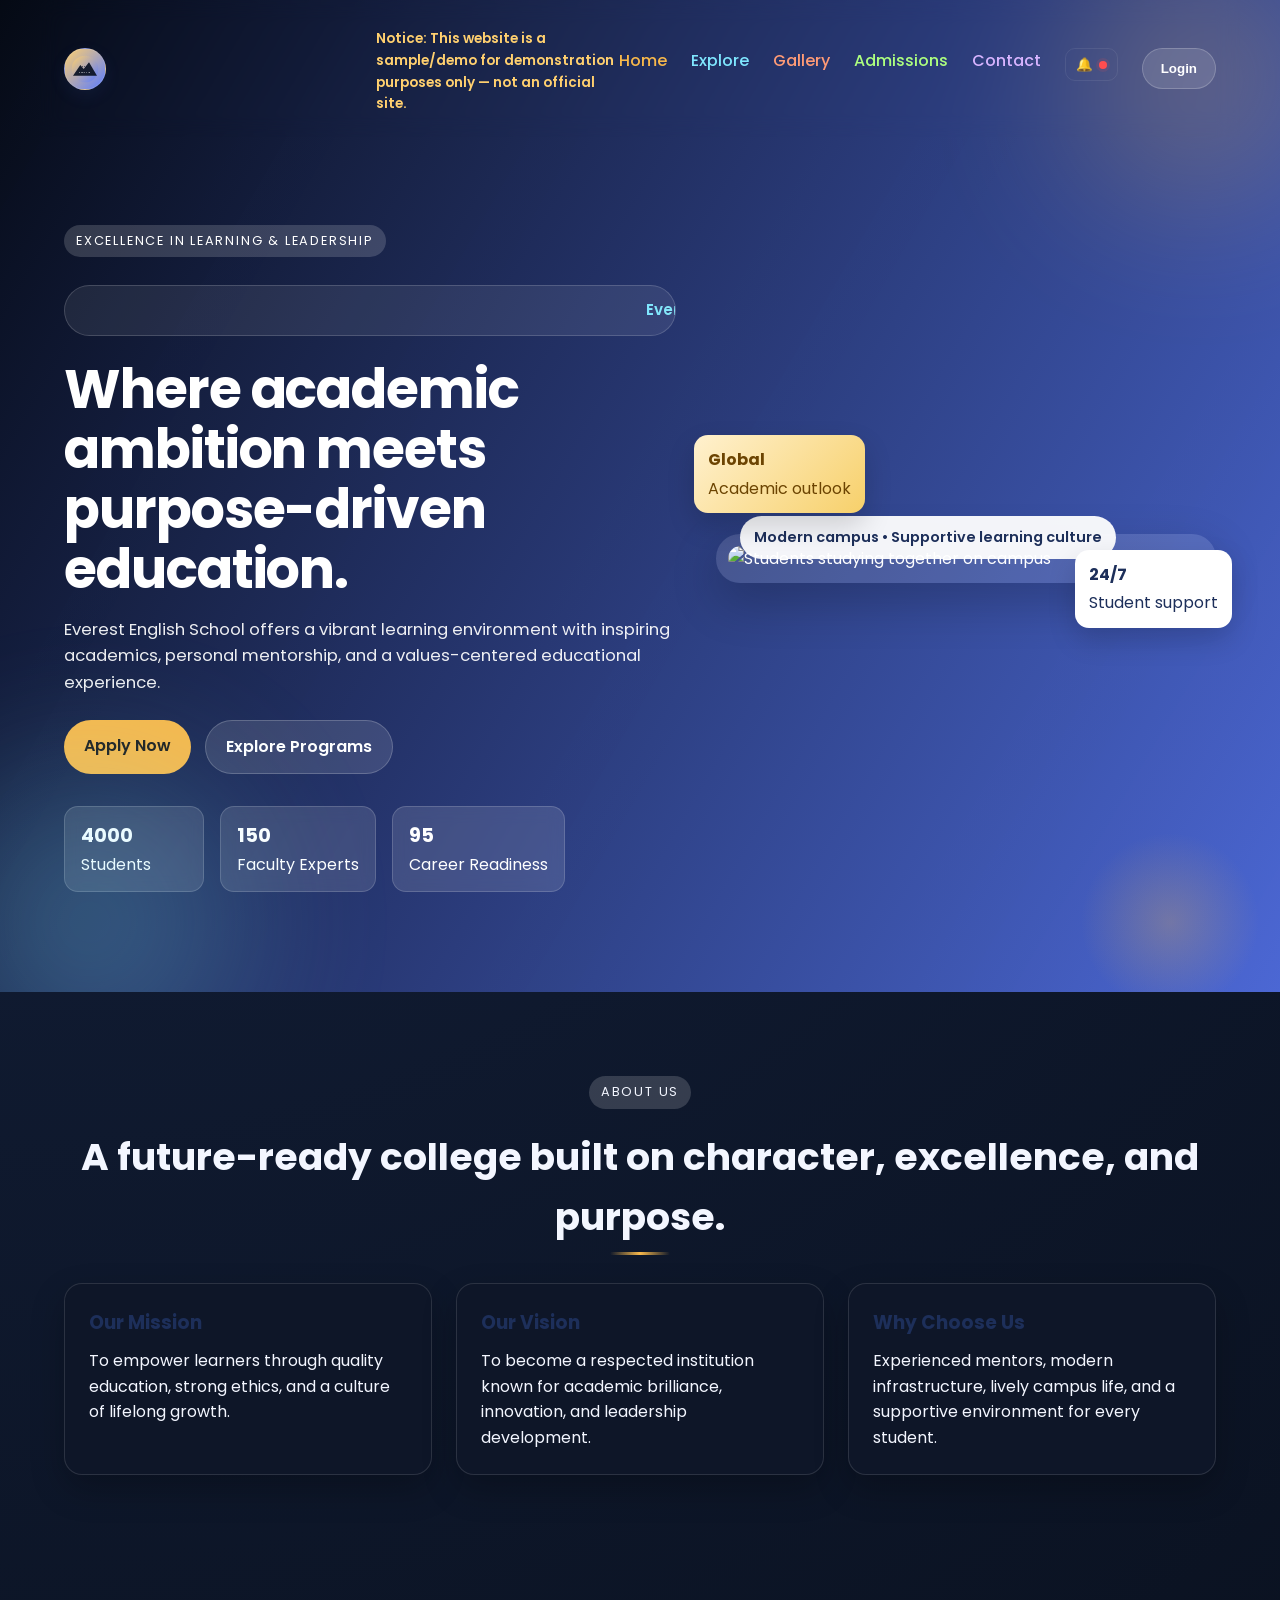
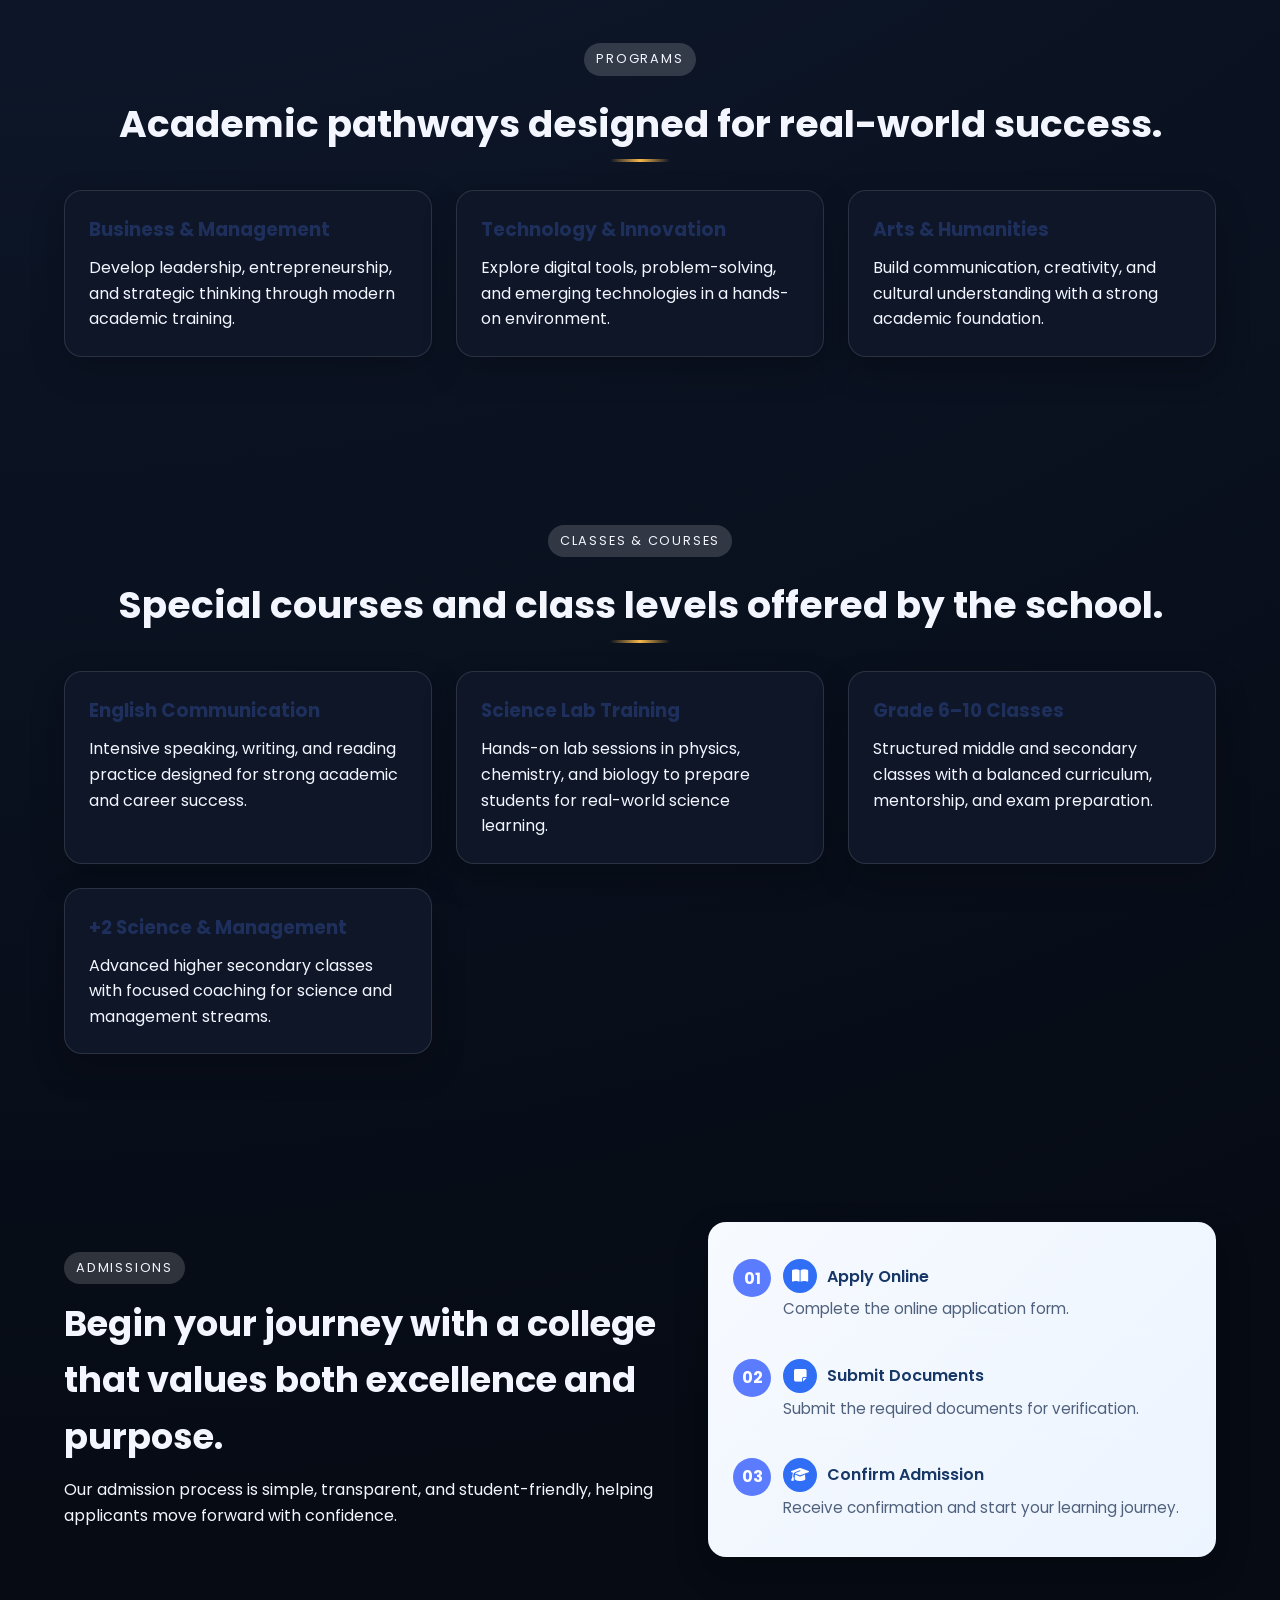
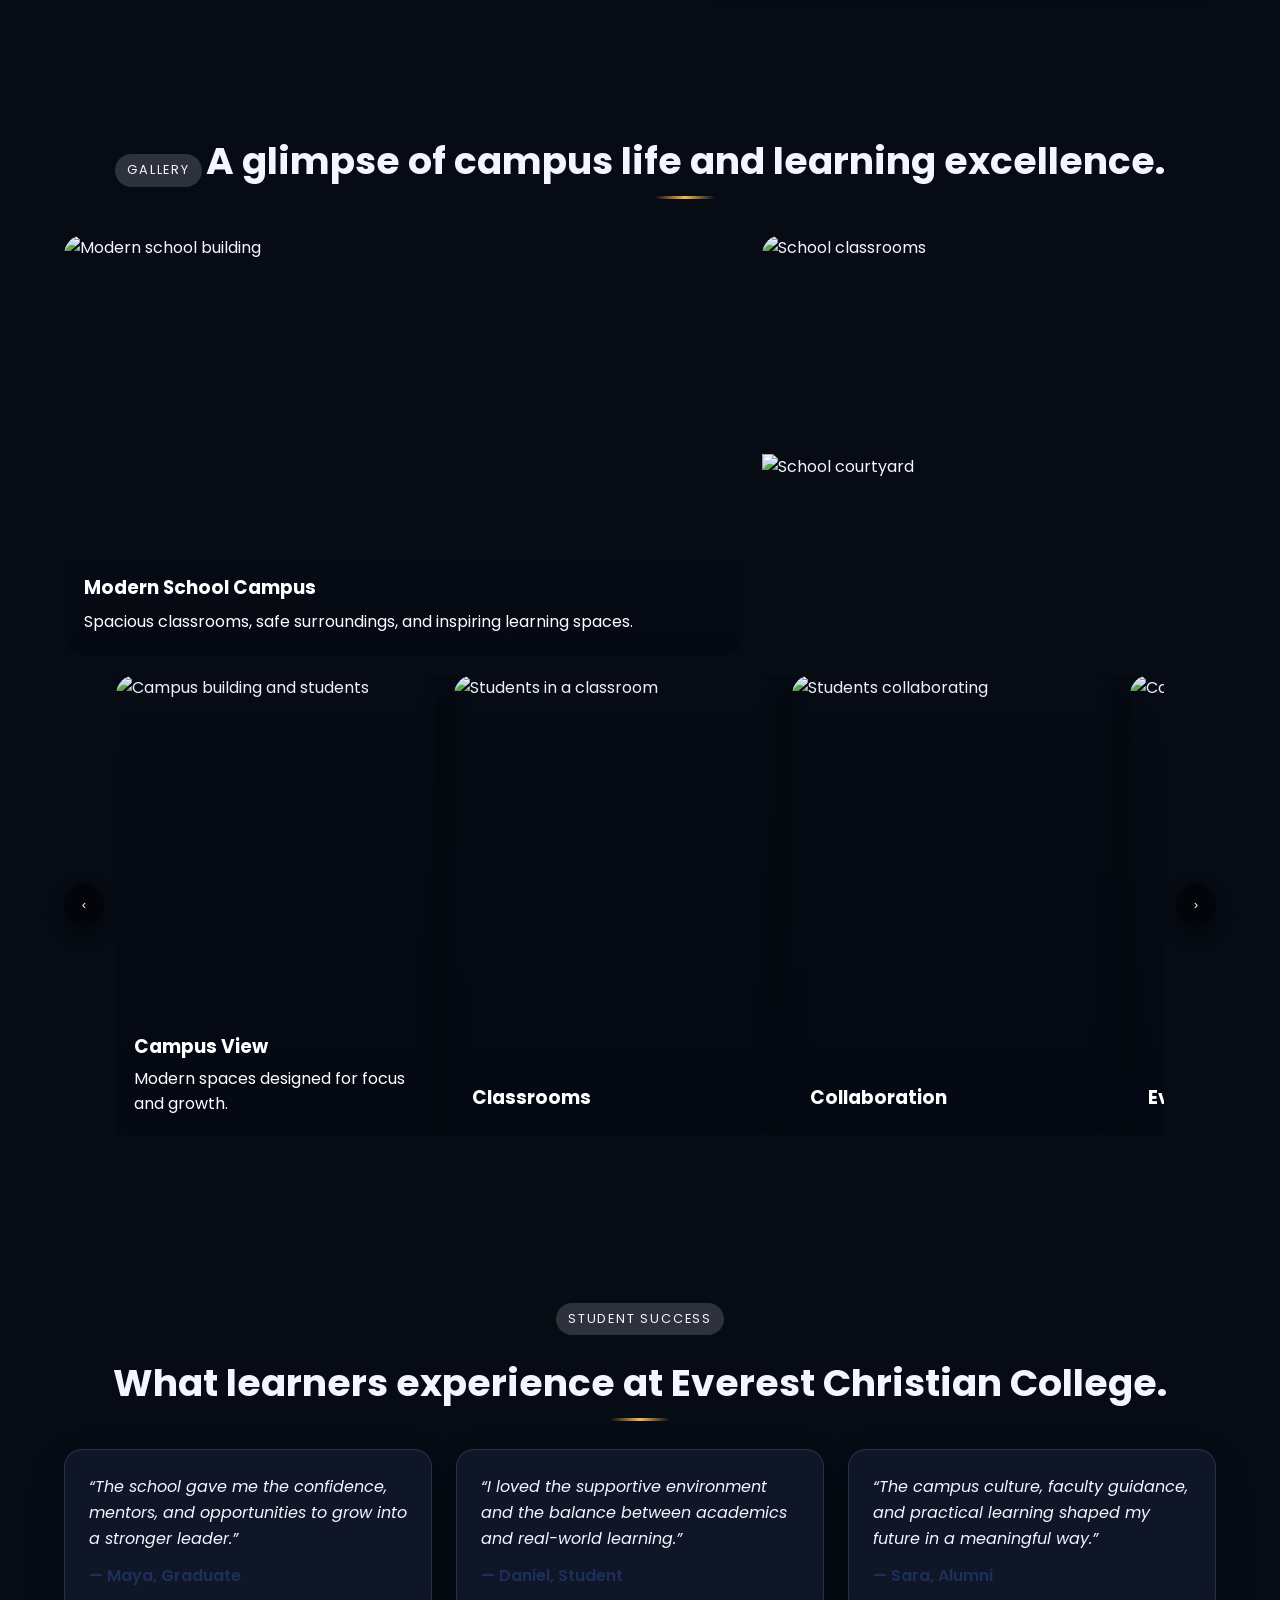
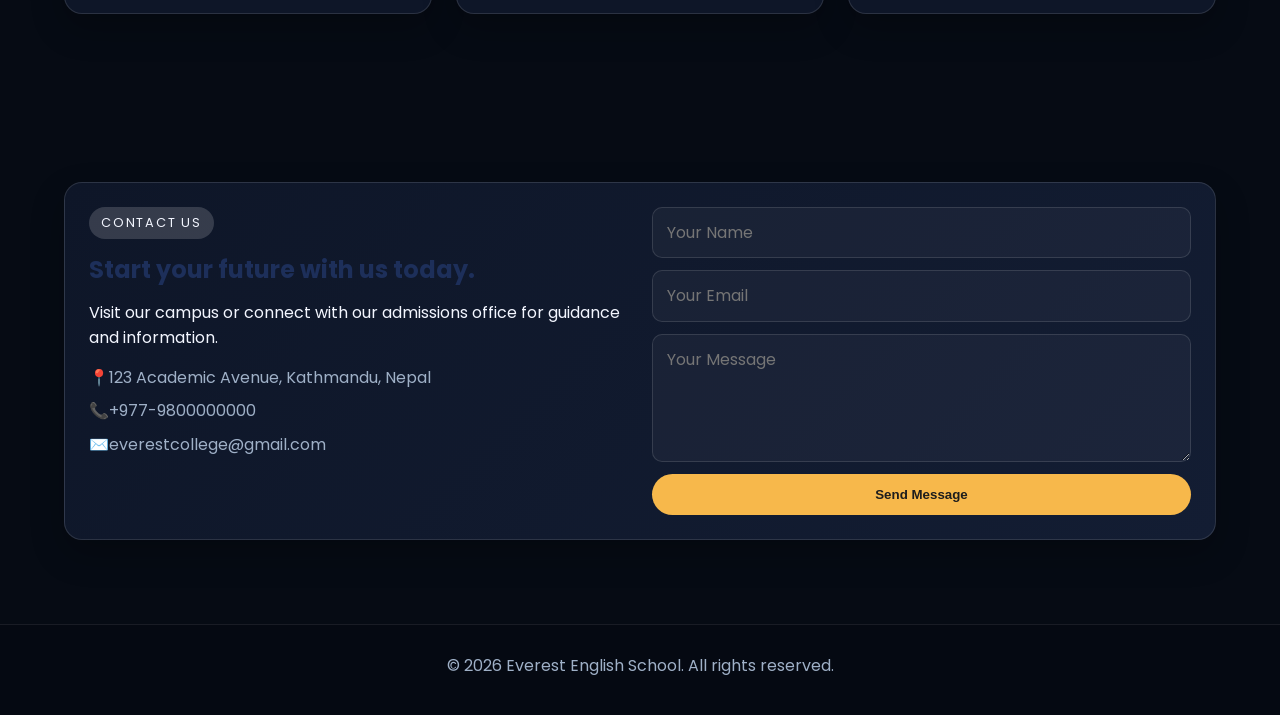
==== commit c4432f22: "add in html  admissions 1,2,3" ====
--- a/index.html
+++ b/index.html
@@ -8,6 +8,7 @@
     <link rel="preconnect" href="https://fonts.googleapis.com" />
     <link rel="preconnect" href="https://fonts.gstatic.com" crossorigin />
     <link href="https://fonts.googleapis.com/css2?family=Poppins:wght@300;400;500;600;700&display=swap" rel="stylesheet" />
+    <link rel="stylesheet" href="https://cdnjs.cloudflare.com/ajax/libs/font-awesome/6.5.2/css/all.min.css" integrity="sha512-DTOQO9RWCH3ppGqcWaEA1BIZOC6xxalwEsccq65r8A6xjWo6tF4F6A8xA18Q7x4uBq4ZP8Yx8jP7dNq8g3Q==" crossorigin="anonymous" referrerpolicy="no-referrer" />
     <link rel="stylesheet" href="style.css" />
 </head>
 <body>
@@ -198,15 +199,33 @@
                 <div class="steps-card">
                     <div class="step">
                         <strong>01</strong>
-                        <span>Submit your application</span>
+                        <div class="step-content">
+                            <div class="step-title">
+                                <span class="step-icon"><i class="fa-solid fa-book-open"></i></span>
+                                <span>Apply Online</span>
+                            </div>
+                            <p>Complete the online application form.</p>
+                        </div>
                     </div>
                     <div class="step">
                         <strong>02</strong>
-                        <span>Complete document review</span>
+                        <div class="step-content">
+                            <div class="step-title">
+                                <span class="step-icon"><i class="fa-solid fa-note-sticky"></i></span>
+                                <span>Submit Documents</span>
+                            </div>
+                            <p>Submit the required documents for verification.</p>
+                        </div>
                     </div>
                     <div class="step">
                         <strong>03</strong>
-                        <span>Receive admission guidance</span>
+                        <div class="step-content">
+                            <div class="step-title">
+                                <span class="step-icon"><i class="fa-solid fa-graduation-cap"></i></span>
+                                <span>Confirm Admission</span>
+                            </div>
+                            <p>Receive confirmation and start your learning journey.</p>
+                        </div>
                     </div>
                 </div>
             </div>
--- a/style.css
+++ b/style.css
@@ -604,7 +604,7 @@
 
 .step {
     display: flex;
-    align-items: center;
+    align-items: flex-start;
     gap: 12px;
     padding: 12px 0;
     border-bottom: 1px solid var(--border);
@@ -623,6 +623,40 @@
     border-radius: 50%;
     background: var(--primary);
     color: var(--white);
+    flex-shrink: 0;
+}
+
+.step-content {
+    display: flex;
+    flex-direction: column;
+    gap: 4px;
+}
+
+.step-title {
+    display: flex;
+    align-items: center;
+    gap: 10px;
+    font-weight: 600;
+    color: #173867;
+}
+
+.step-icon {
+    display: inline-flex;
+    align-items: center;
+    justify-content: center;
+    width: 34px;
+    height: 34px;
+    border-radius: 50%;
+    background: #2f6ef5;
+    color: #ffffff;
+    font-size: 0.9rem;
+    flex-shrink: 0;
+}
+
+.step-content p {
+    margin: 0;
+    color: #4f617d;
+    font-size: 0.95rem;
 }
 
 .testimonial-card p {
